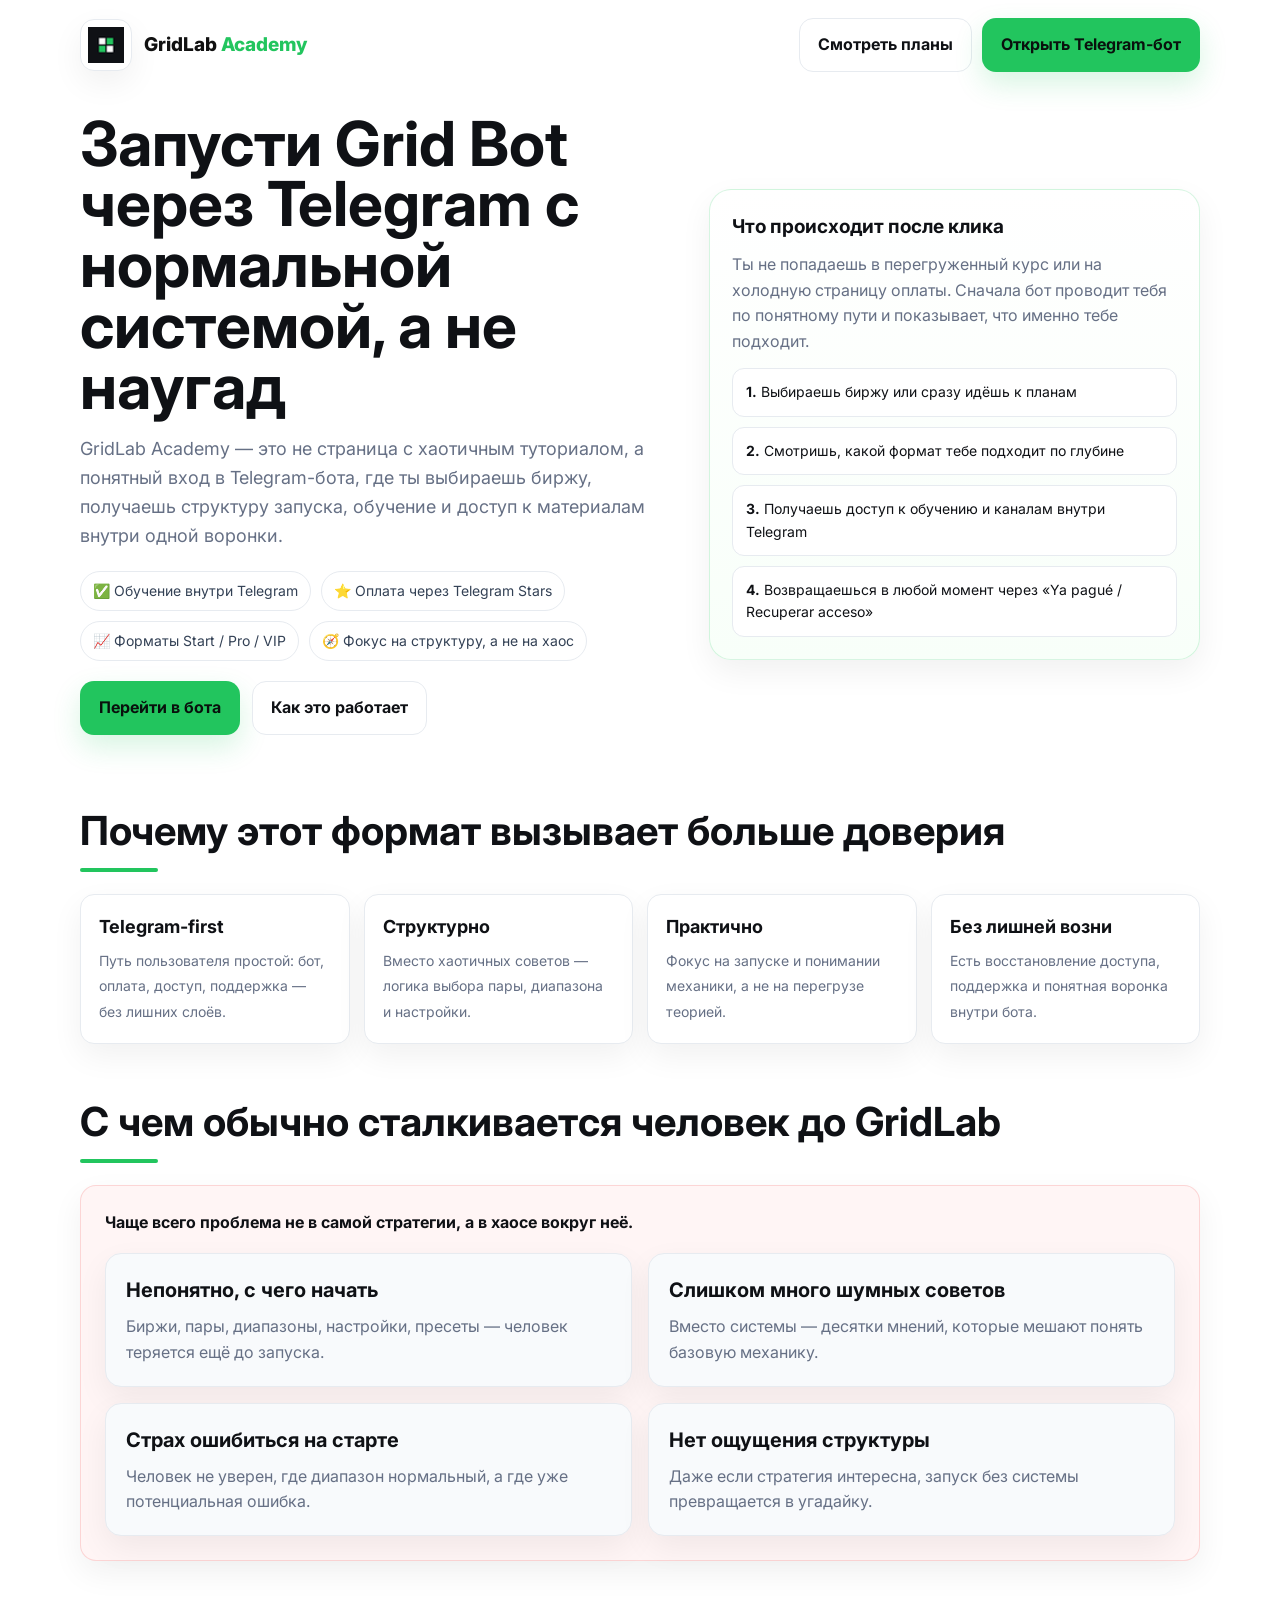
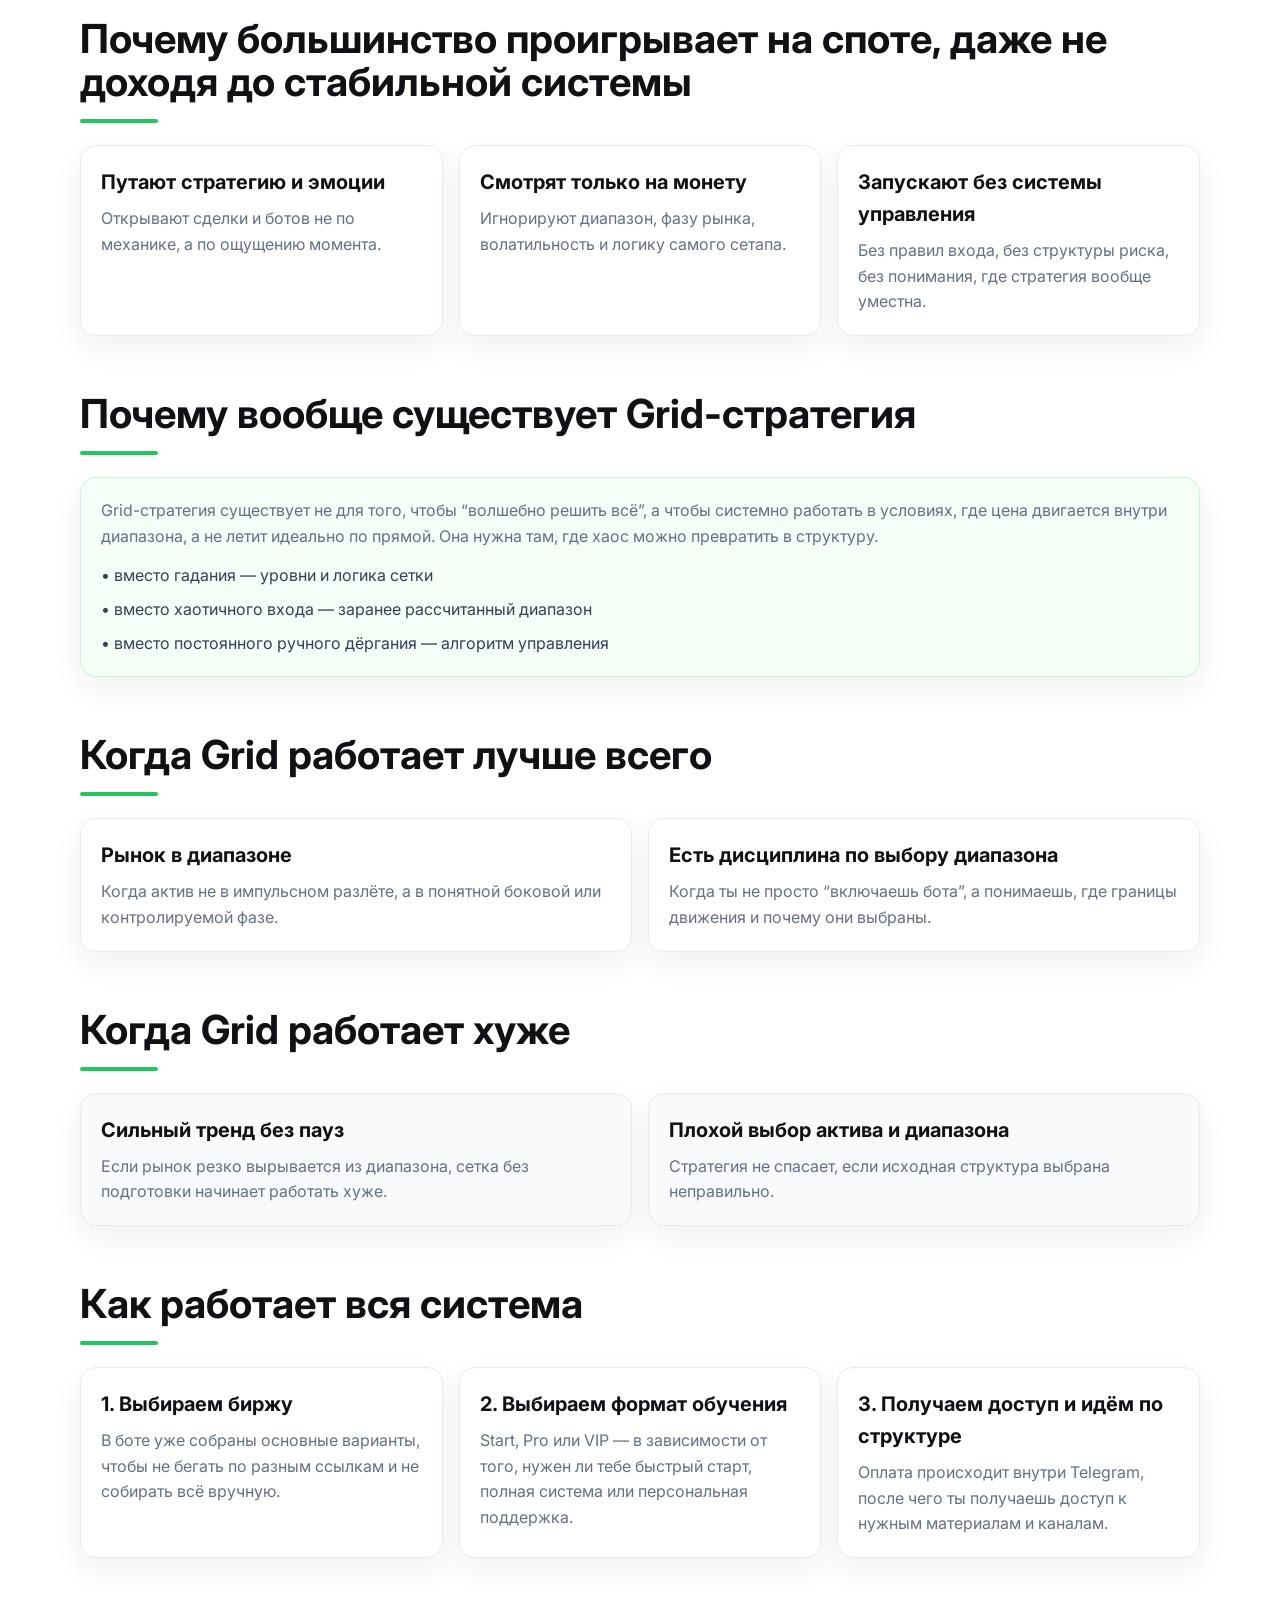
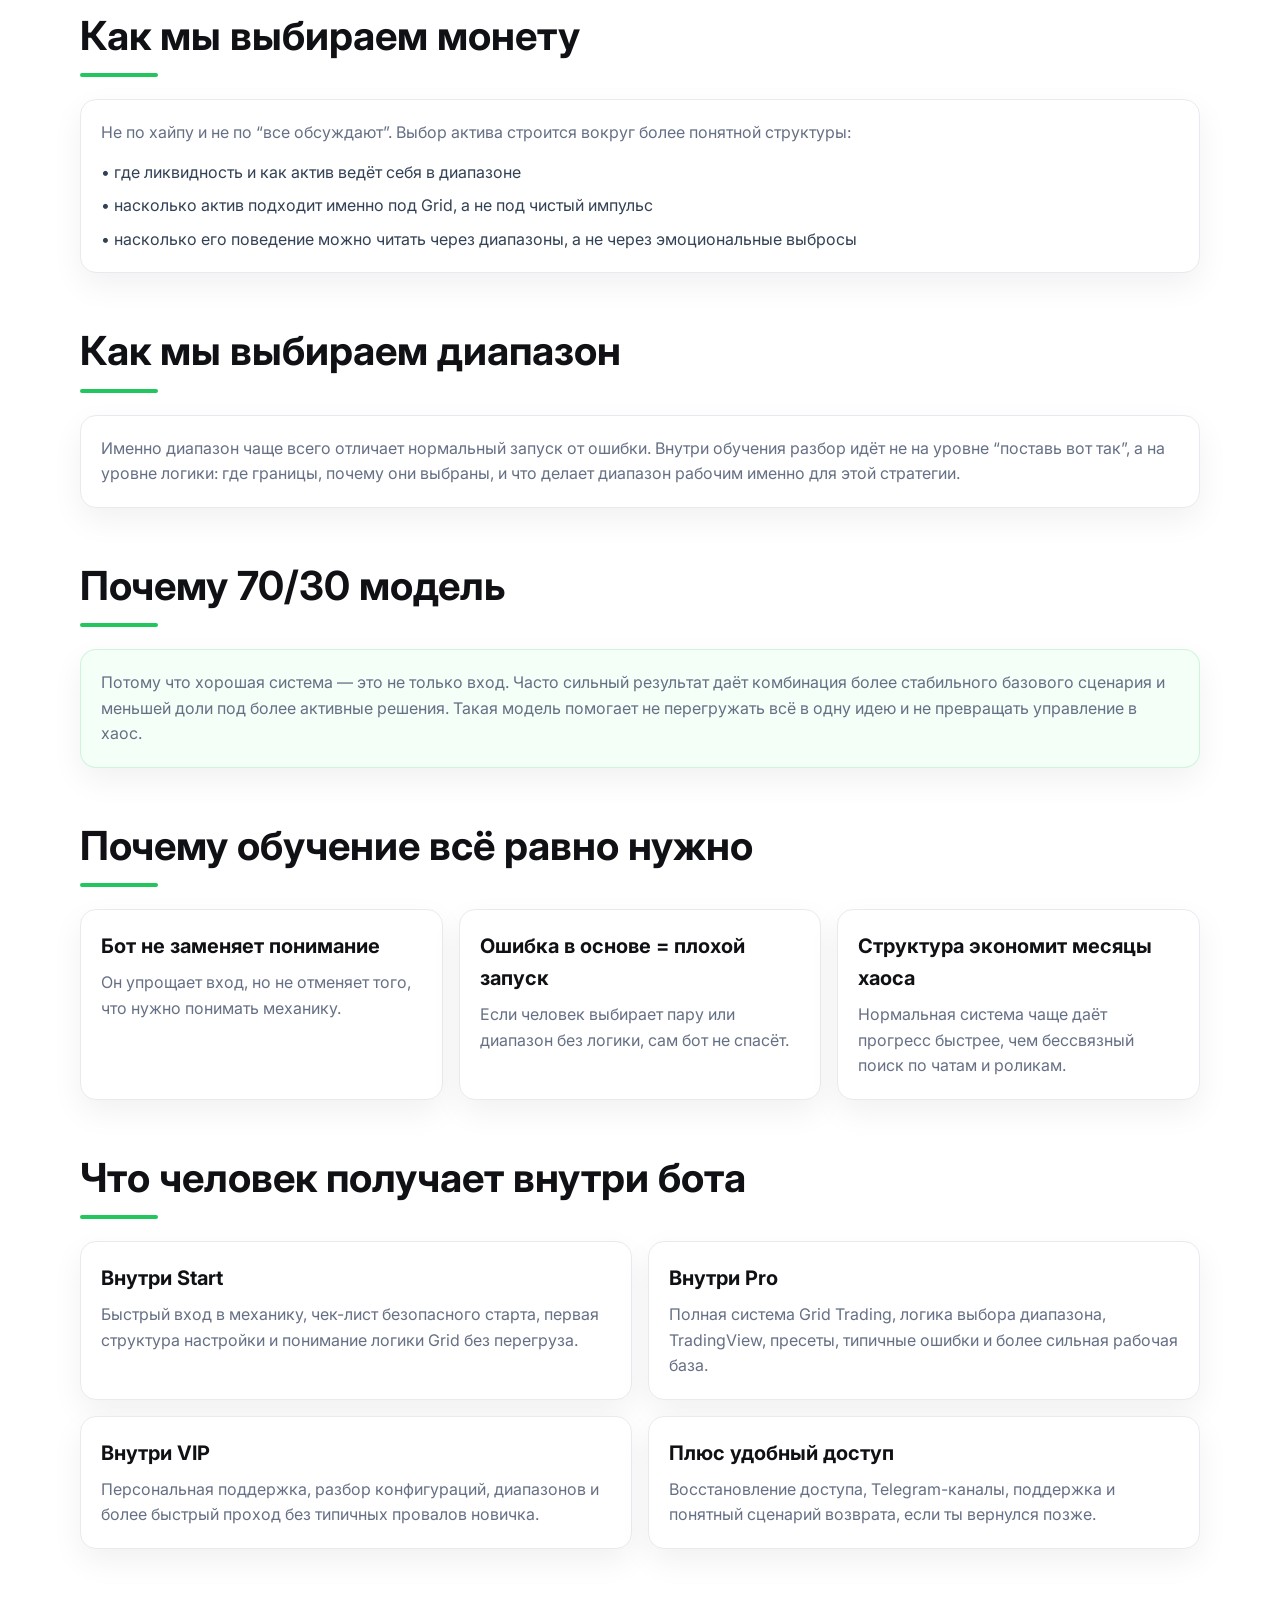
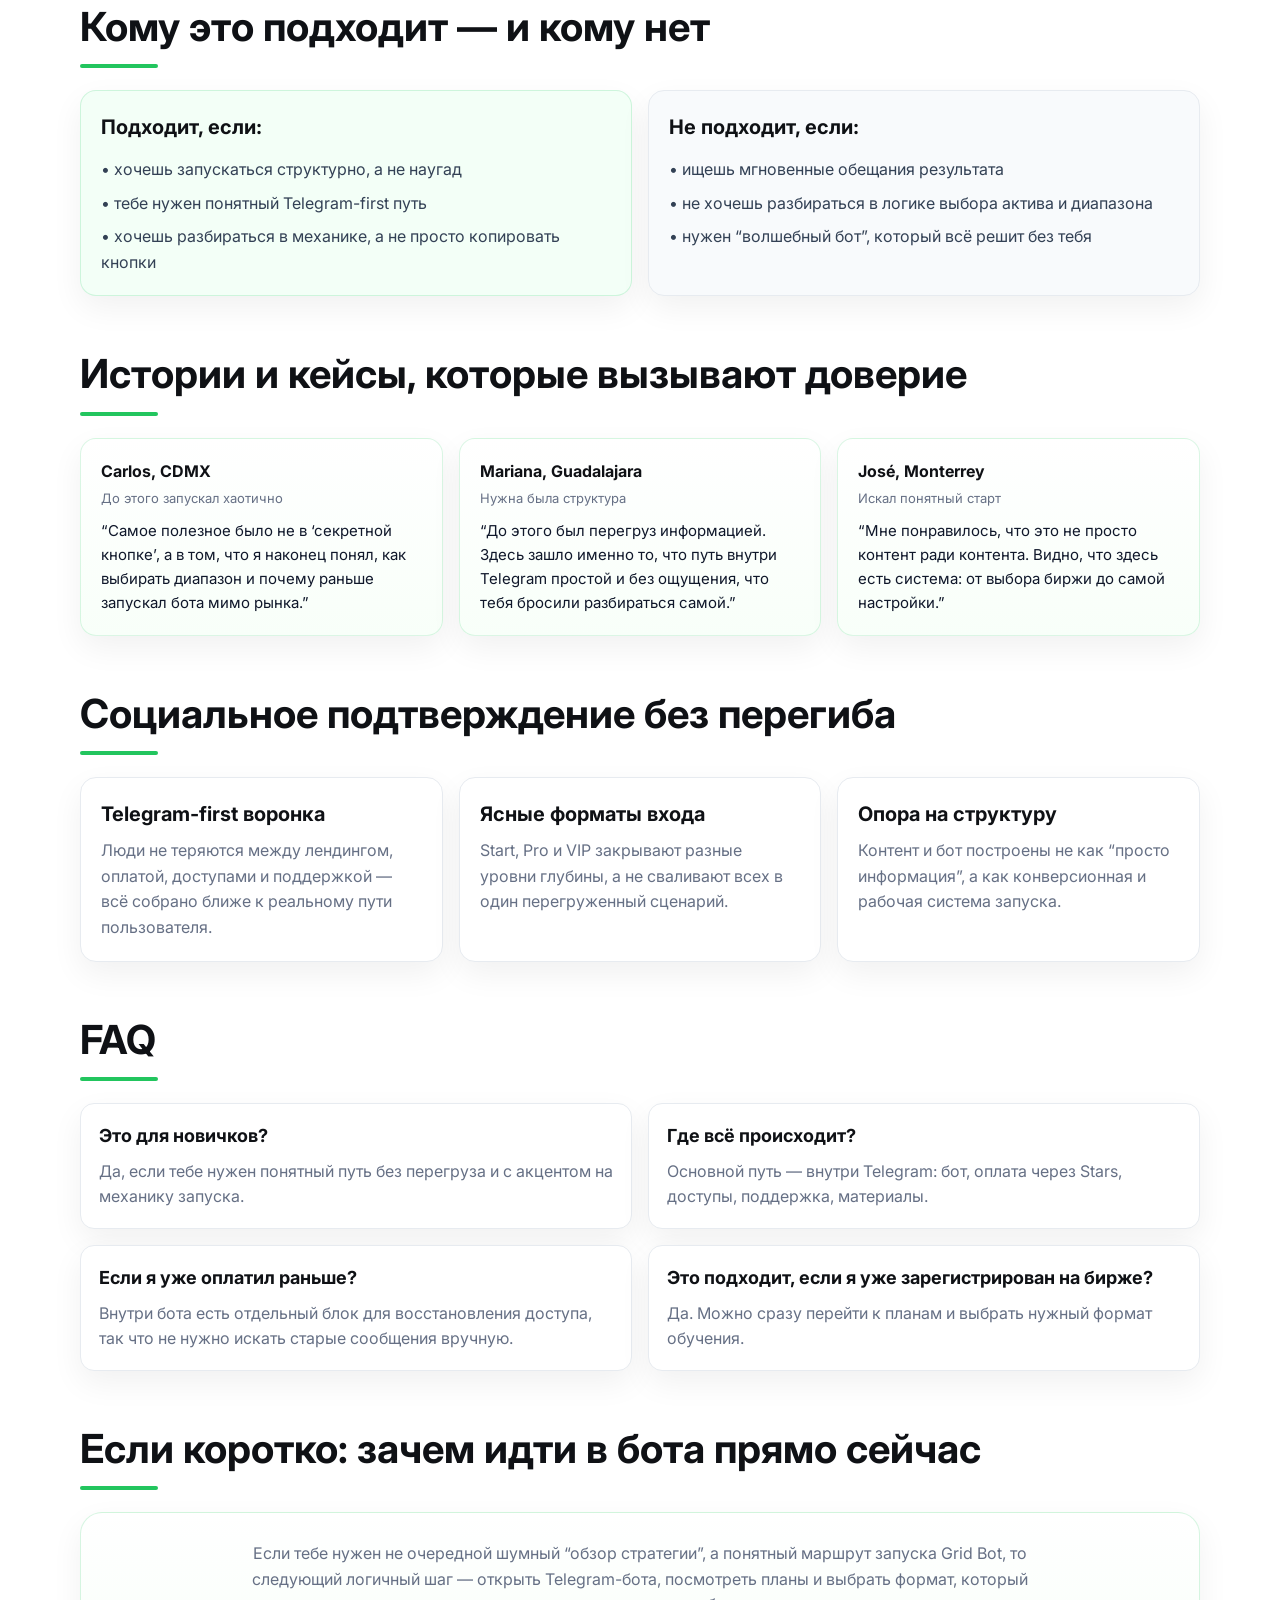
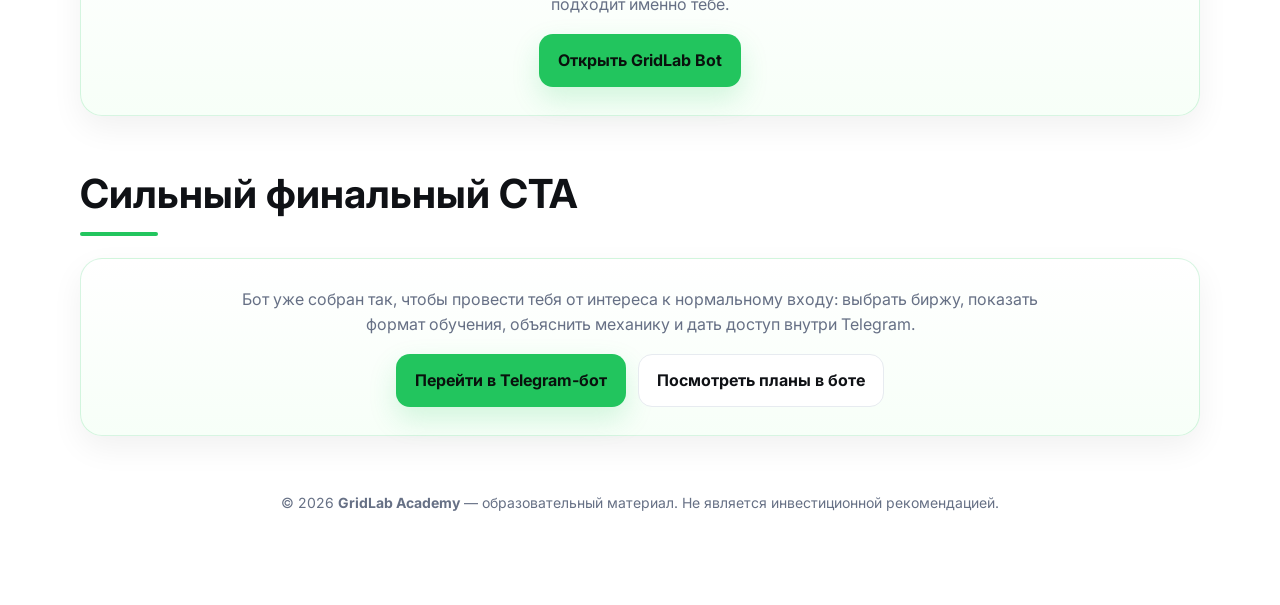
==== index.html @ ea2b2187 "Add delayed 30-second Telegram CTA popup" ====
<!DOCTYPE html>
<html lang="ru">
<head>
  <meta charset="utf-8" />
  <meta name="viewport" content="width=device-width,initial-scale=1" />
  <title>GridLab Academy — Запуск Grid Bot через Telegram</title>
  <link rel="icon" type="image/x-icon" href="gridlab_academy_favicon.ico">

  <meta name="description" content="GridLab Academy — структурный запуск Grid Bot через Telegram: выбор монеты, диапазона и системы управления без хаоса и типичных ошибок новичков.">
  <meta property="og:title" content="GridLab Academy — запуск Grid Bot через Telegram" />
  <meta property="og:description" content="Продуманный вход в Telegram-бота: разбор стратегии, структуры и доступа к обучению внутри GridLab Academy." />
  <meta property="og:type" content="website" />
  <meta property="og:url" content="https://gridlab.academy" />
  <meta property="og:image" content="screenshot1.jpg" />
  <meta name="twitter:card" content="summary_large_image" />

  <link href="https://fonts.googleapis.com/css2?family=Inter:wght@400;500;600;700;800&display=swap" rel="stylesheet">

  <style>
    :root {
      --bg: #ffffff;
      --text: #0f1115;
      --muted: #667085;
      --line: #e7ebf0;
      --soft: #f8fafc;
      --soft-green: #f3fff7;
      --accent: #22C55E;
      --accent-dark: #16a34a;
      --danger-bg: #fff5f5;
      --danger-line: rgba(239, 68, 68, 0.18);
      --shadow: 0 12px 32px rgba(15,17,21,.06);
      --radius: 16px;
      --maxw: 1120px;
    }
    * { box-sizing: border-box; margin: 0; padding: 0; }
    html, body { width: 100%; overflow-x: hidden; background: var(--bg); color: var(--text); -webkit-font-smoothing: antialiased; }
    body { font-family: 'Inter', system-ui, -apple-system, BlinkMacSystemFont, 'Segoe UI', sans-serif; line-height: 1.6; }
    a { color: inherit; }
    .container { width: min(94%, var(--maxw)); margin: 0 auto; }
    .section { padding: 56px 0 0; }
    .section h2 { font-size: clamp(26px, 4vw, 40px); line-height: 1.08; margin-bottom: 10px; }
    .section p.lead { color: var(--muted); max-width: 760px; font-size: 17px; }
    .divider { width: 78px; height: 4px; background: var(--accent); border-radius: 999px; margin: 16px 0 22px; }
    .header { padding: 18px 0 8px; }
    .header-inner { display: flex; align-items: center; justify-content: space-between; gap: 18px; }
    .brand { display: flex; align-items: center; gap: 12px; text-decoration: none; }
    .logo-box { width: 52px; height: 52px; border-radius: 14px; border: 1px solid var(--line); display: grid; place-items: center; background: #fff; box-shadow: var(--shadow); }
    .logo-box img { width: 36px; height: 36px; object-fit: contain; }
    .brand-title { font-size: 19px; font-weight: 800; }
    .brand-title .black { color: #111; }
    .brand-title .green { color: var(--accent); }
    .header-cta { display: flex; align-items: center; gap: 10px; }
    .btn { display: inline-flex; align-items: center; justify-content: center; gap: 8px; padding: 13px 18px; border-radius: 14px; text-decoration: none; font-weight: 700; border: 1px solid transparent; transition: .2s ease; }
    .btn-primary { background: var(--accent); color: #09110d; box-shadow: 0 12px 28px rgba(34,197,94,.18); }
    .btn-primary:hover { background: var(--accent-dark); color: #fff; }
    .btn-secondary { background: #fff; border-color: var(--line); color: var(--text); }
    .btn-secondary:hover { background: #f8fafc; }
    .hero { padding: 34px 0 18px; }
    .hero-grid { display: grid; grid-template-columns: 1.1fr .9fr; gap: 28px; align-items: center; }
    .hero h1 { font-size: clamp(34px, 6vw, 62px); line-height: .98; margin-bottom: 18px; max-width: 900px; }
    .hero .sub { color: var(--muted); font-size: 18px; max-width: 760px; margin-bottom: 20px; }
    .badge-row { display: flex; flex-wrap: wrap; gap: 10px; margin-bottom: 20px; }
    .badge { display: inline-flex; align-items: center; gap: 7px; border: 1px solid var(--line); border-radius: 999px; padding: 8px 12px; background: #fff; font-size: 14px; color: #334155; }
    .hero-actions { display: flex; flex-wrap: wrap; gap: 12px; }
    .hero-card { background: linear-gradient(180deg, #fff, #f8fff9); border: 1px solid rgba(34,197,94,.18); border-radius: 22px; padding: 22px; box-shadow: var(--shadow); }
    .hero-card h3 { font-size: 19px; margin-bottom: 10px; }
    .hero-card p { color: var(--muted); margin-bottom: 14px; }
    .hero-list { display: grid; gap: 10px; }
    .hero-list div { background: #fff; border: 1px solid var(--line); border-radius: 12px; padding: 12px 13px; font-size: 14px; }
    .trust-strip { display: grid; grid-template-columns: repeat(4, 1fr); gap: 14px; margin-top: 18px; }
    .trust-item { background: #fff; border: 1px solid var(--line); border-radius: 14px; padding: 18px; box-shadow: var(--shadow); }
    .trust-item strong { display: block; font-size: 18px; margin-bottom: 6px; }
    .trust-item span { color: var(--muted); font-size: 14px; }
    .pain-box { background: var(--danger-bg); border: 1px solid var(--danger-line); border-radius: var(--radius); padding: 24px; box-shadow: var(--shadow); }
    .pain-grid, .three-grid, .two-grid, .faq-grid, .proof-grid, .story-grid { display: grid; gap: 16px; }
    .pain-grid { grid-template-columns: repeat(2, 1fr); margin-top: 18px; }
    .three-grid { grid-template-columns: repeat(3, 1fr); }
    .two-grid { grid-template-columns: repeat(2, 1fr); }
    .faq-grid { grid-template-columns: repeat(2, 1fr); }
    .proof-grid, .story-grid { grid-template-columns: repeat(3, 1fr); }
    .card { background: #fff; border: 1px solid var(--line); border-radius: 16px; padding: 20px; box-shadow: var(--shadow); }
    .card h3 { margin-bottom: 8px; font-size: 20px; }
    .card p { color: var(--muted); }
    .soft-card { background: var(--soft); border-color: var(--line); }
    .green-card { background: var(--soft-green); border-color: rgba(34,197,94,.18); }
    .list { display: grid; gap: 8px; margin-top: 14px; }
    .list div { color: #334155; }
    .quote { font-size: 15px; color: #0f172a; }
    .story { background: linear-gradient(180deg, #fff, #f8fff9); border: 1px solid rgba(34,197,94,.16); border-radius: 16px; padding: 20px; box-shadow: var(--shadow); }
    .story .name { font-weight: 700; margin-bottom: 4px; }
    .story .meta { color: var(--muted); font-size: 13px; margin-bottom: 10px; }
    .pricing { display: grid; grid-template-columns: repeat(3, 1fr); gap: 16px; margin-top: 10px; }
    .price-card { position: relative; background: #fff; border: 1px solid var(--line); border-radius: 18px; padding: 22px; box-shadow: var(--shadow); }
    .price-card.recommended { border-color: rgba(34,197,94,.35); box-shadow: 0 18px 38px rgba(34,197,94,.12); }
    .ribbon { position: absolute; top: 14px; right: 14px; background: var(--accent); color: #08120c; font-weight: 800; font-size: 12px; border-radius: 999px; padding: 6px 10px; }
    .price-card .price { font-size: 34px; font-weight: 800; margin: 8px 0 12px; }
    .faq-item { background: #fff; border: 1px solid var(--line); border-radius: 14px; padding: 18px; box-shadow: var(--shadow); }
    .faq-item h3 { margin-bottom: 8px; font-size: 18px; }
    .faq-item p { color: var(--muted); }
    .final-box { background: linear-gradient(180deg, #fff, #f7fff8); border: 1px solid rgba(34,197,94,.18); border-radius: 22px; padding: 28px; text-align: center; box-shadow: var(--shadow); }
    .final-box p { color: var(--muted); max-width: 800px; margin: 0 auto 16px; }
    .footer { padding: 56px 0 90px; text-align: center; color: var(--muted); font-size: 14px; }
    .sticky-cta {
      display: none;
      position: fixed;
      left: 50%; bottom: 12px; transform: translateX(-50%);
      width: calc(100% - 28px); max-width: 760px;
      z-index: 99999;
      background: linear-gradient(90deg, var(--accent), var(--accent-dark));
      color: #08120c; border-radius: 16px; padding: 12px 14px;
      box-shadow: 0 20px 44px rgba(15,17,21,.18);
      align-items: center; justify-content: space-between; gap: 12px;
    }
    .sticky-left { display: flex; gap: 12px; align-items: center; }
    .sticky-title { font-weight: 800; }
    .sticky-sub { font-size: 12px; opacity: .75; }
    .sticky-close { background: transparent; border: none; color: rgba(0,0,0,.55); font-size: 18px; font-weight: 700; cursor: pointer; }
    .popup-overlay {
      position: fixed;
      inset: 0;
      background: rgba(15, 17, 21, 0.52);
      display: none;
      align-items: center;
      justify-content: center;
      padding: 18px;
      z-index: 100000;
    }
    .popup-overlay.show { display: flex; }
    .popup-card {
      width: min(100%, 460px);
      background: #fff;
      border: 1px solid var(--line);
      border-radius: 22px;
      padding: 24px;
      box-shadow: 0 24px 64px rgba(15,17,21,.18);
    }
    .popup-card h3 { font-size: 24px; line-height: 1.08; margin-bottom: 10px; }
    .popup-card p { color: var(--muted); margin-bottom: 16px; }
    .popup-note {
      background: var(--soft-green);
      border: 1px solid rgba(34,197,94,.18);
      border-radius: 14px;
      padding: 12px 14px;
      color: #166534;
      font-size: 14px;
      margin-bottom: 16px;
    }
    .popup-actions { display: flex; gap: 10px; flex-wrap: wrap; }
    @media (max-width: 980px) {
      .hero-grid, .trust-strip, .pain-grid, .three-grid, .two-grid, .faq-grid, .proof-grid, .story-grid, .pricing { grid-template-columns: 1fr; }
    }
    @media (max-width: 780px) {
      .header-cta { display: none; }
      .sticky-cta { display: flex; }
      .section { padding-top: 44px; }
      .hero { padding-top: 22px; }
      .hero h1 { font-size: 34px; }
      .hero .sub { font-size: 16px; }
    }
  </style>
</head>
<body>
  <div class="container">
    <header class="header">
      <div class="header-inner">
        <a class="brand" href="#top">
          <div class="logo-box">
            <img src="gridlab_academy_favicon.ico" alt="GridLab Academy" />
          </div>
          <div class="brand-title"><span class="black">GridLab</span> <span class="green">Academy</span></div>
        </a>
        <div class="header-cta">
          <a class="btn btn-secondary" href="#plans">Смотреть планы</a>
          <a class="btn btn-primary" href="https://t.me/gridlab_academy_bot?start={clickid}" target="_blank" rel="noopener">Открыть Telegram-бот</a>
        </div>
      </div>
    </header>

    <section class="hero section" id="top">
      <div class="hero-grid">
        <div>
          <h1>Запусти Grid Bot через Telegram с нормальной системой, а не наугад</h1>
          <p class="sub">GridLab Academy — это не страница с хаотичным туториалом, а понятный вход в Telegram-бота, где ты выбираешь биржу, получаешь структуру запуска, обучение и доступ к материалам внутри одной воронки.</p>
          <div class="badge-row">
            <div class="badge">✅ Обучение внутри Telegram</div>
            <div class="badge">⭐️ Оплата через Telegram Stars</div>
            <div class="badge">📈 Форматы Start / Pro / VIP</div>
            <div class="badge">🧭 Фокус на структуру, а не на хаос</div>
          </div>
          <div class="hero-actions">
            <a class="btn btn-primary" href="https://t.me/gridlab_academy_bot?start={clickid}" target="_blank" rel="noopener">Перейти в бота</a>
            <a class="btn btn-secondary" href="#how-it-works">Как это работает</a>
          </div>
        </div>
        <div class="hero-card">
          <h3>Что происходит после клика</h3>
          <p>Ты не попадаешь в перегруженный курс или на холодную страницу оплаты. Сначала бот проводит тебя по понятному пути и показывает, что именно тебе подходит.</p>
          <div class="hero-list">
            <div><strong>1.</strong> Выбираешь биржу или сразу идёшь к планам</div>
            <div><strong>2.</strong> Смотришь, какой формат тебе подходит по глубине</div>
            <div><strong>3.</strong> Получаешь доступ к обучению и каналам внутри Telegram</div>
            <div><strong>4.</strong> Возвращаешься в любой момент через «Ya pagué / Recuperar acceso»</div>
          </div>
        </div>
      </div>
    </section>

    <section class="section">
      <h2>Почему этот формат вызывает больше доверия</h2>
      <div class="divider"></div>
      <div class="trust-strip">
        <div class="trust-item"><strong>Telegram-first</strong><span>Путь пользователя простой: бот, оплата, доступ, поддержка — без лишних слоёв.</span></div>
        <div class="trust-item"><strong>Структурно</strong><span>Вместо хаотичных советов — логика выбора пары, диапазона и настройки.</span></div>
        <div class="trust-item"><strong>Практично</strong><span>Фокус на запуске и понимании механики, а не на перегрузе теорией.</span></div>
        <div class="trust-item"><strong>Без лишней возни</strong><span>Есть восстановление доступа, поддержка и понятная воронка внутри бота.</span></div>
      </div>
    </section>

    <section class="section">
      <h2>С чем обычно сталкивается человек до GridLab</h2>
      <div class="divider"></div>
      <div class="pain-box">
        <p><strong>Чаще всего проблема не в самой стратегии, а в хаосе вокруг неё.</strong></p>
        <div class="pain-grid">
          <div class="card soft-card"><h3>Непонятно, с чего начать</h3><p>Биржи, пары, диапазоны, настройки, пресеты — человек теряется ещё до запуска.</p></div>
          <div class="card soft-card"><h3>Слишком много шумных советов</h3><p>Вместо системы — десятки мнений, которые мешают понять базовую механику.</p></div>
          <div class="card soft-card"><h3>Страх ошибиться на старте</h3><p>Человек не уверен, где диапазон нормальный, а где уже потенциальная ошибка.</p></div>
          <div class="card soft-card"><h3>Нет ощущения структуры</h3><p>Даже если стратегия интересна, запуск без системы превращается в угадайку.</p></div>
        </div>
      </div>
    </section>

    <section class="section">
      <h2>Почему большинство проигрывает на споте, даже не доходя до стабильной системы</h2>
      <div class="divider"></div>
      <div class="three-grid">
        <div class="card"><h3>Путают стратегию и эмоции</h3><p>Открывают сделки и ботов не по механике, а по ощущению момента.</p></div>
        <div class="card"><h3>Смотрят только на монету</h3><p>Игнорируют диапазон, фазу рынка, волатильность и логику самого сетапа.</p></div>
        <div class="card"><h3>Запускают без системы управления</h3><p>Без правил входа, без структуры риска, без понимания, где стратегия вообще уместна.</p></div>
      </div>
    </section>

    <section class="section">
      <h2>Почему вообще существует Grid-стратегия</h2>
      <div class="divider"></div>
      <div class="card green-card">
        <p>Grid-стратегия существует не для того, чтобы “волшебно решить всё”, а чтобы системно работать в условиях, где цена двигается внутри диапазона, а не летит идеально по прямой. Она нужна там, где хаос можно превратить в структуру.</p>
        <div class="list">
          <div>• вместо гадания — уровни и логика сетки</div>
          <div>• вместо хаотичного входа — заранее рассчитанный диапазон</div>
          <div>• вместо постоянного ручного дёргания — алгоритм управления</div>
        </div>
      </div>
    </section>

    <section class="section">
      <h2>Когда Grid работает лучше всего</h2>
      <div class="divider"></div>
      <div class="two-grid">
        <div class="card"><h3>Рынок в диапазоне</h3><p>Когда актив не в импульсном разлёте, а в понятной боковой или контролируемой фазе.</p></div>
        <div class="card"><h3>Есть дисциплина по выбору диапазона</h3><p>Когда ты не просто “включаешь бота”, а понимаешь, где границы движения и почему они выбраны.</p></div>
      </div>
    </section>

    <section class="section">
      <h2>Когда Grid работает хуже</h2>
      <div class="divider"></div>
      <div class="two-grid">
        <div class="card soft-card"><h3>Сильный тренд без пауз</h3><p>Если рынок резко вырывается из диапазона, сетка без подготовки начинает работать хуже.</p></div>
        <div class="card soft-card"><h3>Плохой выбор актива и диапазона</h3><p>Стратегия не спасает, если исходная структура выбрана неправильно.</p></div>
      </div>
    </section>

    <section class="section" id="how-it-works">
      <h2>Как работает вся система</h2>
      <div class="divider"></div>
      <div class="three-grid">
        <div class="card"><h3>1. Выбираем биржу</h3><p>В боте уже собраны основные варианты, чтобы не бегать по разным ссылкам и не собирать всё вручную.</p></div>
        <div class="card"><h3>2. Выбираем формат обучения</h3><p>Start, Pro или VIP — в зависимости от того, нужен ли тебе быстрый старт, полная система или персональная поддержка.</p></div>
        <div class="card"><h3>3. Получаем доступ и идём по структуре</h3><p>Оплата происходит внутри Telegram, после чего ты получаешь доступ к нужным материалам и каналам.</p></div>
      </div>
    </section>

    <section class="section">
      <h2>Как мы выбираем монету</h2>
      <div class="divider"></div>
      <div class="card">
        <p>Не по хайпу и не по “все обсуждают”. Выбор актива строится вокруг более понятной структуры:</p>
        <div class="list">
          <div>• где ликвидность и как актив ведёт себя в диапазоне</div>
          <div>• насколько актив подходит именно под Grid, а не под чистый импульс</div>
          <div>• насколько его поведение можно читать через диапазоны, а не через эмоциональные выбросы</div>
        </div>
      </div>
    </section>

    <section class="section">
      <h2>Как мы выбираем диапазон</h2>
      <div class="divider"></div>
      <div class="card">
        <p>Именно диапазон чаще всего отличает нормальный запуск от ошибки. Внутри обучения разбор идёт не на уровне “поставь вот так”, а на уровне логики: где границы, почему они выбраны, и что делает диапазон рабочим именно для этой стратегии.</p>
      </div>
    </section>

    <section class="section">
      <h2>Почему 70/30 модель</h2>
      <div class="divider"></div>
      <div class="card green-card">
        <p>Потому что хорошая система — это не только вход. Часто сильный результат даёт комбинация более стабильного базового сценария и меньшей доли под более активные решения. Такая модель помогает не перегружать всё в одну идею и не превращать управление в хаос.</p>
      </div>
    </section>

    <section class="section">
      <h2>Почему обучение всё равно нужно</h2>
      <div class="divider"></div>
      <div class="three-grid">
        <div class="card"><h3>Бот не заменяет понимание</h3><p>Он упрощает вход, но не отменяет того, что нужно понимать механику.</p></div>
        <div class="card"><h3>Ошибка в основе = плохой запуск</h3><p>Если человек выбирает пару или диапазон без логики, сам бот не спасёт.</p></div>
        <div class="card"><h3>Структура экономит месяцы хаоса</h3><p>Нормальная система чаще даёт прогресс быстрее, чем бессвязный поиск по чатам и роликам.</p></div>
      </div>
    </section>

    <section class="section">
      <h2>Что человек получает внутри бота</h2>
      <div class="divider"></div>
      <div class="two-grid">
        <div class="card"><h3>Внутри Start</h3><p>Быстрый вход в механику, чек-лист безопасного старта, первая структура настройки и понимание логики Grid без перегруза.</p></div>
        <div class="card"><h3>Внутри Pro</h3><p>Полная система Grid Trading, логика выбора диапазона, TradingView, пресеты, типичные ошибки и более сильная рабочая база.</p></div>
        <div class="card"><h3>Внутри VIP</h3><p>Персональная поддержка, разбор конфигураций, диапазонов и более быстрый проход без типичных провалов новичка.</p></div>
        <div class="card"><h3>Плюс удобный доступ</h3><p>Восстановление доступа, Telegram-каналы, поддержка и понятный сценарий возврата, если ты вернулся позже.</p></div>
      </div>
    </section>

    <section class="section">
      <h2>Кому это подходит — и кому нет</h2>
      <div class="divider"></div>
      <div class="two-grid">
        <div class="card green-card"><h3>Подходит, если:</h3><div class="list"><div>• хочешь запускаться структурно, а не наугад</div><div>• тебе нужен понятный Telegram-first путь</div><div>• хочешь разбираться в механике, а не просто копировать кнопки</div></div></div>
        <div class="card soft-card"><h3>Не подходит, если:</h3><div class="list"><div>• ищешь мгновенные обещания результата</div><div>• не хочешь разбираться в логике выбора актива и диапазона</div><div>• нужен “волшебный бот”, который всё решит без тебя</div></div></div>
      </div>
    </section>

    <section class="section">
      <h2>Истории и кейсы, которые вызывают доверие</h2>
      <div class="divider"></div>
      <div class="story-grid">
        <div class="story"><div class="name">Carlos, CDMX</div><div class="meta">До этого запускал хаотично</div><div class="quote">“Самое полезное было не в ‘секретной кнопке’, а в том, что я наконец понял, как выбирать диапазон и почему раньше запускал бота мимо рынка.”</div></div>
        <div class="story"><div class="name">Mariana, Guadalajara</div><div class="meta">Нужна была структура</div><div class="quote">“До этого был перегруз информацией. Здесь зашло именно то, что путь внутри Telegram простой и без ощущения, что тебя бросили разбираться самой.”</div></div>
        <div class="story"><div class="name">José, Monterrey</div><div class="meta">Искал понятный старт</div><div class="quote">“Мне понравилось, что это не просто контент ради контента. Видно, что здесь есть система: от выбора биржи до самой настройки.”</div></div>
      </div>
    </section>

    <section class="section">
      <h2>Социальное подтверждение без перегиба</h2>
      <div class="divider"></div>
      <div class="proof-grid">
        <div class="card"><h3>Telegram-first воронка</h3><p>Люди не теряются между лендингом, оплатой, доступами и поддержкой — всё собрано ближе к реальному пути пользователя.</p></div>
        <div class="card"><h3>Ясные форматы входа</h3><p>Start, Pro и VIP закрывают разные уровни глубины, а не сваливают всех в один перегруженный сценарий.</p></div>
        <div class="card"><h3>Опора на структуру</h3><p>Контент и бот построены не как “просто информация”, а как конверсионная и рабочая система запуска.</p></div>
      </div>
    </section>

    <section class="section">
      <h2>FAQ</h2>
      <div class="divider"></div>
      <div class="faq-grid">
        <div class="faq-item"><h3>Это для новичков?</h3><p>Да, если тебе нужен понятный путь без перегруза и с акцентом на механику запуска.</p></div>
        <div class="faq-item"><h3>Где всё происходит?</h3><p>Основной путь — внутри Telegram: бот, оплата через Stars, доступы, поддержка, материалы.</p></div>
        <div class="faq-item"><h3>Если я уже оплатил раньше?</h3><p>Внутри бота есть отдельный блок для восстановления доступа, так что не нужно искать старые сообщения вручную.</p></div>
        <div class="faq-item"><h3>Это подходит, если я уже зарегистрирован на бирже?</h3><p>Да. Можно сразу перейти к планам и выбрать нужный формат обучения.</p></div>
      </div>
    </section>

    <section class="section">
      <h2>Если коротко: зачем идти в бота прямо сейчас</h2>
      <div class="divider"></div>
      <div class="final-box">
        <p>Если тебе нужен не очередной шумный “обзор стратегии”, а понятный маршрут запуска Grid Bot, то следующий логичный шаг — открыть Telegram-бота, посмотреть планы и выбрать формат, который подходит именно тебе.</p>
        <a class="btn btn-primary" href="https://t.me/gridlab_academy_bot?start={clickid}" target="_blank" rel="noopener">Открыть GridLab Bot</a>
      </div>
    </section>

    <section class="section">
      <h2>Сильный финальный CTA</h2>
      <div class="divider"></div>
      <div class="final-box">
        <p>Бот уже собран так, чтобы провести тебя от интереса к нормальному входу: выбрать биржу, показать формат обучения, объяснить механику и дать доступ внутри Telegram.</p>
        <div style="display:flex;gap:12px;flex-wrap:wrap;justify-content:center;">
          <a class="btn btn-primary" href="https://t.me/gridlab_academy_bot?start={clickid}" target="_blank" rel="noopener">Перейти в Telegram-бот</a>
          <a class="btn btn-secondary" href="https://t.me/gridlab_academy_bot?start={clickid}" target="_blank" rel="noopener">Посмотреть планы в боте</a>
        </div>
      </div>
    </section>

    <footer class="footer">© 2026 <strong>GridLab Academy</strong> — образовательный материал. Не является инвестиционной рекомендацией.</footer>
  </div>

  <div class="sticky-cta" id="stickyCta">
    <div class="sticky-left">
      <div>🚀</div>
      <div>
        <div class="sticky-title">Открыть Telegram-бот</div>
        <div class="sticky-sub">Выбор биржи, планы и доступы внутри Telegram</div>
      </div>
    </div>
    <div style="display:flex;gap:8px;align-items:center;">
      <a class="btn btn-primary" style="padding:10px 12px;box-shadow:none;" href="https://t.me/gridlab_academy_bot?start={clickid}" target="_blank" rel="noopener">Открыть</a>
      <button class="sticky-close" id="stickyClose">✕</button>
    </div>
  </div>

  <div class="popup-overlay" id="delayedPopup" aria-hidden="true">
    <div class="popup-card" role="dialog" aria-modal="true" aria-labelledby="popupTitle">
      <h3 id="popupTitle">Хочешь пройти путь через бота без лишней возни?</h3>
      <p>Если тема тебе откликается, не обязательно дочитывать всё до конца. В Telegram-боте уже есть планы, логика входа и следующий шаг без хаоса.</p>
      <div class="popup-note">Откроется бот GridLab Academy с планами и доступом внутри Telegram.</div>
      <div class="popup-actions">
        <a class="btn btn-primary" href="https://t.me/gridlab_academy_bot?start={clickid}" target="_blank" rel="noopener">Перейти в Telegram-бот</a>
        <button class="btn btn-secondary" id="popupClose" type="button">Пока посмотрю сайт</button>
      </div>
    </div>
  </div>

  <script>
    (function(){
      const sticky = document.getElementById('stickyCta');
      const closeBtn = document.getElementById('stickyClose');
      const popup = document.getElementById('delayedPopup');
      const popupClose = document.getElementById('popupClose');
      const mobileMax = 780;
      const hiddenKey = 'gridlab_sticky_closed_v3';
      const popupSeenKey = 'gridlab_popup_seen_v1';
      const popupDelayMs = 30000;
      function isMobile(){ return window.innerWidth <= mobileMax; }
      function showSticky(){
        if(!isMobile()) return;
        if(sessionStorage.getItem(hiddenKey)) return;
        sticky.style.display = 'flex';
      }
      function showPopup(){
        if (sessionStorage.getItem(popupSeenKey)) return;
        popup.classList.add('show');
        popup.setAttribute('aria-hidden', 'false');
      }
      function hidePopup(){
        popup.classList.remove('show');
        popup.setAttribute('aria-hidden', 'true');
        sessionStorage.setItem(popupSeenKey, '1');
      }
      closeBtn.addEventListener('click', () => {
        sticky.style.display = 'none';
        sessionStorage.setItem(hiddenKey, '1');
      });
      popupClose.addEventListener('click', hidePopup);
      popup.addEventListener('click', (e) => {
        if (e.target === popup) hidePopup();
      });
      window.addEventListener('keydown', (e) => {
        if (e.key === 'Escape' && popup.classList.contains('show')) hidePopup();
      });
      window.addEventListener('load', () => {
        if (isMobile() && !sessionStorage.getItem(hiddenKey)) {
          setTimeout(showSticky, 2200);
        }
        setTimeout(showPopup, popupDelayMs);
      });
    })();
  </script>
</body>
</html>
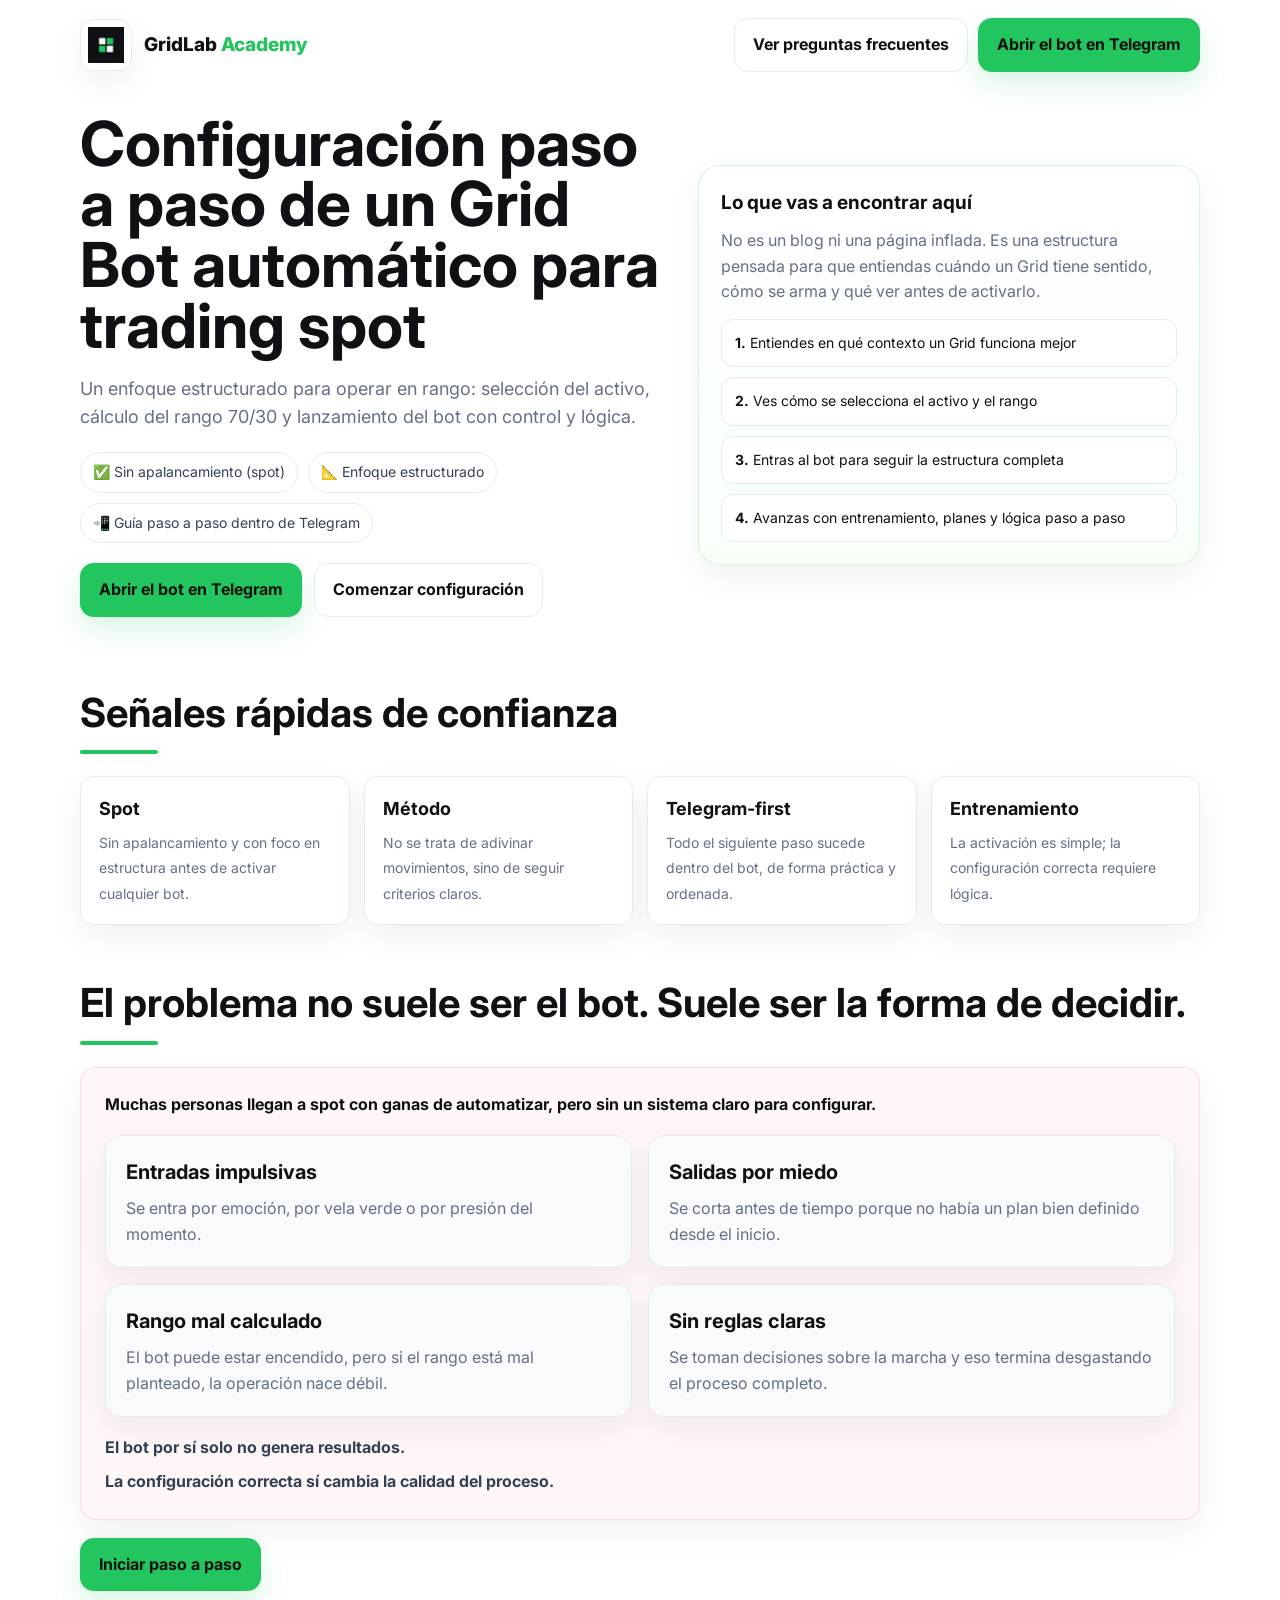
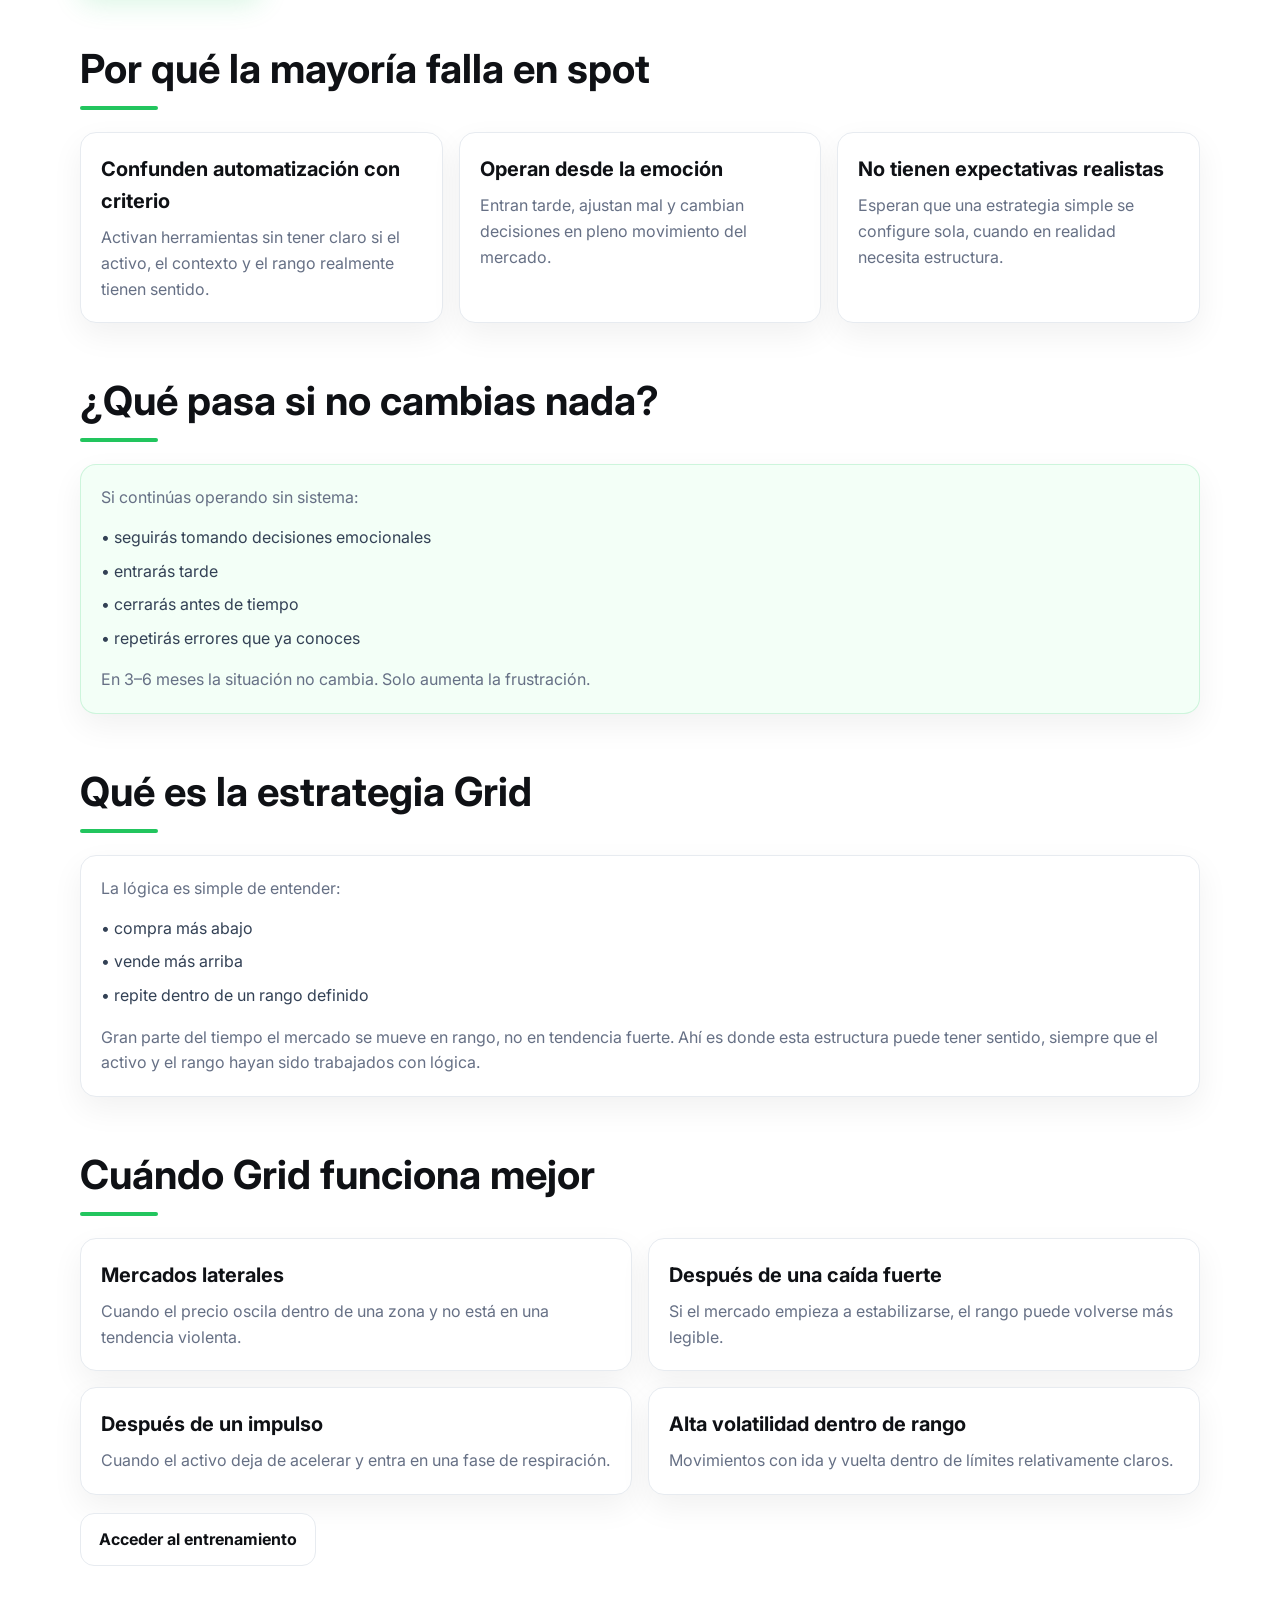
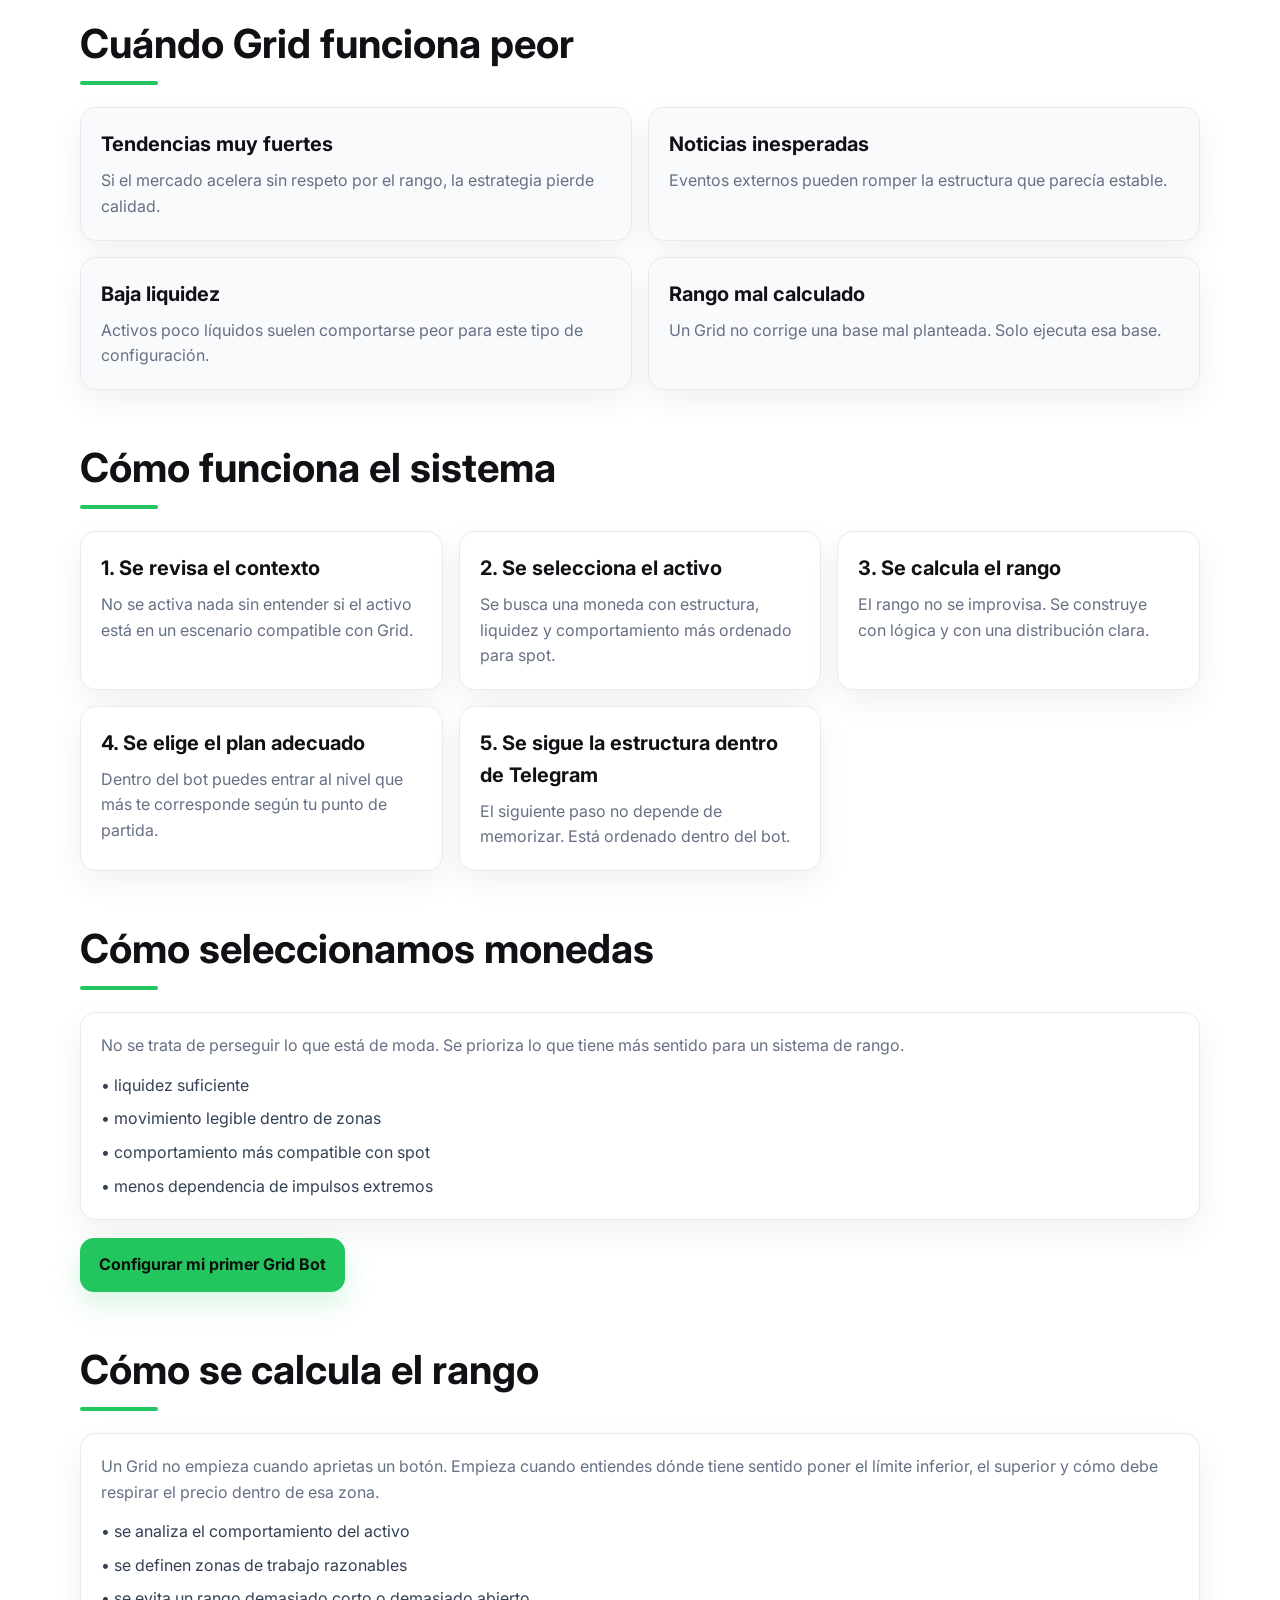
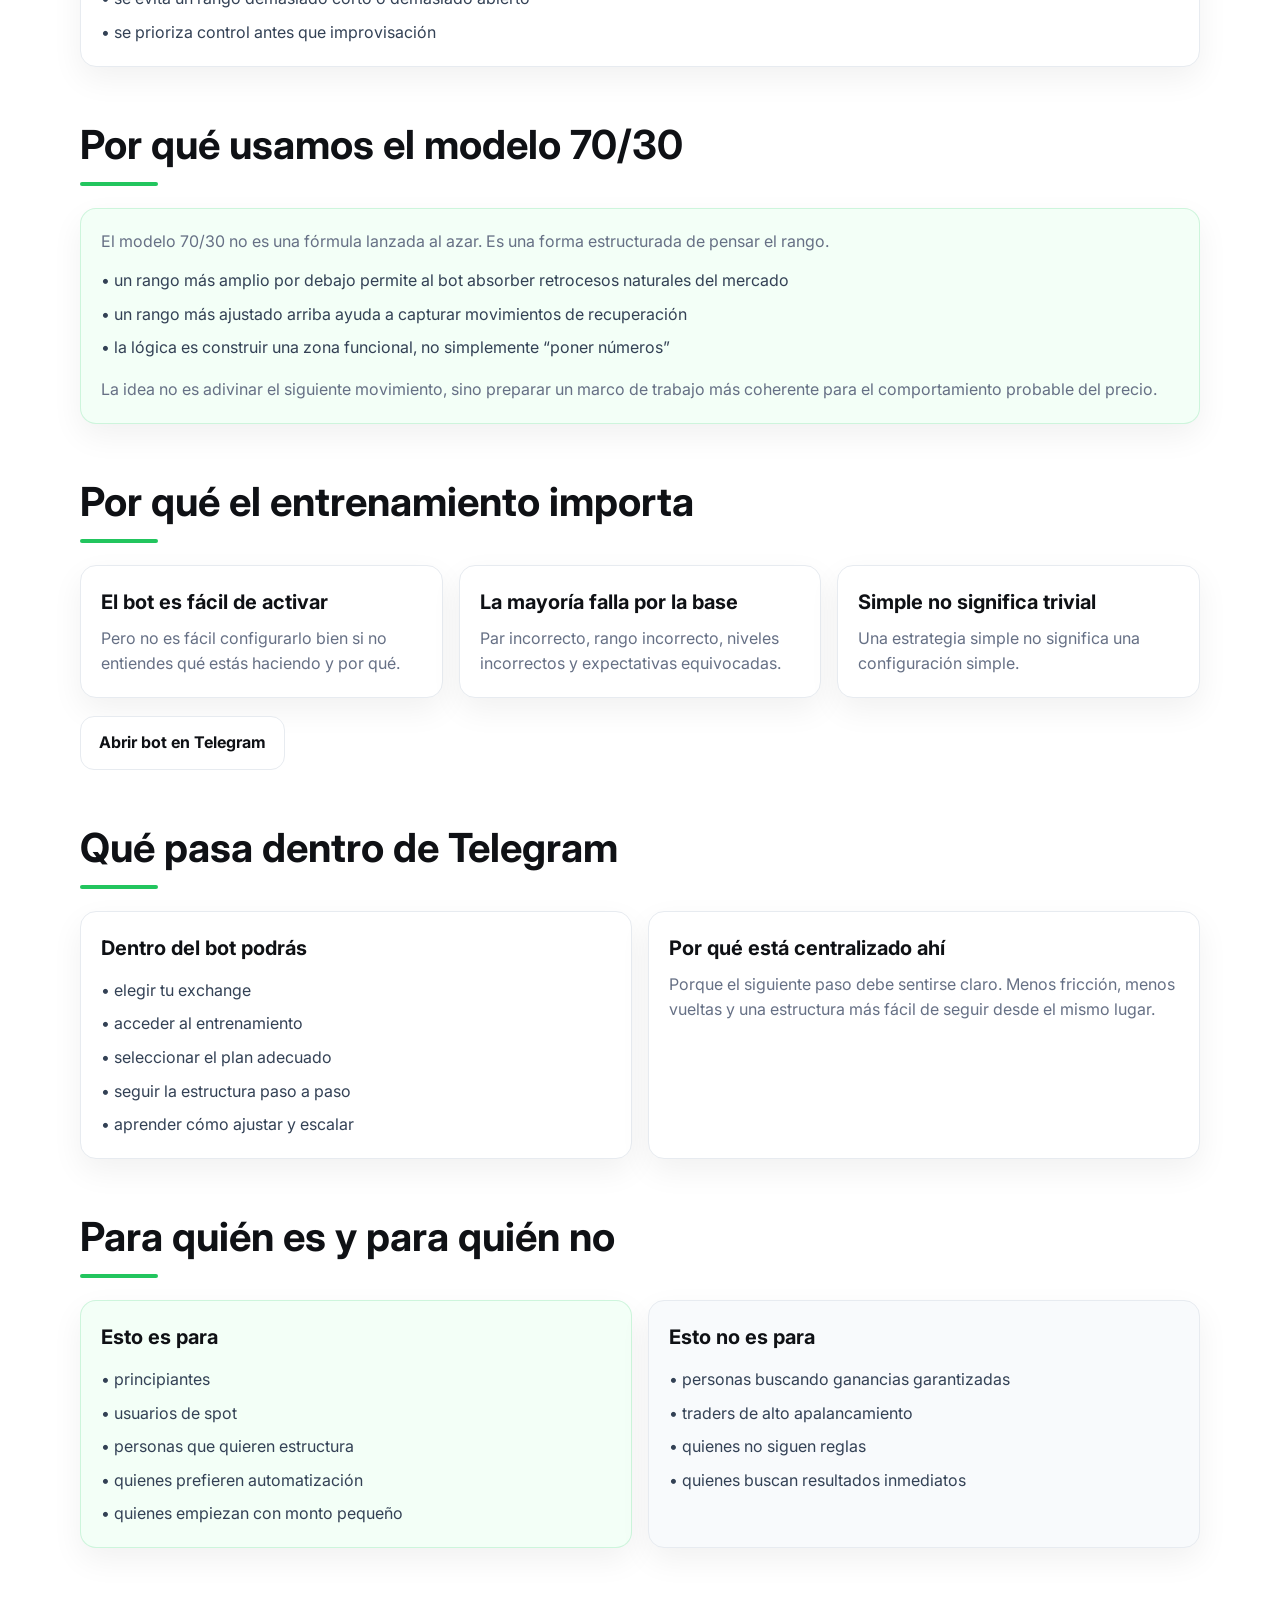
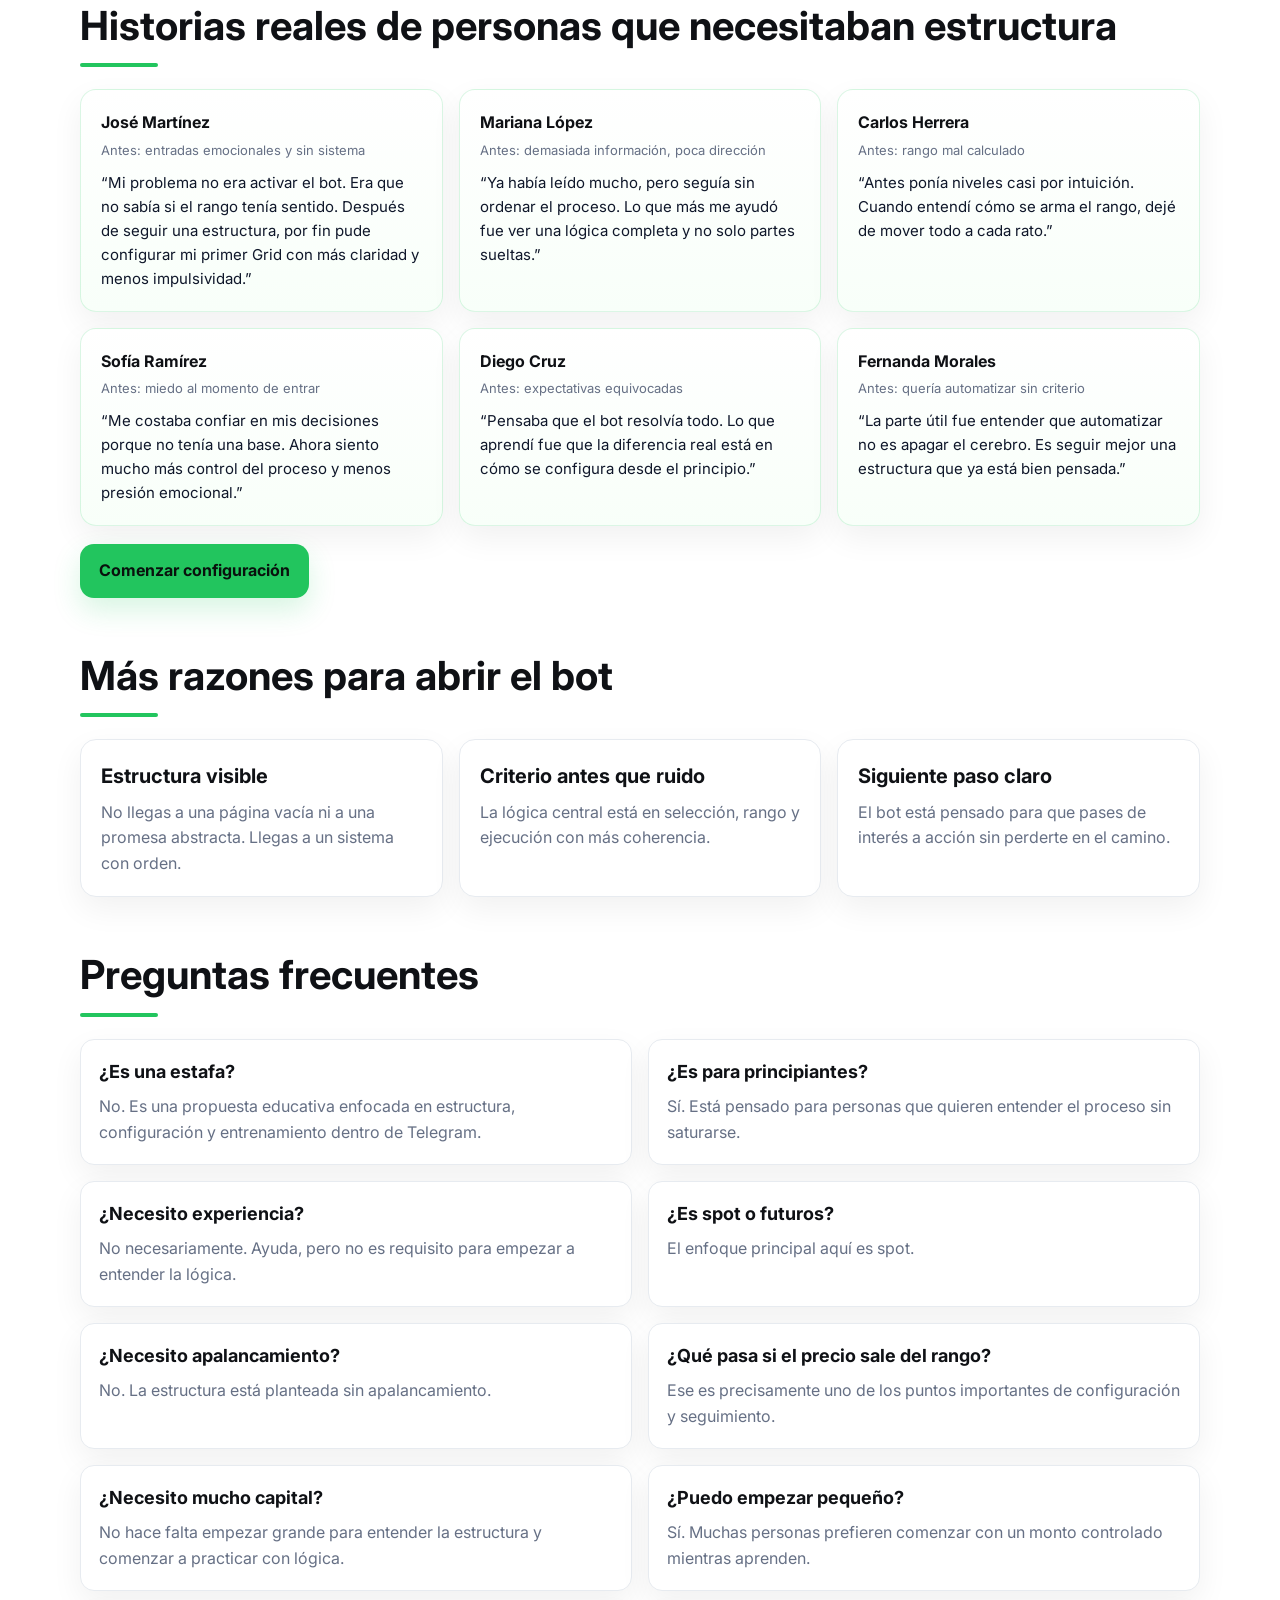
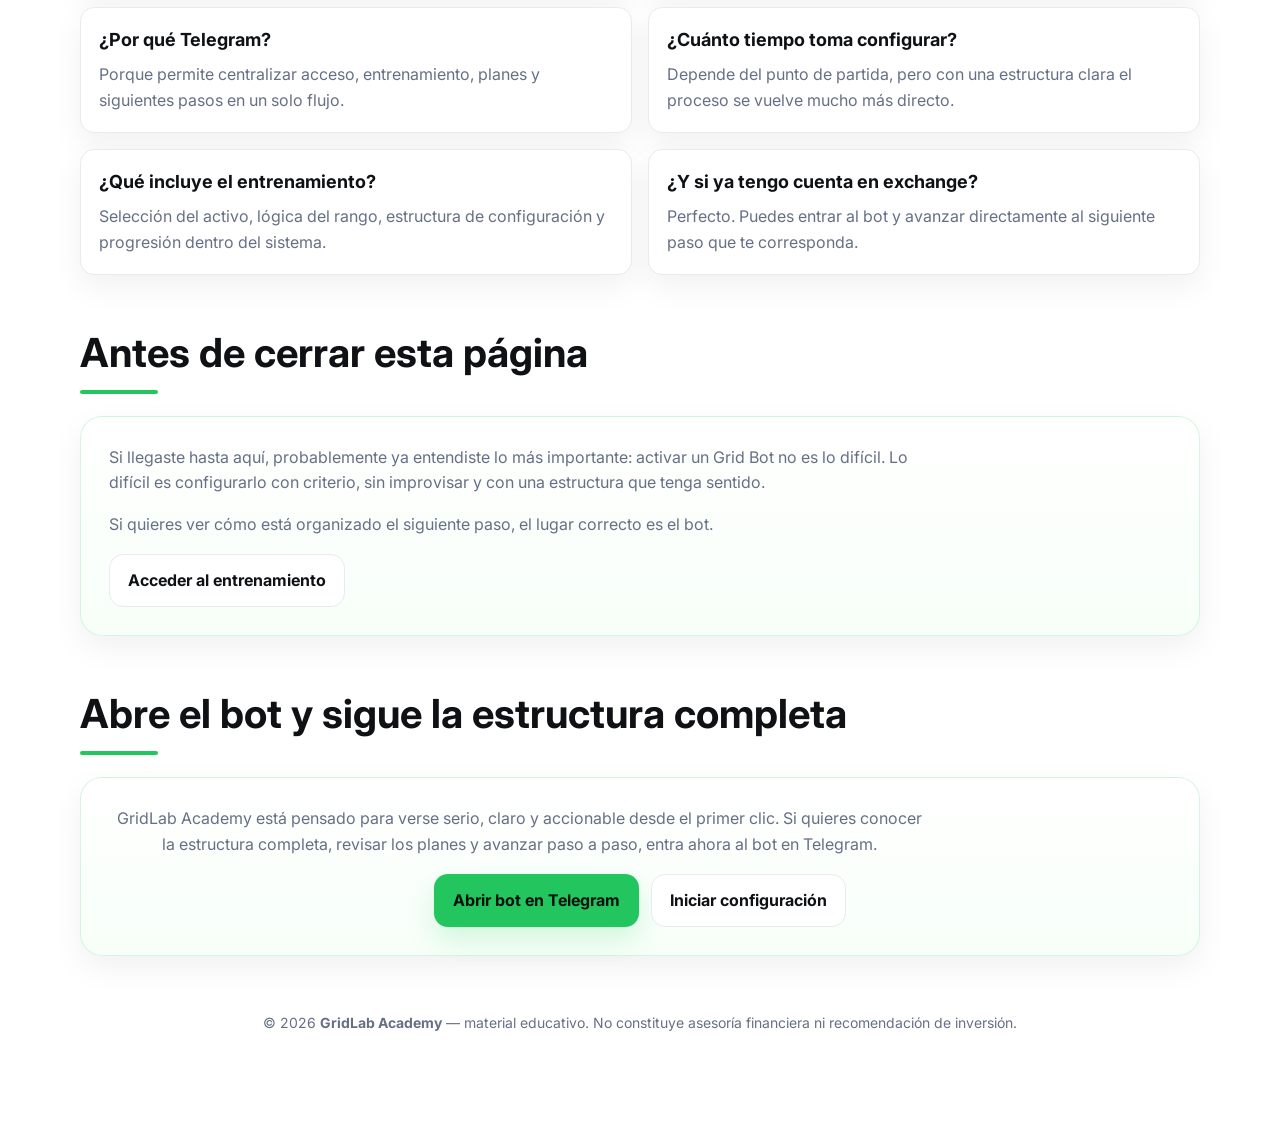
==== commit 96a6d4f7: "Translate landing to es-MX and optimize conversion flow" ====
--- a/index.html
+++ b/index.html
@@ -1,14 +1,14 @@
 <!DOCTYPE html>
-<html lang="ru">
+<html lang="es-MX">
 <head>
   <meta charset="utf-8" />
   <meta name="viewport" content="width=device-width,initial-scale=1" />
-  <title>GridLab Academy — Запуск Grid Bot через Telegram</title>
+  <title>GridLab Academy — Configuración estructurada de Grid Bot en spot</title>
   <link rel="icon" type="image/x-icon" href="gridlab_academy_favicon.ico">
 
-  <meta name="description" content="GridLab Academy — структурный запуск Grid Bot через Telegram: выбор монеты, диапазона и системы управления без хаоса и типичных ошибок новичков.">
-  <meta property="og:title" content="GridLab Academy — запуск Grid Bot через Telegram" />
-  <meta property="og:description" content="Продуманный вход в Telegram-бота: разбор стратегии, структуры и доступа к обучению внутри GridLab Academy." />
+  <meta name="description" content="GridLab Academy: configuración paso a paso de un Grid Bot automático para trading spot. Selección del activo, cálculo del rango 70/30 y estructura dentro de Telegram.">
+  <meta property="og:title" content="GridLab Academy — Configuración estructurada de Grid Bot en spot" />
+  <meta property="og:description" content="Un enfoque serio y estructurado para configurar un Grid Bot en spot: selección del activo, cálculo del rango y acceso al entrenamiento dentro de Telegram." />
   <meta property="og:type" content="website" />
   <meta property="og:url" content="https://gridlab.academy" />
   <meta property="og:image" content="screenshot1.jpg" />
@@ -26,8 +26,8 @@
       --soft-green: #f3fff7;
       --accent: #22C55E;
       --accent-dark: #16a34a;
-      --danger-bg: #fff5f5;
-      --danger-line: rgba(239, 68, 68, 0.18);
+      --danger-bg: #fff7f7;
+      --danger-line: rgba(239, 68, 68, 0.14);
       --shadow: 0 12px 32px rgba(15,17,21,.06);
       --radius: 16px;
       --maxw: 1120px;
@@ -38,7 +38,7 @@
     a { color: inherit; }
     .container { width: min(94%, var(--maxw)); margin: 0 auto; }
     .section { padding: 56px 0 0; }
-    .section h2 { font-size: clamp(26px, 4vw, 40px); line-height: 1.08; margin-bottom: 10px; }
+    .section h2 { font-size: clamp(28px, 4vw, 40px); line-height: 1.08; margin-bottom: 10px; }
     .section p.lead { color: var(--muted); max-width: 760px; font-size: 17px; }
     .divider { width: 78px; height: 4px; background: var(--accent); border-radius: 999px; margin: 16px 0 22px; }
     .header { padding: 18px 0 8px; }
@@ -50,18 +50,18 @@
     .brand-title .black { color: #111; }
     .brand-title .green { color: var(--accent); }
     .header-cta { display: flex; align-items: center; gap: 10px; }
-    .btn { display: inline-flex; align-items: center; justify-content: center; gap: 8px; padding: 13px 18px; border-radius: 14px; text-decoration: none; font-weight: 700; border: 1px solid transparent; transition: .2s ease; }
+    .btn { display: inline-flex; align-items: center; justify-content: center; gap: 8px; padding: 13px 18px; border-radius: 14px; text-decoration: none; font-weight: 700; border: 1px solid transparent; transition: .2s ease; cursor: pointer; }
     .btn-primary { background: var(--accent); color: #09110d; box-shadow: 0 12px 28px rgba(34,197,94,.18); }
     .btn-primary:hover { background: var(--accent-dark); color: #fff; }
     .btn-secondary { background: #fff; border-color: var(--line); color: var(--text); }
     .btn-secondary:hover { background: #f8fafc; }
     .hero { padding: 34px 0 18px; }
-    .hero-grid { display: grid; grid-template-columns: 1.1fr .9fr; gap: 28px; align-items: center; }
-    .hero h1 { font-size: clamp(34px, 6vw, 62px); line-height: .98; margin-bottom: 18px; max-width: 900px; }
+    .hero-grid { display: grid; grid-template-columns: 1.08fr .92fr; gap: 28px; align-items: center; }
+    .hero h1 { font-size: clamp(34px, 6vw, 62px); line-height: .98; margin-bottom: 18px; max-width: 920px; }
     .hero .sub { color: var(--muted); font-size: 18px; max-width: 760px; margin-bottom: 20px; }
     .badge-row { display: flex; flex-wrap: wrap; gap: 10px; margin-bottom: 20px; }
     .badge { display: inline-flex; align-items: center; gap: 7px; border: 1px solid var(--line); border-radius: 999px; padding: 8px 12px; background: #fff; font-size: 14px; color: #334155; }
-    .hero-actions { display: flex; flex-wrap: wrap; gap: 12px; }
+    .hero-actions, .cta-row { display: flex; flex-wrap: wrap; gap: 12px; }
     .hero-card { background: linear-gradient(180deg, #fff, #f8fff9); border: 1px solid rgba(34,197,94,.18); border-radius: 22px; padding: 22px; box-shadow: var(--shadow); }
     .hero-card h3 { font-size: 19px; margin-bottom: 10px; }
     .hero-card p { color: var(--muted); margin-bottom: 14px; }
@@ -77,7 +77,8 @@
     .three-grid { grid-template-columns: repeat(3, 1fr); }
     .two-grid { grid-template-columns: repeat(2, 1fr); }
     .faq-grid { grid-template-columns: repeat(2, 1fr); }
-    .proof-grid, .story-grid { grid-template-columns: repeat(3, 1fr); }
+    .proof-grid { grid-template-columns: repeat(3, 1fr); }
+    .story-grid { grid-template-columns: repeat(3, 1fr); }
     .card { background: #fff; border: 1px solid var(--line); border-radius: 16px; padding: 20px; box-shadow: var(--shadow); }
     .card h3 { margin-bottom: 8px; font-size: 20px; }
     .card p { color: var(--muted); }
@@ -85,20 +86,16 @@
     .green-card { background: var(--soft-green); border-color: rgba(34,197,94,.18); }
     .list { display: grid; gap: 8px; margin-top: 14px; }
     .list div { color: #334155; }
-    .quote { font-size: 15px; color: #0f172a; }
     .story { background: linear-gradient(180deg, #fff, #f8fff9); border: 1px solid rgba(34,197,94,.16); border-radius: 16px; padding: 20px; box-shadow: var(--shadow); }
     .story .name { font-weight: 700; margin-bottom: 4px; }
     .story .meta { color: var(--muted); font-size: 13px; margin-bottom: 10px; }
-    .pricing { display: grid; grid-template-columns: repeat(3, 1fr); gap: 16px; margin-top: 10px; }
-    .price-card { position: relative; background: #fff; border: 1px solid var(--line); border-radius: 18px; padding: 22px; box-shadow: var(--shadow); }
-    .price-card.recommended { border-color: rgba(34,197,94,.35); box-shadow: 0 18px 38px rgba(34,197,94,.12); }
-    .ribbon { position: absolute; top: 14px; right: 14px; background: var(--accent); color: #08120c; font-weight: 800; font-size: 12px; border-radius: 999px; padding: 6px 10px; }
-    .price-card .price { font-size: 34px; font-weight: 800; margin: 8px 0 12px; }
+    .quote { font-size: 15px; color: #0f172a; }
     .faq-item { background: #fff; border: 1px solid var(--line); border-radius: 14px; padding: 18px; box-shadow: var(--shadow); }
     .faq-item h3 { margin-bottom: 8px; font-size: 18px; }
     .faq-item p { color: var(--muted); }
-    .final-box { background: linear-gradient(180deg, #fff, #f7fff8); border: 1px solid rgba(34,197,94,.18); border-radius: 22px; padding: 28px; text-align: center; box-shadow: var(--shadow); }
-    .final-box p { color: var(--muted); max-width: 800px; margin: 0 auto 16px; }
+    .final-box { background: linear-gradient(180deg, #fff, #f7fff8); border: 1px solid rgba(34,197,94,.18); border-radius: 22px; padding: 28px; box-shadow: var(--shadow); }
+    .final-box.center { text-align: center; }
+    .final-box p { color: var(--muted); max-width: 820px; margin-bottom: 16px; }
     .footer { padding: 56px 0 90px; text-align: center; color: var(--muted); font-size: 14px; }
     .sticky-cta {
       display: none;
@@ -147,7 +144,7 @@
     }
     .popup-actions { display: flex; gap: 10px; flex-wrap: wrap; }
     @media (max-width: 980px) {
-      .hero-grid, .trust-strip, .pain-grid, .three-grid, .two-grid, .faq-grid, .proof-grid, .story-grid, .pricing { grid-template-columns: 1fr; }
+      .hero-grid, .trust-strip, .pain-grid, .three-grid, .two-grid, .faq-grid, .proof-grid, .story-grid { grid-template-columns: 1fr; }
     }
     @media (max-width: 780px) {
       .header-cta { display: none; }
@@ -156,6 +153,7 @@
       .hero { padding-top: 22px; }
       .hero h1 { font-size: 34px; }
       .hero .sub { font-size: 16px; }
+      .popup-card h3 { font-size: 21px; }
     }
   </style>
 </head>
@@ -170,8 +168,8 @@
           <div class="brand-title"><span class="black">GridLab</span> <span class="green">Academy</span></div>
         </a>
         <div class="header-cta">
-          <a class="btn btn-secondary" href="#plans">Смотреть планы</a>
-          <a class="btn btn-primary" href="https://t.me/gridlab_academy_bot?start={clickid}" target="_blank" rel="noopener">Открыть Telegram-бот</a>
+          <a class="btn btn-secondary" href="#faq">Ver preguntas frecuentes</a>
+          <a class="btn btn-primary" href="https://t.me/gridlab_academy_bot?start={clickid}" target="_blank" rel="noopener">Abrir el bot en Telegram</a>
         </div>
       </div>
     </header>
@@ -179,244 +177,309 @@
     <section class="hero section" id="top">
       <div class="hero-grid">
         <div>
-          <h1>Запусти Grid Bot через Telegram с нормальной системой, а не наугад</h1>
-          <p class="sub">GridLab Academy — это не страница с хаотичным туториалом, а понятный вход в Telegram-бота, где ты выбираешь биржу, получаешь структуру запуска, обучение и доступ к материалам внутри одной воронки.</p>
+          <h1>Configuración paso a paso de un Grid Bot automático para trading spot</h1>
+          <p class="sub">Un enfoque estructurado para operar en rango: selección del activo, cálculo del rango 70/30 y lanzamiento del bot con control y lógica.</p>
           <div class="badge-row">
-            <div class="badge">✅ Обучение внутри Telegram</div>
-            <div class="badge">⭐️ Оплата через Telegram Stars</div>
-            <div class="badge">📈 Форматы Start / Pro / VIP</div>
-            <div class="badge">🧭 Фокус на структуру, а не на хаос</div>
+            <div class="badge">✅ Sin apalancamiento (spot)</div>
+            <div class="badge">📐 Enfoque estructurado</div>
+            <div class="badge">📲 Guía paso a paso dentro de Telegram</div>
           </div>
           <div class="hero-actions">
-            <a class="btn btn-primary" href="https://t.me/gridlab_academy_bot?start={clickid}" target="_blank" rel="noopener">Перейти в бота</a>
-            <a class="btn btn-secondary" href="#how-it-works">Как это работает</a>
+            <a class="btn btn-primary" href="https://t.me/gridlab_academy_bot?start={clickid}" target="_blank" rel="noopener">Abrir el bot en Telegram</a>
+            <a class="btn btn-secondary" href="#system">Comenzar configuración</a>
           </div>
         </div>
         <div class="hero-card">
-          <h3>Что происходит после клика</h3>
-          <p>Ты не попадаешь в перегруженный курс или на холодную страницу оплаты. Сначала бот проводит тебя по понятному пути и показывает, что именно тебе подходит.</p>
+          <h3>Lo que vas a encontrar aquí</h3>
+          <p>No es un blog ni una página inflada. Es una estructura pensada para que entiendas cuándo un Grid tiene sentido, cómo se arma y qué ver antes de activarlo.</p>
           <div class="hero-list">
-            <div><strong>1.</strong> Выбираешь биржу или сразу идёшь к планам</div>
-            <div><strong>2.</strong> Смотришь, какой формат тебе подходит по глубине</div>
-            <div><strong>3.</strong> Получаешь доступ к обучению и каналам внутри Telegram</div>
-            <div><strong>4.</strong> Возвращаешься в любой момент через «Ya pagué / Recuperar acceso»</div>
+            <div><strong>1.</strong> Entiendes en qué contexto un Grid funciona mejor</div>
+            <div><strong>2.</strong> Ves cómo se selecciona el activo y el rango</div>
+            <div><strong>3.</strong> Entras al bot para seguir la estructura completa</div>
+            <div><strong>4.</strong> Avanzas con entrenamiento, planes y lógica paso a paso</div>
           </div>
         </div>
       </div>
     </section>
 
     <section class="section">
-      <h2>Почему этот формат вызывает больше доверия</h2>
+      <h2>Señales rápidas de confianza</h2>
       <div class="divider"></div>
       <div class="trust-strip">
-        <div class="trust-item"><strong>Telegram-first</strong><span>Путь пользователя простой: бот, оплата, доступ, поддержка — без лишних слоёв.</span></div>
-        <div class="trust-item"><strong>Структурно</strong><span>Вместо хаотичных советов — логика выбора пары, диапазона и настройки.</span></div>
-        <div class="trust-item"><strong>Практично</strong><span>Фокус на запуске и понимании механики, а не на перегрузе теорией.</span></div>
-        <div class="trust-item"><strong>Без лишней возни</strong><span>Есть восстановление доступа, поддержка и понятная воронка внутри бота.</span></div>
-      </div>
-    </section>
-
-    <section class="section">
-      <h2>С чем обычно сталкивается человек до GridLab</h2>
+        <div class="trust-item"><strong>Spot</strong><span>Sin apalancamiento y con foco en estructura antes de activar cualquier bot.</span></div>
+        <div class="trust-item"><strong>Método</strong><span>No se trata de adivinar movimientos, sino de seguir criterios claros.</span></div>
+        <div class="trust-item"><strong>Telegram-first</strong><span>Todo el siguiente paso sucede dentro del bot, de forma práctica y ordenada.</span></div>
+        <div class="trust-item"><strong>Entrenamiento</strong><span>La activación es simple; la configuración correcta requiere lógica.</span></div>
+      </div>
+    </section>
+
+    <section class="section">
+      <h2>El problema no suele ser el bot. Suele ser la forma de decidir.</h2>
       <div class="divider"></div>
       <div class="pain-box">
-        <p><strong>Чаще всего проблема не в самой стратегии, а в хаосе вокруг неё.</strong></p>
+        <p><strong>Muchas personas llegan a spot con ganas de automatizar, pero sin un sistema claro para configurar.</strong></p>
         <div class="pain-grid">
-          <div class="card soft-card"><h3>Непонятно, с чего начать</h3><p>Биржи, пары, диапазоны, настройки, пресеты — человек теряется ещё до запуска.</p></div>
-          <div class="card soft-card"><h3>Слишком много шумных советов</h3><p>Вместо системы — десятки мнений, которые мешают понять базовую механику.</p></div>
-          <div class="card soft-card"><h3>Страх ошибиться на старте</h3><p>Человек не уверен, где диапазон нормальный, а где уже потенциальная ошибка.</p></div>
-          <div class="card soft-card"><h3>Нет ощущения структуры</h3><p>Даже если стратегия интересна, запуск без системы превращается в угадайку.</p></div>
-        </div>
-      </div>
-    </section>
-
-    <section class="section">
-      <h2>Почему большинство проигрывает на споте, даже не доходя до стабильной системы</h2>
+          <div class="card soft-card"><h3>Entradas impulsivas</h3><p>Se entra por emoción, por vela verde o por presión del momento.</p></div>
+          <div class="card soft-card"><h3>Salidas por miedo</h3><p>Se corta antes de tiempo porque no había un plan bien definido desde el inicio.</p></div>
+          <div class="card soft-card"><h3>Rango mal calculado</h3><p>El bot puede estar encendido, pero si el rango está mal planteado, la operación nace débil.</p></div>
+          <div class="card soft-card"><h3>Sin reglas claras</h3><p>Se toman decisiones sobre la marcha y eso termina desgastando el proceso completo.</p></div>
+        </div>
+        <div class="list" style="margin-top:18px;">
+          <div><strong>El bot por sí solo no genera resultados.</strong></div>
+          <div><strong>La configuración correcta sí cambia la calidad del proceso.</strong></div>
+        </div>
+      </div>
+      <div class="cta-row" style="margin-top:18px;">
+        <a class="btn btn-primary" href="https://t.me/gridlab_academy_bot?start={clickid}" target="_blank" rel="noopener">Iniciar paso a paso</a>
+      </div>
+    </section>
+
+    <section class="section">
+      <h2>Por qué la mayoría falla en spot</h2>
       <div class="divider"></div>
       <div class="three-grid">
-        <div class="card"><h3>Путают стратегию и эмоции</h3><p>Открывают сделки и ботов не по механике, а по ощущению момента.</p></div>
-        <div class="card"><h3>Смотрят только на монету</h3><p>Игнорируют диапазон, фазу рынка, волатильность и логику самого сетапа.</p></div>
-        <div class="card"><h3>Запускают без системы управления</h3><p>Без правил входа, без структуры риска, без понимания, где стратегия вообще уместна.</p></div>
-      </div>
-    </section>
-
-    <section class="section">
-      <h2>Почему вообще существует Grid-стратегия</h2>
+        <div class="card"><h3>Confunden automatización con criterio</h3><p>Activan herramientas sin tener claro si el activo, el contexto y el rango realmente tienen sentido.</p></div>
+        <div class="card"><h3>Operan desde la emoción</h3><p>Entran tarde, ajustan mal y cambian decisiones en pleno movimiento del mercado.</p></div>
+        <div class="card"><h3>No tienen expectativas realistas</h3><p>Esperan que una estrategia simple se configure sola, cuando en realidad necesita estructura.</p></div>
+      </div>
+    </section>
+
+    <section class="section">
+      <h2>¿Qué pasa si no cambias nada?</h2>
       <div class="divider"></div>
       <div class="card green-card">
-        <p>Grid-стратегия существует не для того, чтобы “волшебно решить всё”, а чтобы системно работать в условиях, где цена двигается внутри диапазона, а не летит идеально по прямой. Она нужна там, где хаос можно превратить в структуру.</p>
+        <p>Si continúas operando sin sistema:</p>
         <div class="list">
-          <div>• вместо гадания — уровни и логика сетки</div>
-          <div>• вместо хаотичного входа — заранее рассчитанный диапазон</div>
-          <div>• вместо постоянного ручного дёргания — алгоритм управления</div>
-        </div>
-      </div>
-    </section>
-
-    <section class="section">
-      <h2>Когда Grid работает лучше всего</h2>
+          <div>• seguirás tomando decisiones emocionales</div>
+          <div>• entrarás tarde</div>
+          <div>• cerrarás antes de tiempo</div>
+          <div>• repetirás errores que ya conoces</div>
+        </div>
+        <p style="margin-top:16px;">En 3–6 meses la situación no cambia. Solo aumenta la frustración.</p>
+      </div>
+    </section>
+
+    <section class="section">
+      <h2>Qué es la estrategia Grid</h2>
+      <div class="divider"></div>
+      <div class="card">
+        <p>La lógica es simple de entender:</p>
+        <div class="list">
+          <div>• compra más abajo</div>
+          <div>• vende más arriba</div>
+          <div>• repite dentro de un rango definido</div>
+        </div>
+        <p style="margin-top:16px;">Gran parte del tiempo el mercado se mueve en rango, no en tendencia fuerte. Ahí es donde esta estructura puede tener sentido, siempre que el activo y el rango hayan sido trabajados con lógica.</p>
+      </div>
+    </section>
+
+    <section class="section">
+      <h2>Cuándo Grid funciona mejor</h2>
       <div class="divider"></div>
       <div class="two-grid">
-        <div class="card"><h3>Рынок в диапазоне</h3><p>Когда актив не в импульсном разлёте, а в понятной боковой или контролируемой фазе.</p></div>
-        <div class="card"><h3>Есть дисциплина по выбору диапазона</h3><p>Когда ты не просто “включаешь бота”, а понимаешь, где границы движения и почему они выбраны.</p></div>
-      </div>
-    </section>
-
-    <section class="section">
-      <h2>Когда Grid работает хуже</h2>
+        <div class="card"><h3>Mercados laterales</h3><p>Cuando el precio oscila dentro de una zona y no está en una tendencia violenta.</p></div>
+        <div class="card"><h3>Después de una caída fuerte</h3><p>Si el mercado empieza a estabilizarse, el rango puede volverse más legible.</p></div>
+        <div class="card"><h3>Después de un impulso</h3><p>Cuando el activo deja de acelerar y entra en una fase de respiración.</p></div>
+        <div class="card"><h3>Alta volatilidad dentro de rango</h3><p>Movimientos con ida y vuelta dentro de límites relativamente claros.</p></div>
+      </div>
+      <div class="cta-row" style="margin-top:18px;">
+        <a class="btn btn-secondary" href="https://t.me/gridlab_academy_bot?start={clickid}" target="_blank" rel="noopener">Acceder al entrenamiento</a>
+      </div>
+    </section>
+
+    <section class="section">
+      <h2>Cuándo Grid funciona peor</h2>
       <div class="divider"></div>
       <div class="two-grid">
-        <div class="card soft-card"><h3>Сильный тренд без пауз</h3><p>Если рынок резко вырывается из диапазона, сетка без подготовки начинает работать хуже.</p></div>
-        <div class="card soft-card"><h3>Плохой выбор актива и диапазона</h3><p>Стратегия не спасает, если исходная структура выбрана неправильно.</p></div>
-      </div>
-    </section>
-
-    <section class="section" id="how-it-works">
-      <h2>Как работает вся система</h2>
+        <div class="card soft-card"><h3>Tendencias muy fuertes</h3><p>Si el mercado acelera sin respeto por el rango, la estrategia pierde calidad.</p></div>
+        <div class="card soft-card"><h3>Noticias inesperadas</h3><p>Eventos externos pueden romper la estructura que parecía estable.</p></div>
+        <div class="card soft-card"><h3>Baja liquidez</h3><p>Activos poco líquidos suelen comportarse peor para este tipo de configuración.</p></div>
+        <div class="card soft-card"><h3>Rango mal calculado</h3><p>Un Grid no corrige una base mal planteada. Solo ejecuta esa base.</p></div>
+      </div>
+    </section>
+
+    <section class="section" id="system">
+      <h2>Cómo funciona el sistema</h2>
       <div class="divider"></div>
       <div class="three-grid">
-        <div class="card"><h3>1. Выбираем биржу</h3><p>В боте уже собраны основные варианты, чтобы не бегать по разным ссылкам и не собирать всё вручную.</p></div>
-        <div class="card"><h3>2. Выбираем формат обучения</h3><p>Start, Pro или VIP — в зависимости от того, нужен ли тебе быстрый старт, полная система или персональная поддержка.</p></div>
-        <div class="card"><h3>3. Получаем доступ и идём по структуре</h3><p>Оплата происходит внутри Telegram, после чего ты получаешь доступ к нужным материалам и каналам.</p></div>
-      </div>
-    </section>
-
-    <section class="section">
-      <h2>Как мы выбираем монету</h2>
+        <div class="card"><h3>1. Se revisa el contexto</h3><p>No se activa nada sin entender si el activo está en un escenario compatible con Grid.</p></div>
+        <div class="card"><h3>2. Se selecciona el activo</h3><p>Se busca una moneda con estructura, liquidez y comportamiento más ordenado para spot.</p></div>
+        <div class="card"><h3>3. Se calcula el rango</h3><p>El rango no se improvisa. Se construye con lógica y con una distribución clara.</p></div>
+        <div class="card"><h3>4. Se elige el plan adecuado</h3><p>Dentro del bot puedes entrar al nivel que más te corresponde según tu punto de partida.</p></div>
+        <div class="card"><h3>5. Se sigue la estructura dentro de Telegram</h3><p>El siguiente paso no depende de memorizar. Está ordenado dentro del bot.</p></div>
+      </div>
+    </section>
+
+    <section class="section">
+      <h2>Cómo seleccionamos monedas</h2>
       <div class="divider"></div>
       <div class="card">
-        <p>Не по хайпу и не по “все обсуждают”. Выбор актива строится вокруг более понятной структуры:</p>
+        <p>No se trata de perseguir lo que está de moda. Se prioriza lo que tiene más sentido para un sistema de rango.</p>
         <div class="list">
-          <div>• где ликвидность и как актив ведёт себя в диапазоне</div>
-          <div>• насколько актив подходит именно под Grid, а не под чистый импульс</div>
-          <div>• насколько его поведение можно читать через диапазоны, а не через эмоциональные выбросы</div>
-        </div>
-      </div>
-    </section>
-
-    <section class="section">
-      <h2>Как мы выбираем диапазон</h2>
+          <div>• liquidez suficiente</div>
+          <div>• movimiento legible dentro de zonas</div>
+          <div>• comportamiento más compatible con spot</div>
+          <div>• menos dependencia de impulsos extremos</div>
+        </div>
+      </div>
+      <div class="cta-row" style="margin-top:18px;">
+        <a class="btn btn-primary" href="https://t.me/gridlab_academy_bot?start={clickid}" target="_blank" rel="noopener">Configurar mi primer Grid Bot</a>
+      </div>
+    </section>
+
+    <section class="section">
+      <h2>Cómo se calcula el rango</h2>
       <div class="divider"></div>
       <div class="card">
-        <p>Именно диапазон чаще всего отличает нормальный запуск от ошибки. Внутри обучения разбор идёт не на уровне “поставь вот так”, а на уровне логики: где границы, почему они выбраны, и что делает диапазон рабочим именно для этой стратегии.</p>
-      </div>
-    </section>
-
-    <section class="section">
-      <h2>Почему 70/30 модель</h2>
+        <p>Un Grid no empieza cuando aprietas un botón. Empieza cuando entiendes dónde tiene sentido poner el límite inferior, el superior y cómo debe respirar el precio dentro de esa zona.</p>
+        <div class="list">
+          <div>• se analiza el comportamiento del activo</div>
+          <div>• se definen zonas de trabajo razonables</div>
+          <div>• se evita un rango demasiado corto o demasiado abierto</div>
+          <div>• se prioriza control antes que improvisación</div>
+        </div>
+      </div>
+    </section>
+
+    <section class="section">
+      <h2>Por qué usamos el modelo 70/30</h2>
       <div class="divider"></div>
       <div class="card green-card">
-        <p>Потому что хорошая система — это не только вход. Часто сильный результат даёт комбинация более стабильного базового сценария и меньшей доли под более активные решения. Такая модель помогает не перегружать всё в одну идею и не превращать управление в хаос.</p>
-      </div>
-    </section>
-
-    <section class="section">
-      <h2>Почему обучение всё равно нужно</h2>
+        <p>El modelo 70/30 no es una fórmula lanzada al azar. Es una forma estructurada de pensar el rango.</p>
+        <div class="list">
+          <div>• un rango más amplio por debajo permite al bot absorber retrocesos naturales del mercado</div>
+          <div>• un rango más ajustado arriba ayuda a capturar movimientos de recuperación</div>
+          <div>• la lógica es construir una zona funcional, no simplemente “poner números”</div>
+        </div>
+        <p style="margin-top:16px;">La idea no es adivinar el siguiente movimiento, sino preparar un marco de trabajo más coherente para el comportamiento probable del precio.</p>
+      </div>
+    </section>
+
+    <section class="section">
+      <h2>Por qué el entrenamiento importa</h2>
       <div class="divider"></div>
       <div class="three-grid">
-        <div class="card"><h3>Бот не заменяет понимание</h3><p>Он упрощает вход, но не отменяет того, что нужно понимать механику.</p></div>
-        <div class="card"><h3>Ошибка в основе = плохой запуск</h3><p>Если человек выбирает пару или диапазон без логики, сам бот не спасёт.</p></div>
-        <div class="card"><h3>Структура экономит месяцы хаоса</h3><p>Нормальная система чаще даёт прогресс быстрее, чем бессвязный поиск по чатам и роликам.</p></div>
-      </div>
-    </section>
-
-    <section class="section">
-      <h2>Что человек получает внутри бота</h2>
+        <div class="card"><h3>El bot es fácil de activar</h3><p>Pero no es fácil configurarlo bien si no entiendes qué estás haciendo y por qué.</p></div>
+        <div class="card"><h3>La mayoría falla por la base</h3><p>Par incorrecto, rango incorrecto, niveles incorrectos y expectativas equivocadas.</p></div>
+        <div class="card"><h3>Simple no significa trivial</h3><p>Una estrategia simple no significa una configuración simple.</p></div>
+      </div>
+      <div class="cta-row" style="margin-top:18px;">
+        <a class="btn btn-secondary" href="https://t.me/gridlab_academy_bot?start={clickid}" target="_blank" rel="noopener">Abrir bot en Telegram</a>
+      </div>
+    </section>
+
+    <section class="section">
+      <h2>Qué pasa dentro de Telegram</h2>
       <div class="divider"></div>
       <div class="two-grid">
-        <div class="card"><h3>Внутри Start</h3><p>Быстрый вход в механику, чек-лист безопасного старта, первая структура настройки и понимание логики Grid без перегруза.</p></div>
-        <div class="card"><h3>Внутри Pro</h3><p>Полная система Grid Trading, логика выбора диапазона, TradingView, пресеты, типичные ошибки и более сильная рабочая база.</p></div>
-        <div class="card"><h3>Внутри VIP</h3><p>Персональная поддержка, разбор конфигураций, диапазонов и более быстрый проход без типичных провалов новичка.</p></div>
-        <div class="card"><h3>Плюс удобный доступ</h3><p>Восстановление доступа, Telegram-каналы, поддержка и понятный сценарий возврата, если ты вернулся позже.</p></div>
-      </div>
-    </section>
-
-    <section class="section">
-      <h2>Кому это подходит — и кому нет</h2>
+        <div class="card"><h3>Dentro del bot podrás</h3><div class="list"><div>• elegir tu exchange</div><div>• acceder al entrenamiento</div><div>• seleccionar el plan adecuado</div><div>• seguir la estructura paso a paso</div><div>• aprender cómo ajustar y escalar</div></div></div>
+        <div class="card"><h3>Por qué está centralizado ahí</h3><p>Porque el siguiente paso debe sentirse claro. Menos fricción, menos vueltas y una estructura más fácil de seguir desde el mismo lugar.</p></div>
+      </div>
+    </section>
+
+    <section class="section">
+      <h2>Para quién es y para quién no</h2>
       <div class="divider"></div>
       <div class="two-grid">
-        <div class="card green-card"><h3>Подходит, если:</h3><div class="list"><div>• хочешь запускаться структурно, а не наугад</div><div>• тебе нужен понятный Telegram-first путь</div><div>• хочешь разбираться в механике, а не просто копировать кнопки</div></div></div>
-        <div class="card soft-card"><h3>Не подходит, если:</h3><div class="list"><div>• ищешь мгновенные обещания результата</div><div>• не хочешь разбираться в логике выбора актива и диапазона</div><div>• нужен “волшебный бот”, который всё решит без тебя</div></div></div>
-      </div>
-    </section>
-
-    <section class="section">
-      <h2>Истории и кейсы, которые вызывают доверие</h2>
+        <div class="card green-card"><h3>Esto es para</h3><div class="list"><div>• principiantes</div><div>• usuarios de spot</div><div>• personas que quieren estructura</div><div>• quienes prefieren automatización</div><div>• quienes empiezan con monto pequeño</div></div></div>
+        <div class="card soft-card"><h3>Esto no es para</h3><div class="list"><div>• personas buscando ganancias garantizadas</div><div>• traders de alto apalancamiento</div><div>• quienes no siguen reglas</div><div>• quienes buscan resultados inmediatos</div></div></div>
+      </div>
+    </section>
+
+    <section class="section">
+      <h2>Historias reales de personas que necesitaban estructura</h2>
       <div class="divider"></div>
       <div class="story-grid">
-        <div class="story"><div class="name">Carlos, CDMX</div><div class="meta">До этого запускал хаотично</div><div class="quote">“Самое полезное было не в ‘секретной кнопке’, а в том, что я наконец понял, как выбирать диапазон и почему раньше запускал бота мимо рынка.”</div></div>
-        <div class="story"><div class="name">Mariana, Guadalajara</div><div class="meta">Нужна была структура</div><div class="quote">“До этого был перегруз информацией. Здесь зашло именно то, что путь внутри Telegram простой и без ощущения, что тебя бросили разбираться самой.”</div></div>
-        <div class="story"><div class="name">José, Monterrey</div><div class="meta">Искал понятный старт</div><div class="quote">“Мне понравилось, что это не просто контент ради контента. Видно, что здесь есть система: от выбора биржи до самой настройки.”</div></div>
-      </div>
-    </section>
-
-    <section class="section">
-      <h2>Социальное подтверждение без перегиба</h2>
+        <div class="story"><div class="name">José Martínez</div><div class="meta">Antes: entradas emocionales y sin sistema</div><div class="quote">“Mi problema no era activar el bot. Era que no sabía si el rango tenía sentido. Después de seguir una estructura, por fin pude configurar mi primer Grid con más claridad y menos impulsividad.”</div></div>
+        <div class="story"><div class="name">Mariana López</div><div class="meta">Antes: demasiada información, poca dirección</div><div class="quote">“Ya había leído mucho, pero seguía sin ordenar el proceso. Lo que más me ayudó fue ver una lógica completa y no solo partes sueltas.”</div></div>
+        <div class="story"><div class="name">Carlos Herrera</div><div class="meta">Antes: rango mal calculado</div><div class="quote">“Antes ponía niveles casi por intuición. Cuando entendí cómo se arma el rango, dejé de mover todo a cada rato.”</div></div>
+        <div class="story"><div class="name">Sofía Ramírez</div><div class="meta">Antes: miedo al momento de entrar</div><div class="quote">“Me costaba confiar en mis decisiones porque no tenía una base. Ahora siento mucho más control del proceso y menos presión emocional.”</div></div>
+        <div class="story"><div class="name">Diego Cruz</div><div class="meta">Antes: expectativas equivocadas</div><div class="quote">“Pensaba que el bot resolvía todo. Lo que aprendí fue que la diferencia real está en cómo se configura desde el principio.”</div></div>
+        <div class="story"><div class="name">Fernanda Morales</div><div class="meta">Antes: quería automatizar sin criterio</div><div class="quote">“La parte útil fue entender que automatizar no es apagar el cerebro. Es seguir mejor una estructura que ya está bien pensada.”</div></div>
+      </div>
+      <div class="cta-row" style="margin-top:18px;">
+        <a class="btn btn-primary" href="https://t.me/gridlab_academy_bot?start={clickid}" target="_blank" rel="noopener">Comenzar configuración</a>
+      </div>
+    </section>
+
+    <section class="section">
+      <h2>Más razones para abrir el bot</h2>
       <div class="divider"></div>
       <div class="proof-grid">
-        <div class="card"><h3>Telegram-first воронка</h3><p>Люди не теряются между лендингом, оплатой, доступами и поддержкой — всё собрано ближе к реальному пути пользователя.</p></div>
-        <div class="card"><h3>Ясные форматы входа</h3><p>Start, Pro и VIP закрывают разные уровни глубины, а не сваливают всех в один перегруженный сценарий.</p></div>
-        <div class="card"><h3>Опора на структуру</h3><p>Контент и бот построены не как “просто информация”, а как конверсионная и рабочая система запуска.</p></div>
-      </div>
-    </section>
-
-    <section class="section">
-      <h2>FAQ</h2>
+        <div class="card"><h3>Estructura visible</h3><p>No llegas a una página vacía ni a una promesa abstracta. Llegas a un sistema con orden.</p></div>
+        <div class="card"><h3>Criterio antes que ruido</h3><p>La lógica central está en selección, rango y ejecución con más coherencia.</p></div>
+        <div class="card"><h3>Siguiente paso claro</h3><p>El bot está pensado para que pases de interés a acción sin perderte en el camino.</p></div>
+      </div>
+    </section>
+
+    <section class="section" id="faq">
+      <h2>Preguntas frecuentes</h2>
       <div class="divider"></div>
       <div class="faq-grid">
-        <div class="faq-item"><h3>Это для новичков?</h3><p>Да, если тебе нужен понятный путь без перегруза и с акцентом на механику запуска.</p></div>
-        <div class="faq-item"><h3>Где всё происходит?</h3><p>Основной путь — внутри Telegram: бот, оплата через Stars, доступы, поддержка, материалы.</p></div>
-        <div class="faq-item"><h3>Если я уже оплатил раньше?</h3><p>Внутри бота есть отдельный блок для восстановления доступа, так что не нужно искать старые сообщения вручную.</p></div>
-        <div class="faq-item"><h3>Это подходит, если я уже зарегистрирован на бирже?</h3><p>Да. Можно сразу перейти к планам и выбрать нужный формат обучения.</p></div>
-      </div>
-    </section>
-
-    <section class="section">
-      <h2>Если коротко: зачем идти в бота прямо сейчас</h2>
+        <div class="faq-item"><h3>¿Es una estafa?</h3><p>No. Es una propuesta educativa enfocada en estructura, configuración y entrenamiento dentro de Telegram.</p></div>
+        <div class="faq-item"><h3>¿Es para principiantes?</h3><p>Sí. Está pensado para personas que quieren entender el proceso sin saturarse.</p></div>
+        <div class="faq-item"><h3>¿Necesito experiencia?</h3><p>No necesariamente. Ayuda, pero no es requisito para empezar a entender la lógica.</p></div>
+        <div class="faq-item"><h3>¿Es spot o futuros?</h3><p>El enfoque principal aquí es spot.</p></div>
+        <div class="faq-item"><h3>¿Necesito apalancamiento?</h3><p>No. La estructura está planteada sin apalancamiento.</p></div>
+        <div class="faq-item"><h3>¿Qué pasa si el precio sale del rango?</h3><p>Ese es precisamente uno de los puntos importantes de configuración y seguimiento.</p></div>
+        <div class="faq-item"><h3>¿Necesito mucho capital?</h3><p>No hace falta empezar grande para entender la estructura y comenzar a practicar con lógica.</p></div>
+        <div class="faq-item"><h3>¿Puedo empezar pequeño?</h3><p>Sí. Muchas personas prefieren comenzar con un monto controlado mientras aprenden.</p></div>
+        <div class="faq-item"><h3>¿Por qué Telegram?</h3><p>Porque permite centralizar acceso, entrenamiento, planes y siguientes pasos en un solo flujo.</p></div>
+        <div class="faq-item"><h3>¿Cuánto tiempo toma configurar?</h3><p>Depende del punto de partida, pero con una estructura clara el proceso se vuelve mucho más directo.</p></div>
+        <div class="faq-item"><h3>¿Qué incluye el entrenamiento?</h3><p>Selección del activo, lógica del rango, estructura de configuración y progresión dentro del sistema.</p></div>
+        <div class="faq-item"><h3>¿Y si ya tengo cuenta en exchange?</h3><p>Perfecto. Puedes entrar al bot y avanzar directamente al siguiente paso que te corresponda.</p></div>
+      </div>
+    </section>
+
+    <section class="section">
+      <h2>Antes de cerrar esta página</h2>
       <div class="divider"></div>
       <div class="final-box">
-        <p>Если тебе нужен не очередной шумный “обзор стратегии”, а понятный маршрут запуска Grid Bot, то следующий логичный шаг — открыть Telegram-бота, посмотреть планы и выбрать формат, который подходит именно тебе.</p>
-        <a class="btn btn-primary" href="https://t.me/gridlab_academy_bot?start={clickid}" target="_blank" rel="noopener">Открыть GridLab Bot</a>
-      </div>
-    </section>
-
-    <section class="section">
-      <h2>Сильный финальный CTA</h2>
-      <div class="divider"></div>
-      <div class="final-box">
-        <p>Бот уже собран так, чтобы провести тебя от интереса к нормальному входу: выбрать биржу, показать формат обучения, объяснить механику и дать доступ внутри Telegram.</p>
-        <div style="display:flex;gap:12px;flex-wrap:wrap;justify-content:center;">
-          <a class="btn btn-primary" href="https://t.me/gridlab_academy_bot?start={clickid}" target="_blank" rel="noopener">Перейти в Telegram-бот</a>
-          <a class="btn btn-secondary" href="https://t.me/gridlab_academy_bot?start={clickid}" target="_blank" rel="noopener">Посмотреть планы в боте</a>
-        </div>
-      </div>
-    </section>
-
-    <footer class="footer">© 2026 <strong>GridLab Academy</strong> — образовательный материал. Не является инвестиционной рекомендацией.</footer>
+        <p>Si llegaste hasta aquí, probablemente ya entendiste lo más importante: activar un Grid Bot no es lo difícil. Lo difícil es configurarlo con criterio, sin improvisar y con una estructura que tenga sentido.</p>
+        <p>Si quieres ver cómo está organizado el siguiente paso, el lugar correcto es el bot.</p>
+        <div class="cta-row">
+          <a class="btn btn-secondary" href="https://t.me/gridlab_academy_bot?start={clickid}" target="_blank" rel="noopener">Acceder al entrenamiento</a>
+        </div>
+      </div>
+    </section>
+
+    <section class="section">
+      <h2>Abre el bot y sigue la estructura completa</h2>
+      <div class="divider"></div>
+      <div class="final-box center">
+        <p>GridLab Academy está pensado para verse serio, claro y accionable desde el primer clic. Si quieres conocer la estructura completa, revisar los planes y avanzar paso a paso, entra ahora al bot en Telegram.</p>
+        <div class="cta-row" style="justify-content:center;">
+          <a class="btn btn-primary" href="https://t.me/gridlab_academy_bot?start={clickid}" target="_blank" rel="noopener">Abrir bot en Telegram</a>
+          <a class="btn btn-secondary" href="https://t.me/gridlab_academy_bot?start={clickid}" target="_blank" rel="noopener">Iniciar configuración</a>
+        </div>
+      </div>
+    </section>
+
+    <footer class="footer">© 2026 <strong>GridLab Academy</strong> — material educativo. No constituye asesoría financiera ni recomendación de inversión.</footer>
   </div>
 
   <div class="sticky-cta" id="stickyCta">
     <div class="sticky-left">
       <div>🚀</div>
       <div>
-        <div class="sticky-title">Открыть Telegram-бот</div>
-        <div class="sticky-sub">Выбор биржи, планы и доступы внутри Telegram</div>
+        <div class="sticky-title">Abrir Telegram</div>
+        <div class="sticky-sub">Comenzar ahora · Iniciar configuración</div>
       </div>
     </div>
     <div style="display:flex;gap:8px;align-items:center;">
-      <a class="btn btn-primary" style="padding:10px 12px;box-shadow:none;" href="https://t.me/gridlab_academy_bot?start={clickid}" target="_blank" rel="noopener">Открыть</a>
+      <a class="btn btn-primary" style="padding:10px 12px;box-shadow:none;" href="https://t.me/gridlab_academy_bot?start={clickid}" target="_blank" rel="noopener">Abrir</a>
       <button class="sticky-close" id="stickyClose">✕</button>
     </div>
   </div>
 
   <div class="popup-overlay" id="delayedPopup" aria-hidden="true">
     <div class="popup-card" role="dialog" aria-modal="true" aria-labelledby="popupTitle">
-      <h3 id="popupTitle">Хочешь пройти путь через бота без лишней возни?</h3>
-      <p>Если тема тебе откликается, не обязательно дочитывать всё до конца. В Telegram-боте уже есть планы, логика входа и следующий шаг без хаоса.</p>
-      <div class="popup-note">Откроется бот GridLab Academy с планами и доступом внутри Telegram.</div>
+      <h3 id="popupTitle">¿Quieres ver la estructura completa dentro del bot?</h3>
+      <p>Si esta página te hizo sentido, el siguiente paso natural es entrar a Telegram y revisar cómo está organizado el proceso completo.</p>
+      <div class="popup-note">Dentro del bot podrás elegir exchange, revisar el entrenamiento y seguir el paso a paso con más claridad.</div>
       <div class="popup-actions">
-        <a class="btn btn-primary" href="https://t.me/gridlab_academy_bot?start={clickid}" target="_blank" rel="noopener">Перейти в Telegram-бот</a>
-        <button class="btn btn-secondary" id="popupClose" type="button">Пока посмотрю сайт</button>
+        <a class="btn btn-primary" href="https://t.me/gridlab_academy_bot?start={clickid}" target="_blank" rel="noopener">Abrir bot en Telegram</a>
+        <button class="btn btn-secondary" id="popupClose" type="button">Seguir viendo</button>
       </div>
     </div>
   </div>
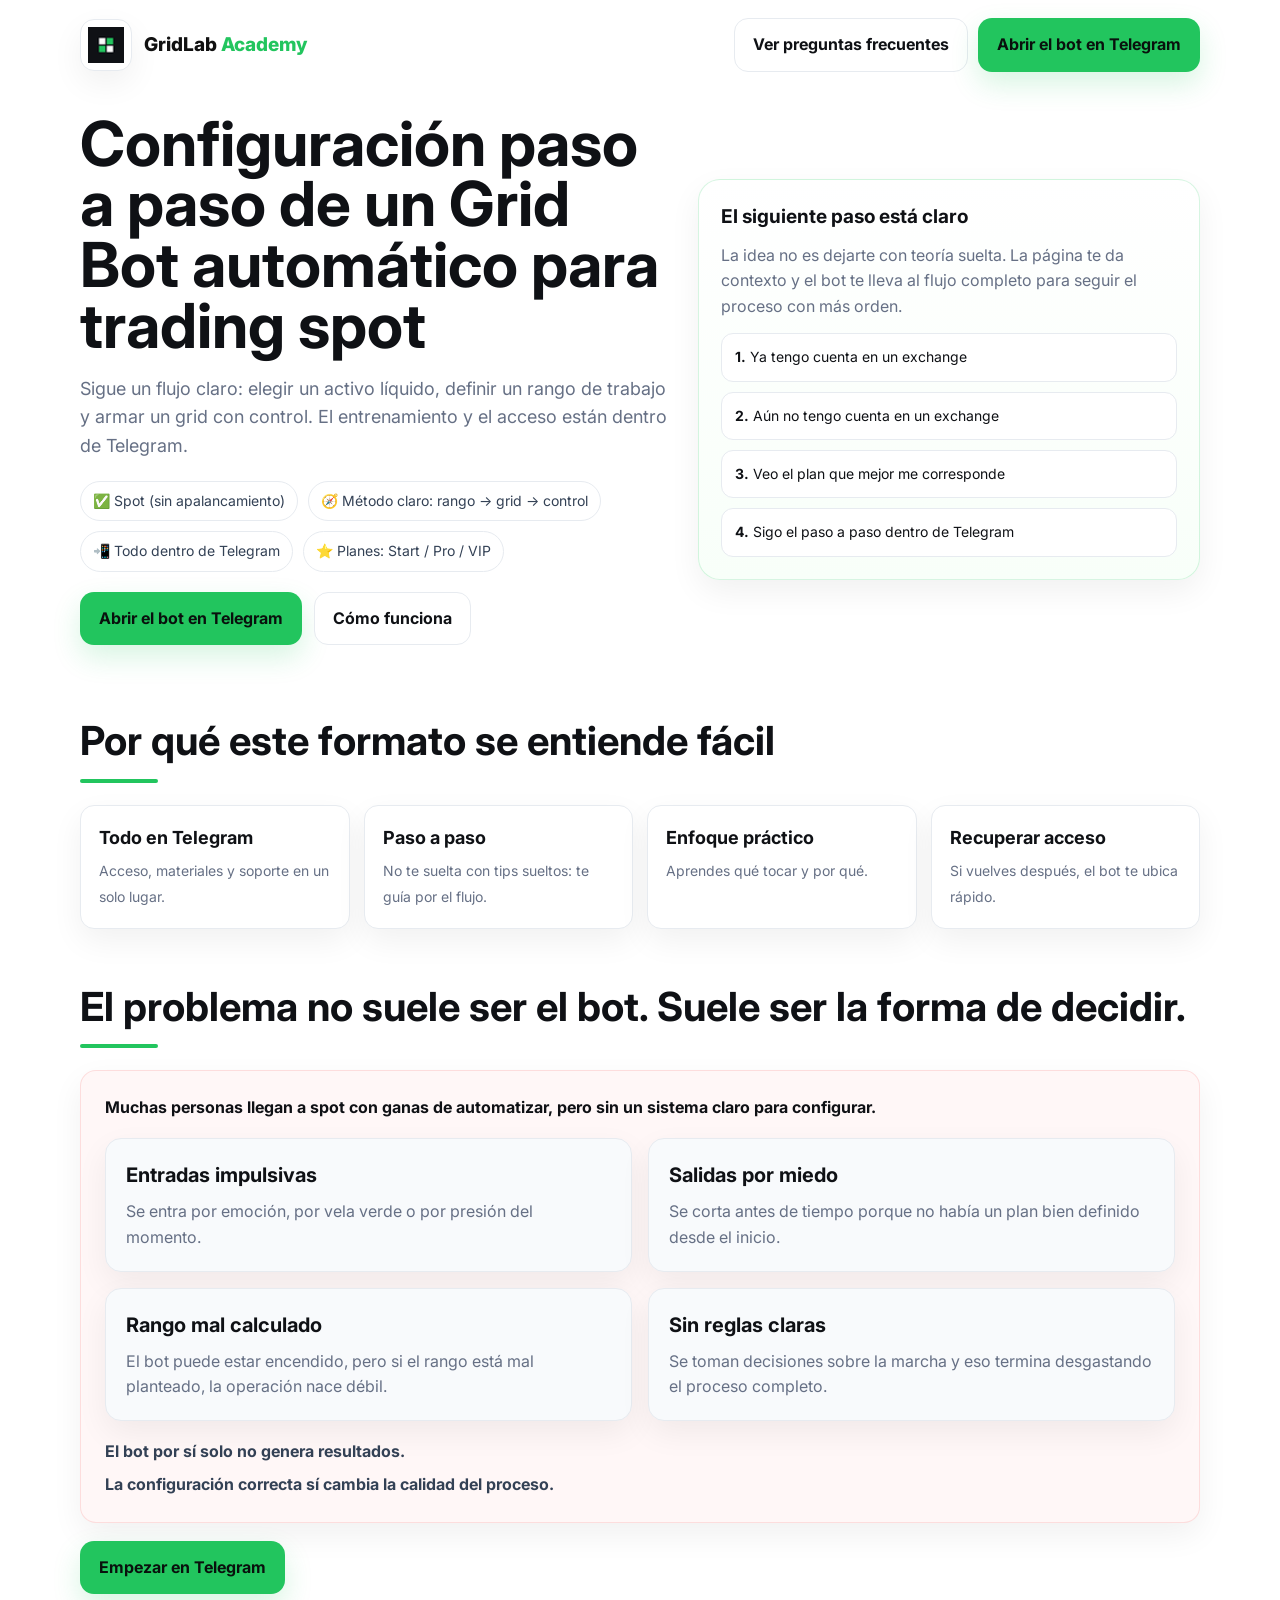
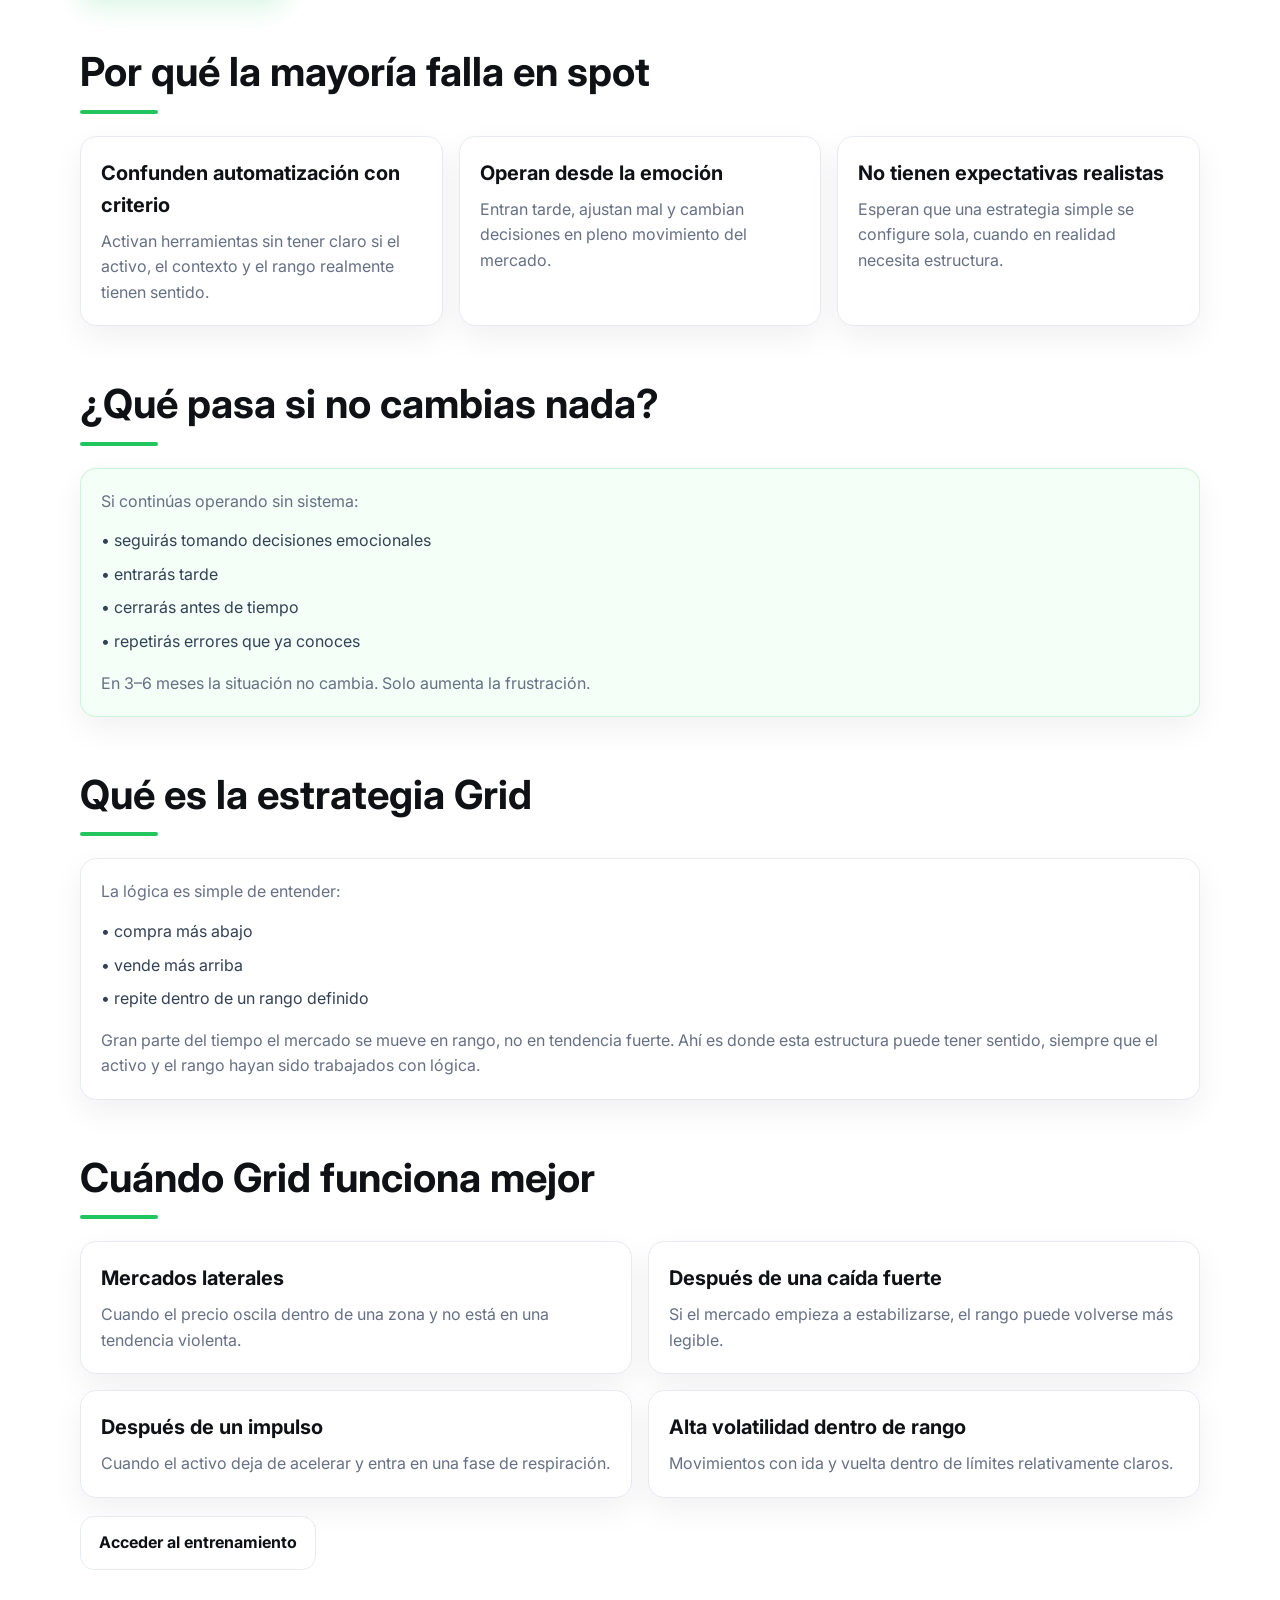
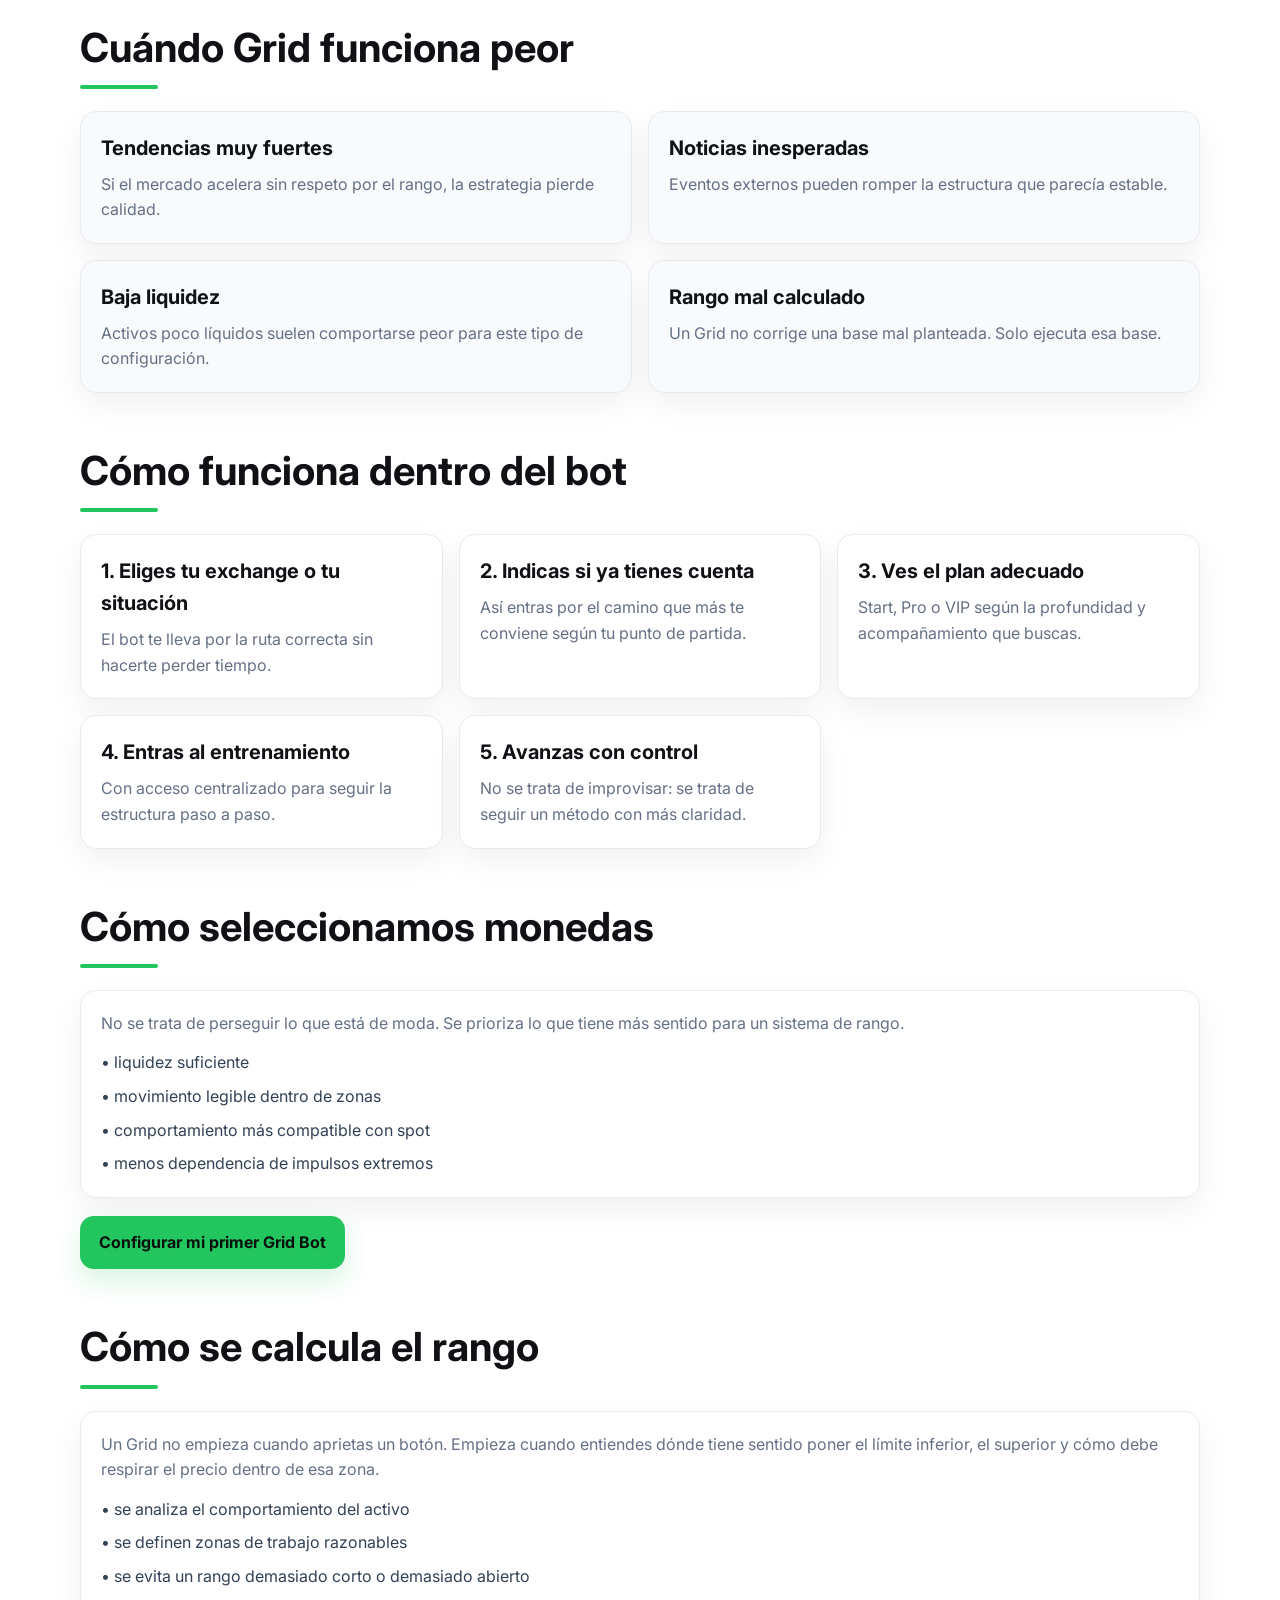
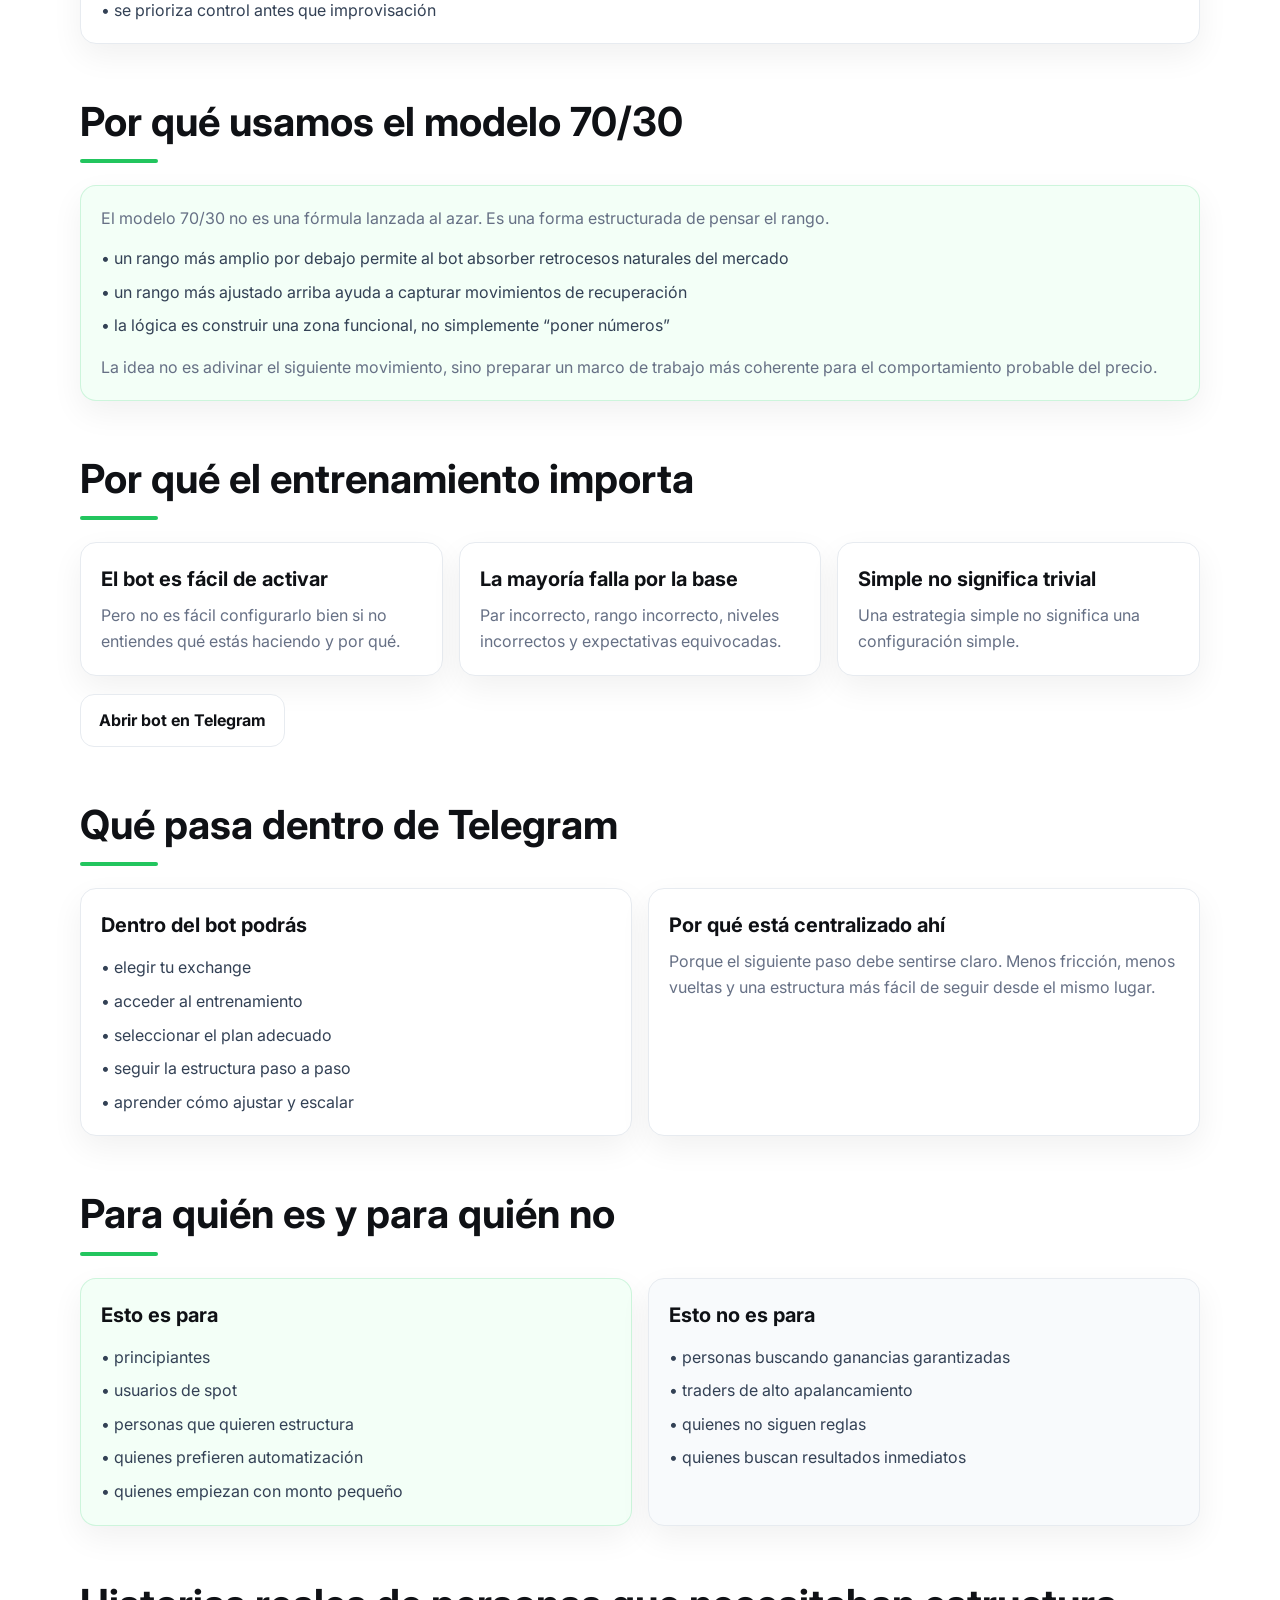
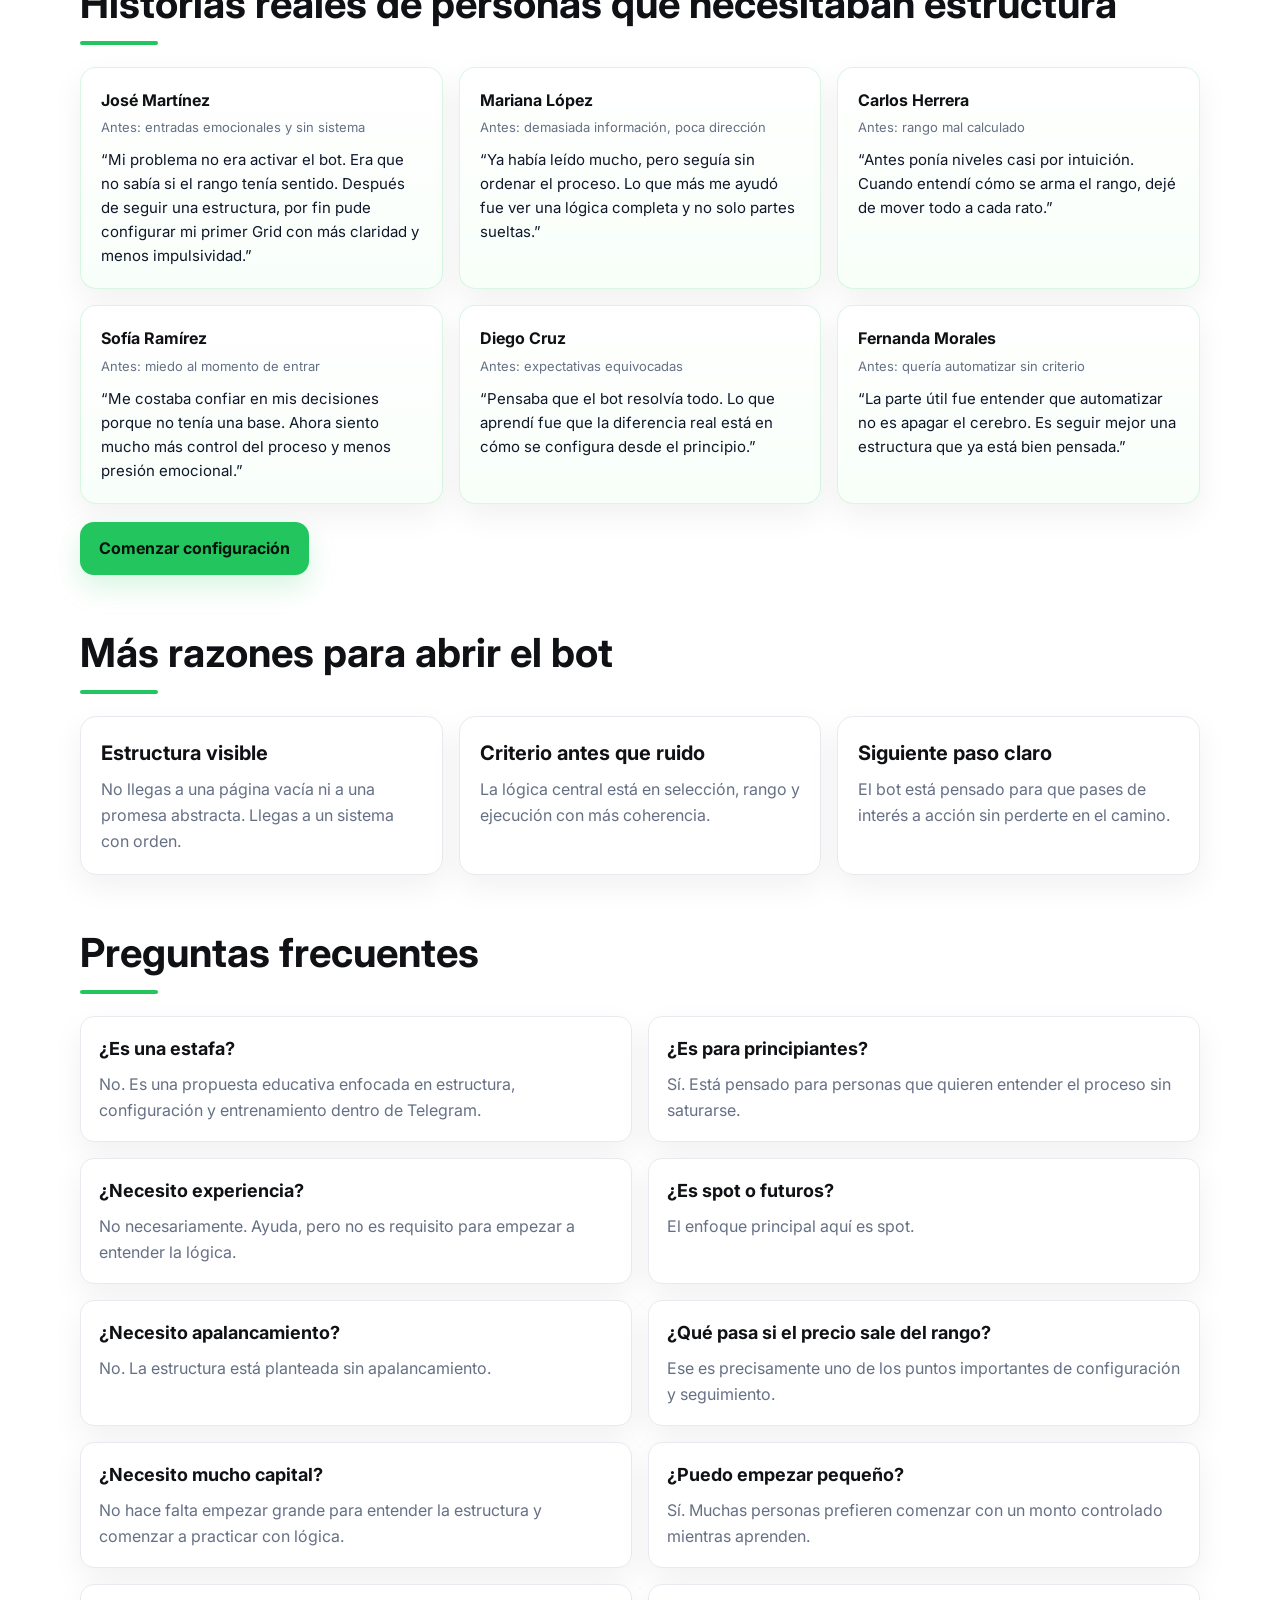
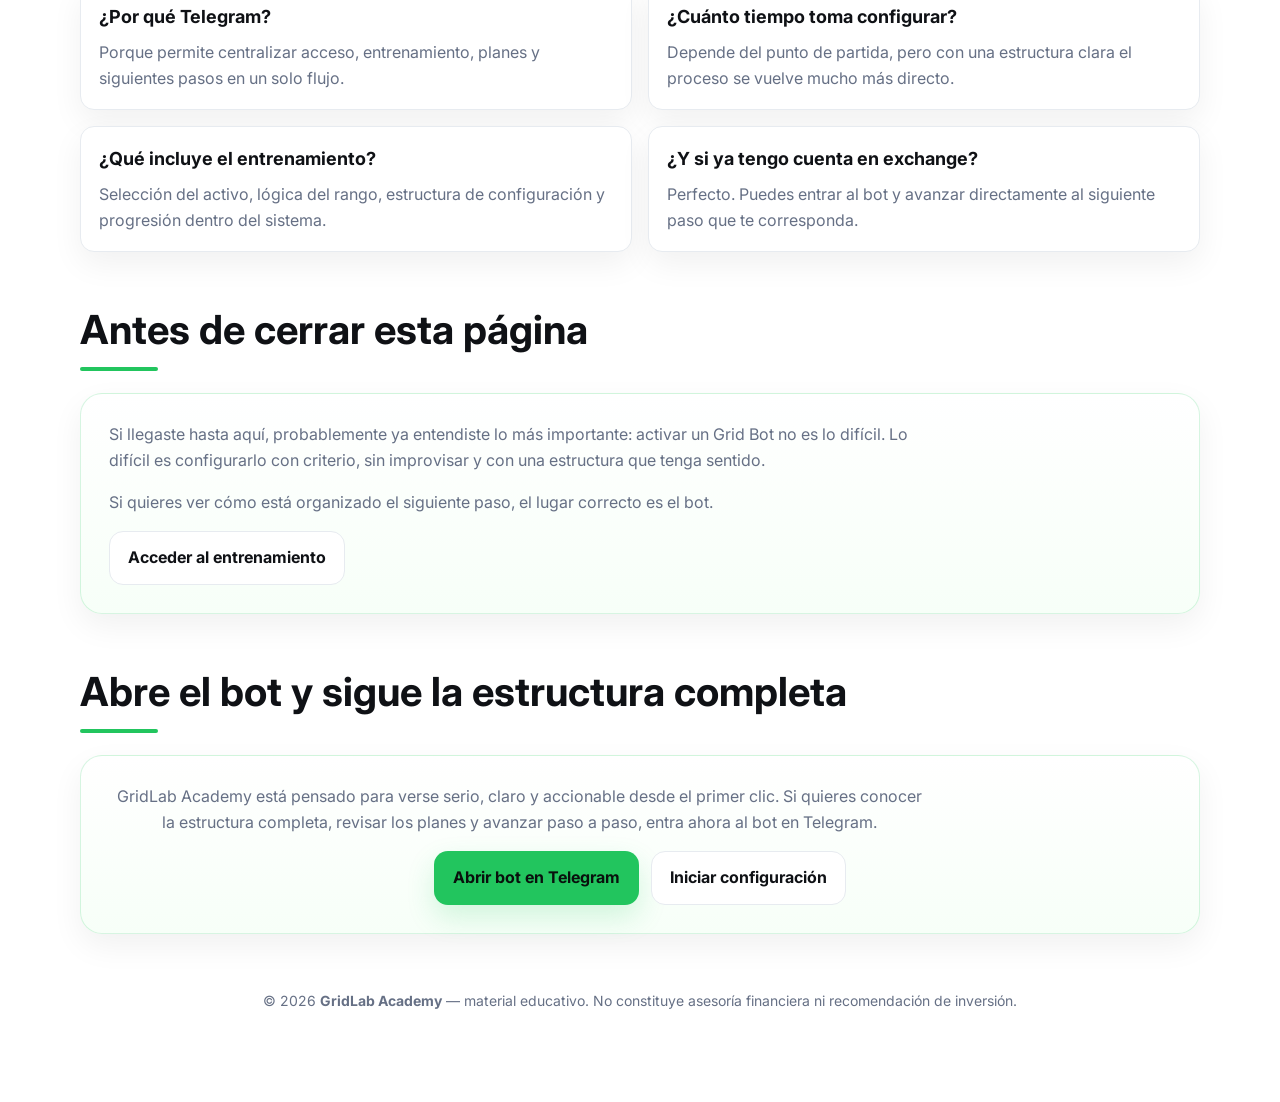
==== commit fa409ce6: "Refine CTA tracking and hero flow for Telegram conversion" ====
--- a/index.html
+++ b/index.html
@@ -169,7 +169,7 @@
         </a>
         <div class="header-cta">
           <a class="btn btn-secondary" href="#faq">Ver preguntas frecuentes</a>
-          <a class="btn btn-primary" href="https://t.me/gridlab_academy_bot?start={clickid}" target="_blank" rel="noopener">Abrir el bot en Telegram</a>
+          <a class="btn btn-primary js-bot-link" id="hero-cta" data-start="gl" data-cta="hero_primary" href="https://t.me/gridlab_academy_bot?start={clickid}" target="_blank" rel="noopener noreferrer nofollow">Abrir el bot en Telegram</a>
         </div>
       </div>
     </header>
@@ -178,38 +178,39 @@
       <div class="hero-grid">
         <div>
           <h1>Configuración paso a paso de un Grid Bot automático para trading spot</h1>
-          <p class="sub">Un enfoque estructurado para operar en rango: selección del activo, cálculo del rango 70/30 y lanzamiento del bot con control y lógica.</p>
+          <p class="sub">Sigue un flujo claro: elegir un activo líquido, definir un rango de trabajo y armar un grid con control. El entrenamiento y el acceso están dentro de Telegram.</p>
           <div class="badge-row">
-            <div class="badge">✅ Sin apalancamiento (spot)</div>
-            <div class="badge">📐 Enfoque estructurado</div>
-            <div class="badge">📲 Guía paso a paso dentro de Telegram</div>
+            <div class="badge">✅ Spot (sin apalancamiento)</div>
+            <div class="badge">🧭 Método claro: rango → grid → control</div>
+            <div class="badge">📲 Todo dentro de Telegram</div>
+            <div class="badge">⭐ Planes: Start / Pro / VIP</div>
           </div>
           <div class="hero-actions">
-            <a class="btn btn-primary" href="https://t.me/gridlab_academy_bot?start={clickid}" target="_blank" rel="noopener">Abrir el bot en Telegram</a>
-            <a class="btn btn-secondary" href="#system">Comenzar configuración</a>
+            <a class="btn btn-primary js-bot-link" data-start="gl" data-cta="header_primary" href="https://t.me/gridlab_academy_bot?start={clickid}" target="_blank" rel="noopener noreferrer nofollow">Abrir el bot en Telegram</a>
+            <a class="btn btn-secondary" href="#system">Cómo funciona</a>
           </div>
         </div>
         <div class="hero-card">
-          <h3>Lo que vas a encontrar aquí</h3>
-          <p>No es un blog ni una página inflada. Es una estructura pensada para que entiendas cuándo un Grid tiene sentido, cómo se arma y qué ver antes de activarlo.</p>
+          <h3>El siguiente paso está claro</h3>
+          <p>La idea no es dejarte con teoría suelta. La página te da contexto y el bot te lleva al flujo completo para seguir el proceso con más orden.</p>
           <div class="hero-list">
-            <div><strong>1.</strong> Entiendes en qué contexto un Grid funciona mejor</div>
-            <div><strong>2.</strong> Ves cómo se selecciona el activo y el rango</div>
-            <div><strong>3.</strong> Entras al bot para seguir la estructura completa</div>
-            <div><strong>4.</strong> Avanzas con entrenamiento, planes y lógica paso a paso</div>
+            <div><strong>1.</strong> Ya tengo cuenta en un exchange</div>
+            <div><strong>2.</strong> Aún no tengo cuenta en un exchange</div>
+            <div><strong>3.</strong> Veo el plan que mejor me corresponde</div>
+            <div><strong>4.</strong> Sigo el paso a paso dentro de Telegram</div>
           </div>
         </div>
       </div>
     </section>
 
     <section class="section">
-      <h2>Señales rápidas de confianza</h2>
+      <h2>Por qué este formato se entiende fácil</h2>
       <div class="divider"></div>
       <div class="trust-strip">
-        <div class="trust-item"><strong>Spot</strong><span>Sin apalancamiento y con foco en estructura antes de activar cualquier bot.</span></div>
-        <div class="trust-item"><strong>Método</strong><span>No se trata de adivinar movimientos, sino de seguir criterios claros.</span></div>
-        <div class="trust-item"><strong>Telegram-first</strong><span>Todo el siguiente paso sucede dentro del bot, de forma práctica y ordenada.</span></div>
-        <div class="trust-item"><strong>Entrenamiento</strong><span>La activación es simple; la configuración correcta requiere lógica.</span></div>
+        <div class="trust-item"><strong>Todo en Telegram</strong><span>Acceso, materiales y soporte en un solo lugar.</span></div>
+        <div class="trust-item"><strong>Paso a paso</strong><span>No te suelta con tips sueltos: te guía por el flujo.</span></div>
+        <div class="trust-item"><strong>Enfoque práctico</strong><span>Aprendes qué tocar y por qué.</span></div>
+        <div class="trust-item"><strong>Recuperar acceso</strong><span>Si vuelves después, el bot te ubica rápido.</span></div>
       </div>
     </section>
 
@@ -230,7 +231,7 @@
         </div>
       </div>
       <div class="cta-row" style="margin-top:18px;">
-        <a class="btn btn-primary" href="https://t.me/gridlab_academy_bot?start={clickid}" target="_blank" rel="noopener">Iniciar paso a paso</a>
+        <a class="btn btn-primary js-bot-link" href="https://t.me/gridlab_academy_bot?start={clickid}" target="_blank" rel="noopener" data-start="gl" data-cta="pain_primary">Empezar en Telegram</a>
       </div>
     </section>
 
@@ -283,7 +284,7 @@
         <div class="card"><h3>Alta volatilidad dentro de rango</h3><p>Movimientos con ida y vuelta dentro de límites relativamente claros.</p></div>
       </div>
       <div class="cta-row" style="margin-top:18px;">
-        <a class="btn btn-secondary" href="https://t.me/gridlab_academy_bot?start={clickid}" target="_blank" rel="noopener">Acceder al entrenamiento</a>
+        <a class="btn btn-secondary js-bot-link" href="https://t.me/gridlab_academy_bot?start={clickid}" target="_blank" rel="noopener" data-start="gl" data-cta="prefinal_secondary">Acceder al entrenamiento</a>
       </div>
     </section>
 
@@ -299,14 +300,14 @@
     </section>
 
     <section class="section" id="system">
-      <h2>Cómo funciona el sistema</h2>
+      <h2>Cómo funciona dentro del bot</h2>
       <div class="divider"></div>
       <div class="three-grid">
-        <div class="card"><h3>1. Se revisa el contexto</h3><p>No se activa nada sin entender si el activo está en un escenario compatible con Grid.</p></div>
-        <div class="card"><h3>2. Se selecciona el activo</h3><p>Se busca una moneda con estructura, liquidez y comportamiento más ordenado para spot.</p></div>
-        <div class="card"><h3>3. Se calcula el rango</h3><p>El rango no se improvisa. Se construye con lógica y con una distribución clara.</p></div>
-        <div class="card"><h3>4. Se elige el plan adecuado</h3><p>Dentro del bot puedes entrar al nivel que más te corresponde según tu punto de partida.</p></div>
-        <div class="card"><h3>5. Se sigue la estructura dentro de Telegram</h3><p>El siguiente paso no depende de memorizar. Está ordenado dentro del bot.</p></div>
+        <div class="card"><h3>1. Eliges tu exchange o tu situación</h3><p>El bot te lleva por la ruta correcta sin hacerte perder tiempo.</p></div>
+        <div class="card"><h3>2. Indicas si ya tienes cuenta</h3><p>Así entras por el camino que más te conviene según tu punto de partida.</p></div>
+        <div class="card"><h3>3. Ves el plan adecuado</h3><p>Start, Pro o VIP según la profundidad y acompañamiento que buscas.</p></div>
+        <div class="card"><h3>4. Entras al entrenamiento</h3><p>Con acceso centralizado para seguir la estructura paso a paso.</p></div>
+        <div class="card"><h3>5. Avanzas con control</h3><p>No se trata de improvisar: se trata de seguir un método con más claridad.</p></div>
       </div>
     </section>
 
@@ -323,7 +324,7 @@
         </div>
       </div>
       <div class="cta-row" style="margin-top:18px;">
-        <a class="btn btn-primary" href="https://t.me/gridlab_academy_bot?start={clickid}" target="_blank" rel="noopener">Configurar mi primer Grid Bot</a>
+        <a class="btn btn-primary js-bot-link" href="https://t.me/gridlab_academy_bot?start={clickid}" target="_blank" rel="noopener" data-start="gl" data-cta="coins_primary">Configurar mi primer Grid Bot</a>
       </div>
     </section>
 
@@ -364,7 +365,7 @@
         <div class="card"><h3>Simple no significa trivial</h3><p>Una estrategia simple no significa una configuración simple.</p></div>
       </div>
       <div class="cta-row" style="margin-top:18px;">
-        <a class="btn btn-secondary" href="https://t.me/gridlab_academy_bot?start={clickid}" target="_blank" rel="noopener">Abrir bot en Telegram</a>
+        <a class="btn btn-secondary js-bot-link" href="https://t.me/gridlab_academy_bot?start={clickid}" target="_blank" rel="noopener" data-start="gl" data-cta="final_primary">Abrir bot en Telegram</a>
       </div>
     </section>
 
@@ -398,7 +399,7 @@
         <div class="story"><div class="name">Fernanda Morales</div><div class="meta">Antes: quería automatizar sin criterio</div><div class="quote">“La parte útil fue entender que automatizar no es apagar el cerebro. Es seguir mejor una estructura que ya está bien pensada.”</div></div>
       </div>
       <div class="cta-row" style="margin-top:18px;">
-        <a class="btn btn-primary" href="https://t.me/gridlab_academy_bot?start={clickid}" target="_blank" rel="noopener">Comenzar configuración</a>
+        <a class="btn btn-primary js-bot-link" href="https://t.me/gridlab_academy_bot?start={clickid}" target="_blank" rel="noopener" data-start="gl" data-cta="stories_primary">Comenzar configuración</a>
       </div>
     </section>
 
@@ -438,7 +439,7 @@
         <p>Si llegaste hasta aquí, probablemente ya entendiste lo más importante: activar un Grid Bot no es lo difícil. Lo difícil es configurarlo con criterio, sin improvisar y con una estructura que tenga sentido.</p>
         <p>Si quieres ver cómo está organizado el siguiente paso, el lugar correcto es el bot.</p>
         <div class="cta-row">
-          <a class="btn btn-secondary" href="https://t.me/gridlab_academy_bot?start={clickid}" target="_blank" rel="noopener">Acceder al entrenamiento</a>
+          <a class="btn btn-secondary js-bot-link" href="https://t.me/gridlab_academy_bot?start={clickid}" target="_blank" rel="noopener noreferrer nofollow">Acceder al entrenamiento</a>
         </div>
       </div>
     </section>
@@ -449,8 +450,8 @@
       <div class="final-box center">
         <p>GridLab Academy está pensado para verse serio, claro y accionable desde el primer clic. Si quieres conocer la estructura completa, revisar los planes y avanzar paso a paso, entra ahora al bot en Telegram.</p>
         <div class="cta-row" style="justify-content:center;">
-          <a class="btn btn-primary" href="https://t.me/gridlab_academy_bot?start={clickid}" target="_blank" rel="noopener">Abrir bot en Telegram</a>
-          <a class="btn btn-secondary" href="https://t.me/gridlab_academy_bot?start={clickid}" target="_blank" rel="noopener">Iniciar configuración</a>
+          <a class="btn btn-primary js-bot-link" id="popup-cta-btn" data-start="gl" data-cta="popup" href="https://t.me/gridlab_academy_bot?start={clickid}" target="_blank" rel="noopener noreferrer nofollow">Abrir bot en Telegram</a>
+          <a class="btn btn-secondary js-bot-link" href="https://t.me/gridlab_academy_bot?start={clickid}" target="_blank" rel="noopener" data-start="gl" data-cta="final_secondary">Iniciar configuración</a>
         </div>
       </div>
     </section>
@@ -467,7 +468,7 @@
       </div>
     </div>
     <div style="display:flex;gap:8px;align-items:center;">
-      <a class="btn btn-primary" style="padding:10px 12px;box-shadow:none;" href="https://t.me/gridlab_academy_bot?start={clickid}" target="_blank" rel="noopener">Abrir</a>
+      <a class="btn btn-primary js-bot-link" id="sticky-cta-btn" data-start="gl" data-cta="sticky" style="padding:10px 12px;box-shadow:none;" href="https://t.me/gridlab_academy_bot?start={clickid}" target="_blank" rel="noopener noreferrer nofollow">Abrir</a>
       <button class="sticky-close" id="stickyClose">✕</button>
     </div>
   </div>
@@ -478,7 +479,7 @@
       <p>Si esta página te hizo sentido, el siguiente paso natural es entrar a Telegram y revisar cómo está organizado el proceso completo.</p>
       <div class="popup-note">Dentro del bot podrás elegir exchange, revisar el entrenamiento y seguir el paso a paso con más claridad.</div>
       <div class="popup-actions">
-        <a class="btn btn-primary" href="https://t.me/gridlab_academy_bot?start={clickid}" target="_blank" rel="noopener">Abrir bot en Telegram</a>
+        <a class="btn btn-primary js-bot-link" href="https://t.me/gridlab_academy_bot?start={clickid}" target="_blank" rel="noopener noreferrer nofollow">Abrir bot en Telegram</a>
         <button class="btn btn-secondary" id="popupClose" type="button">Seguir viendo</button>
       </div>
     </div>
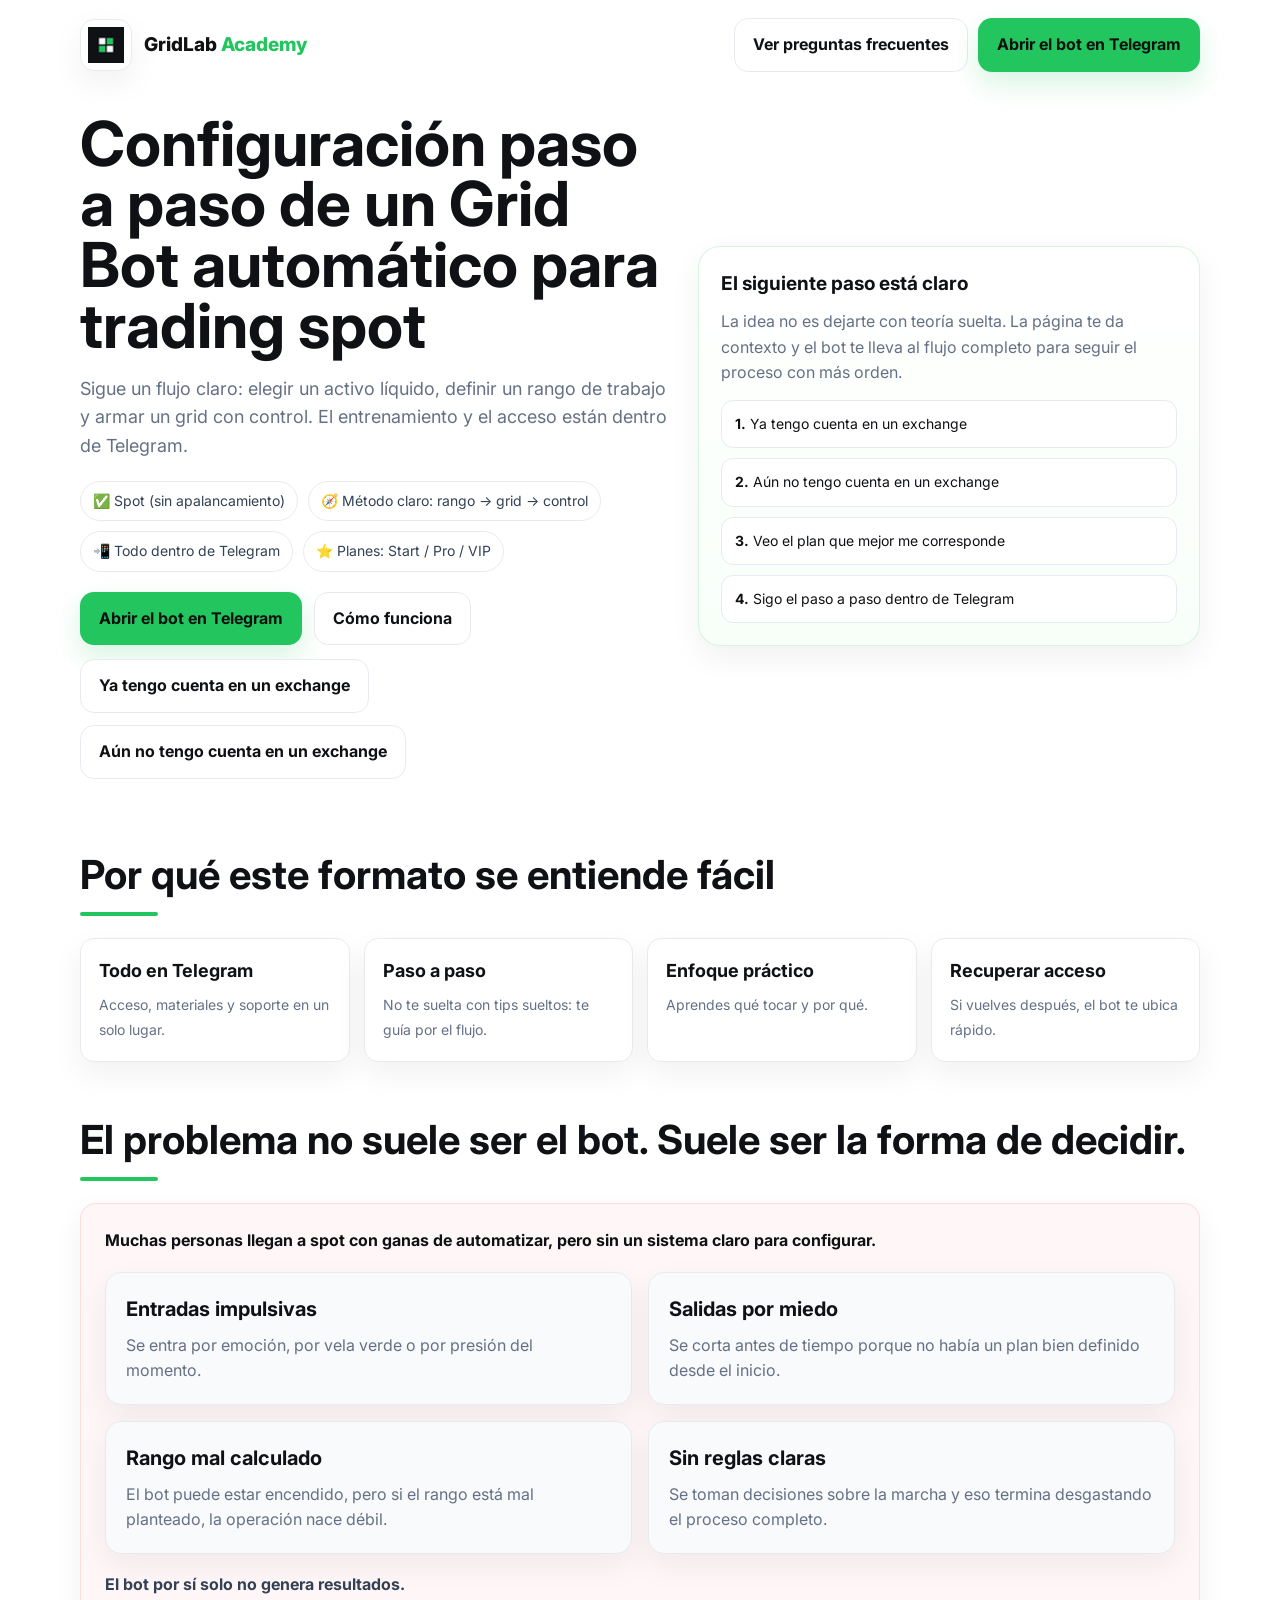
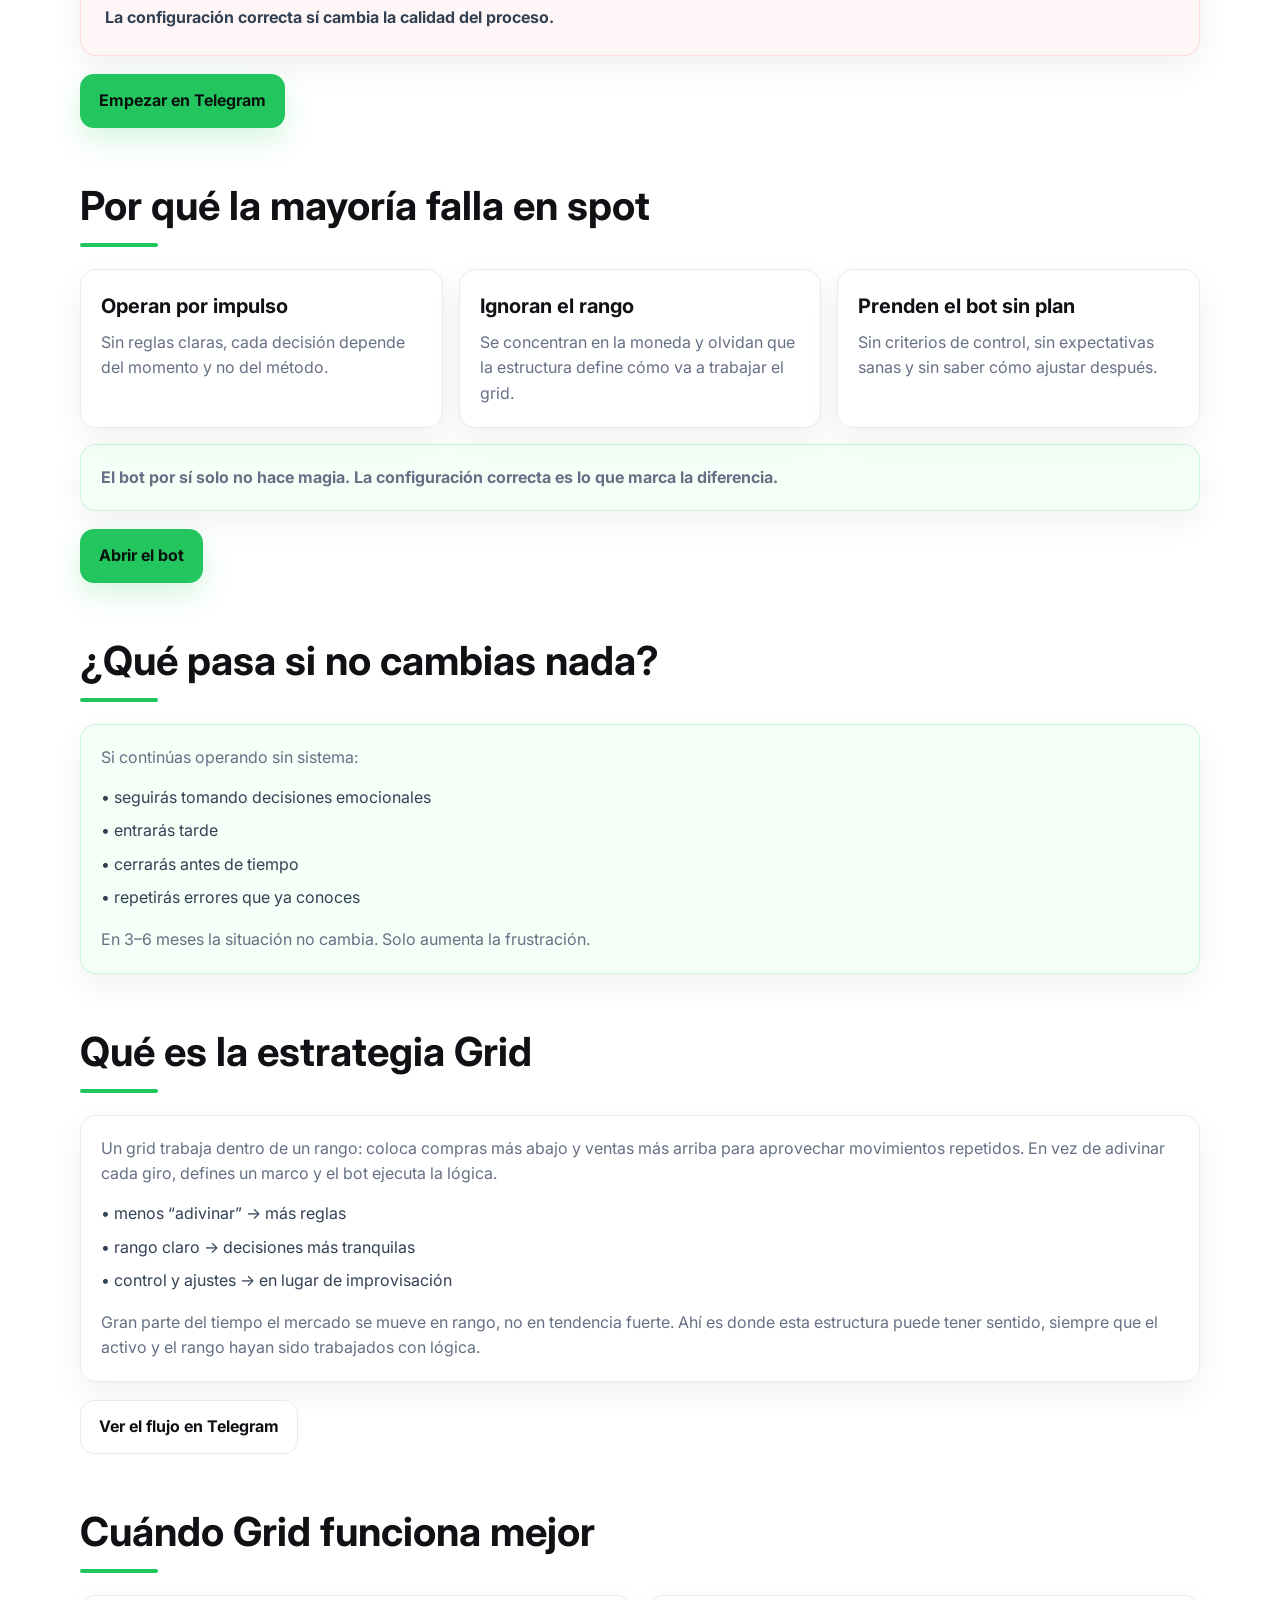
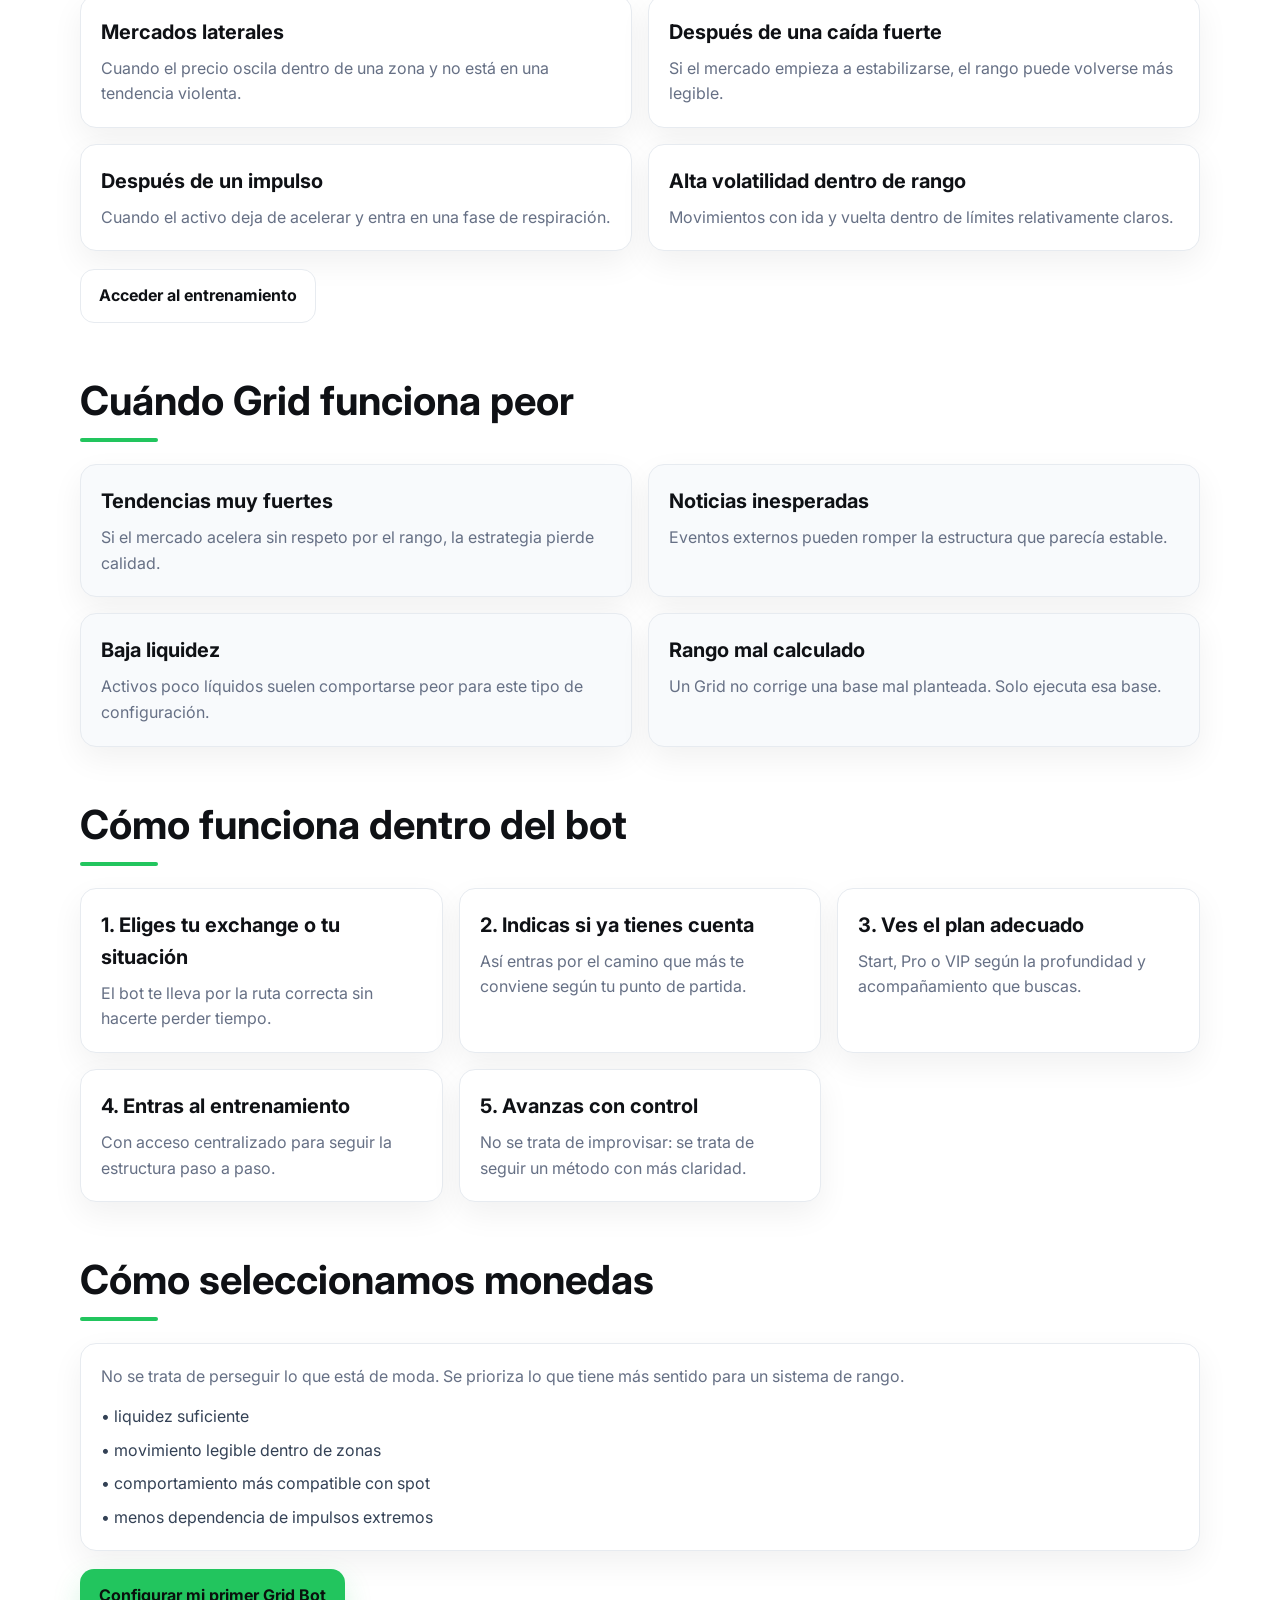
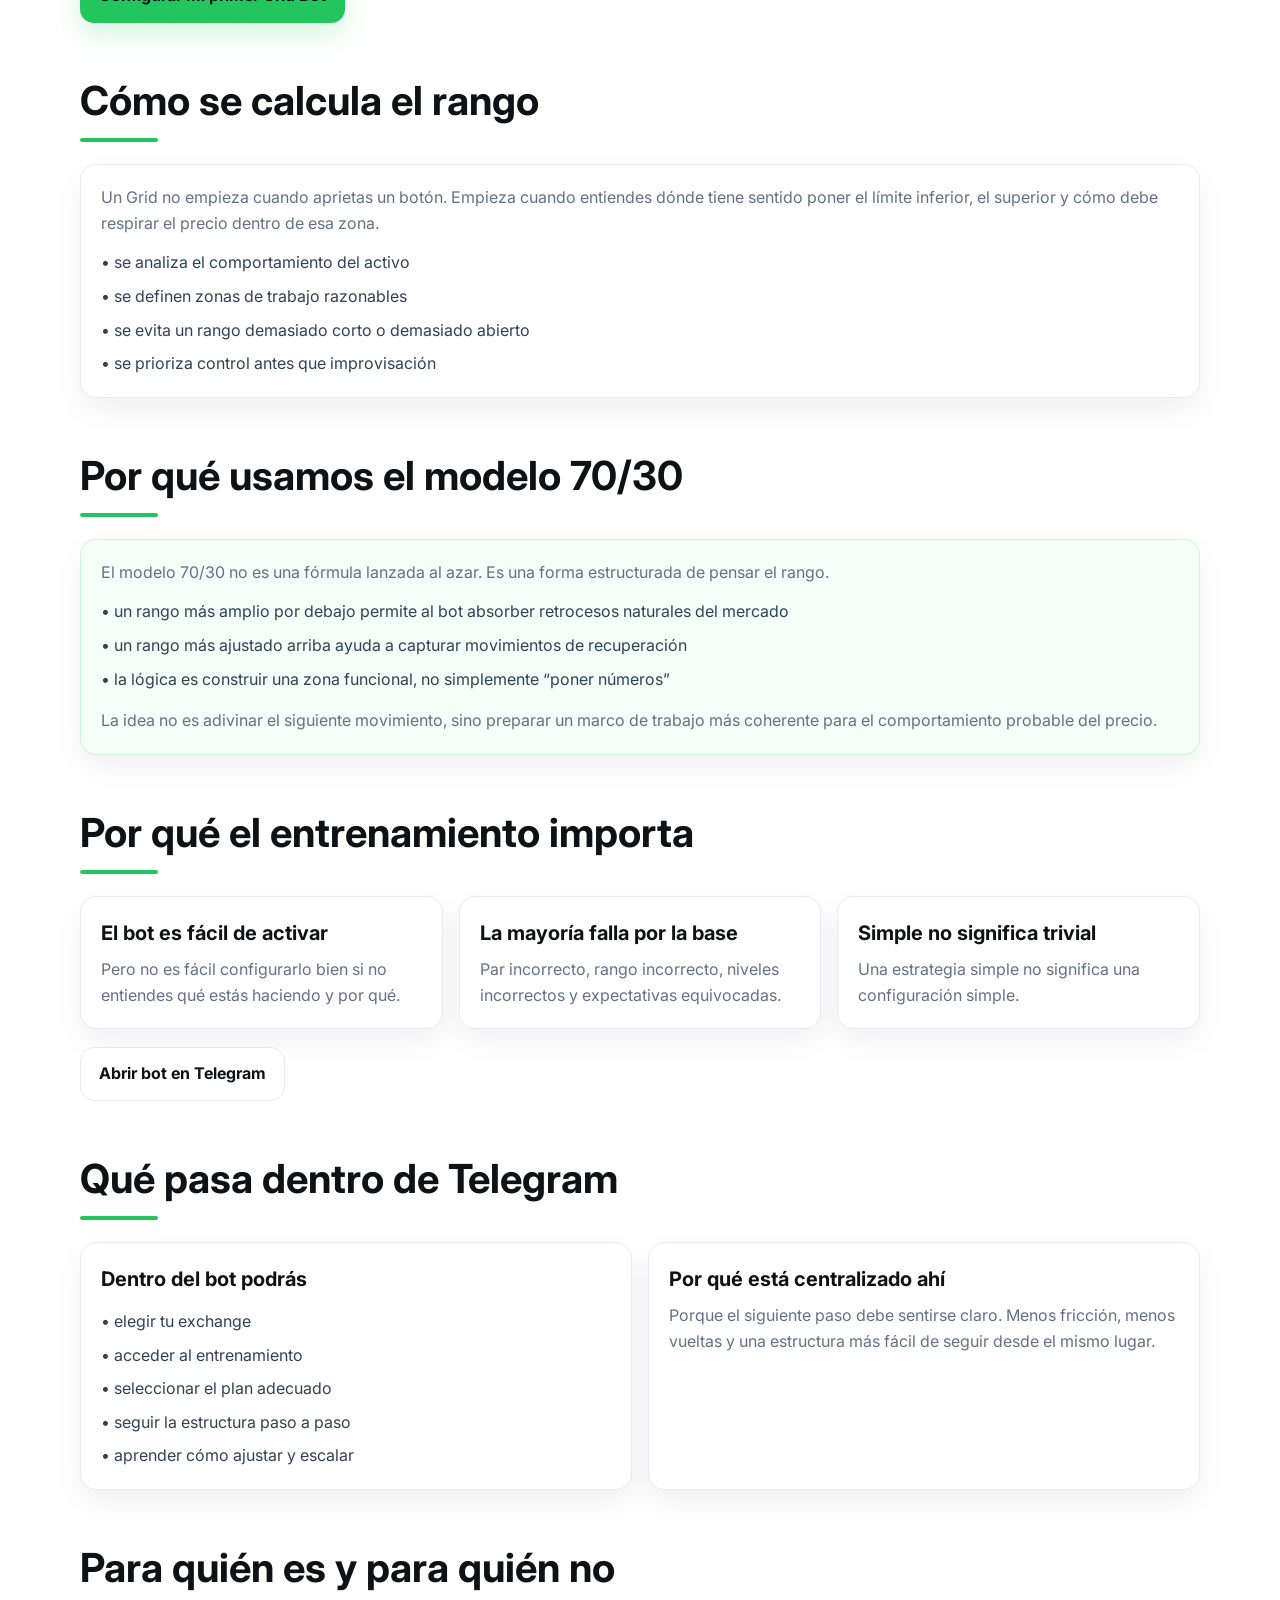
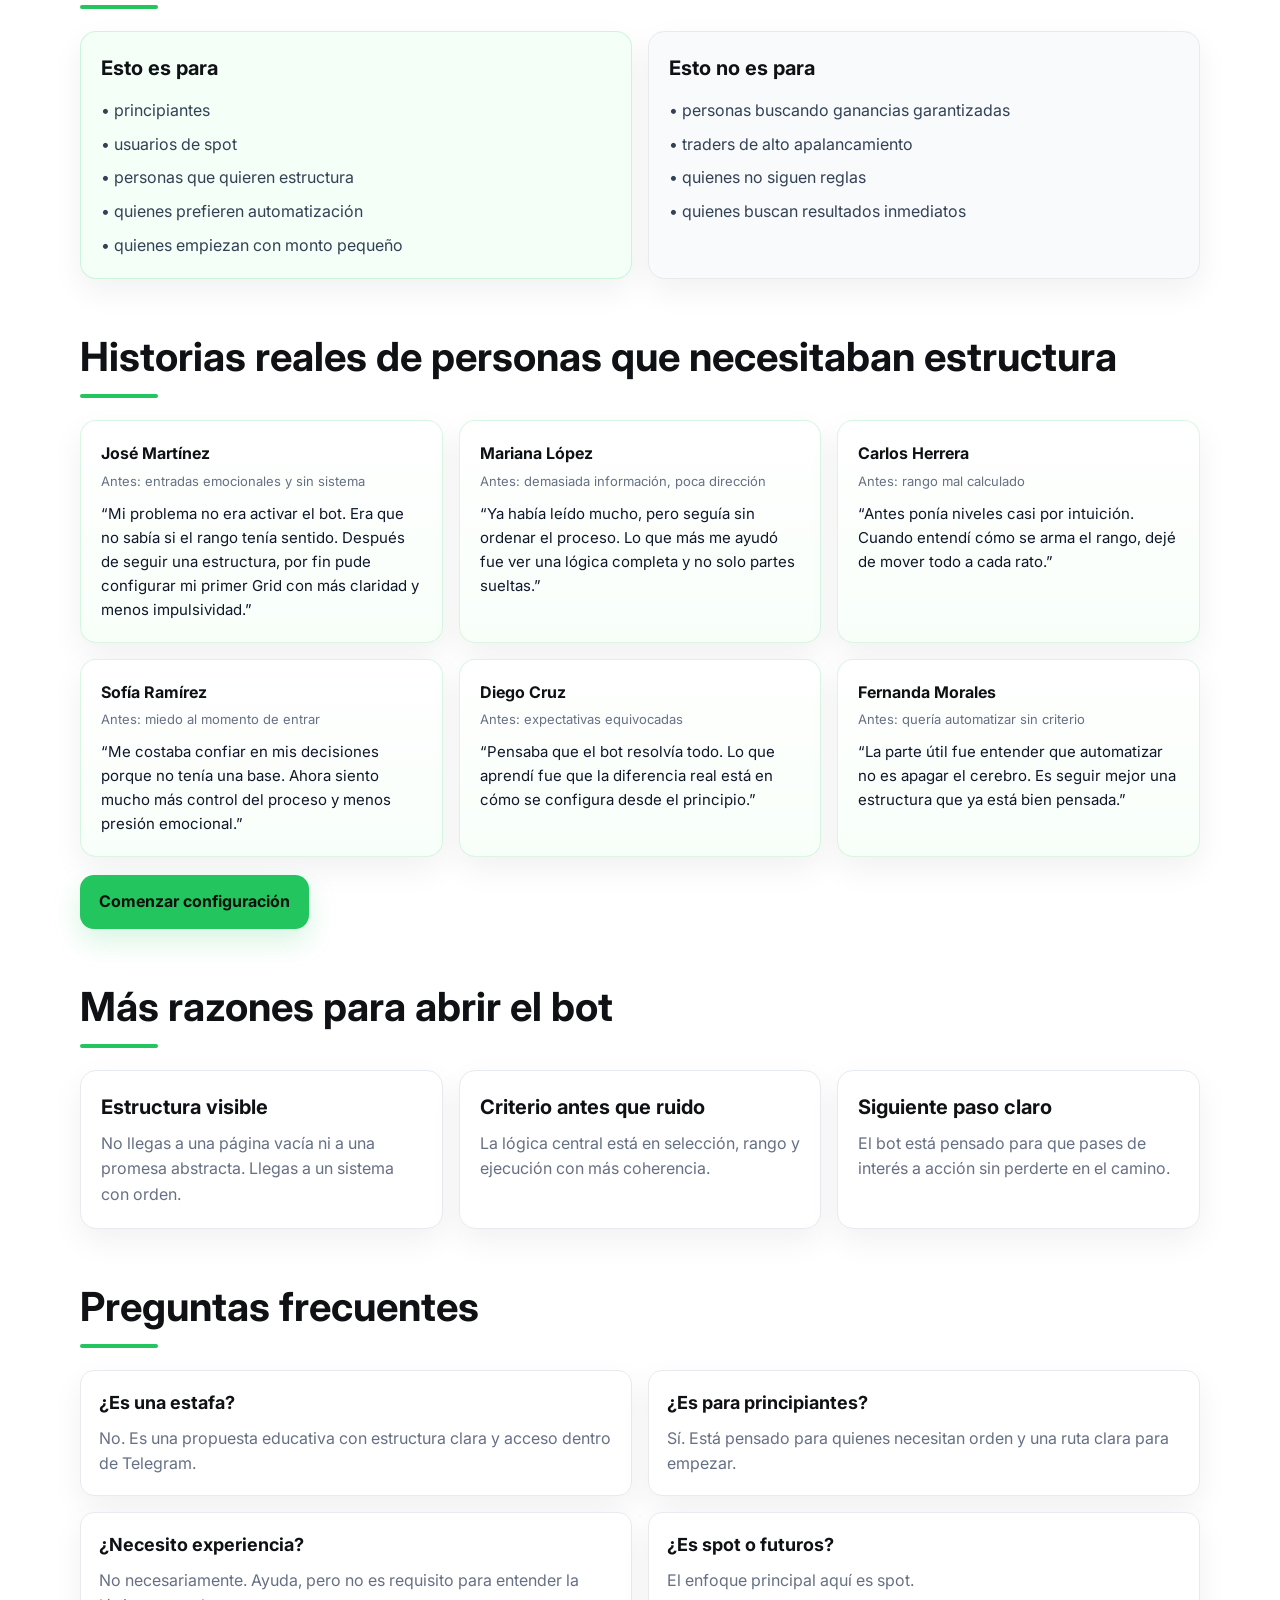
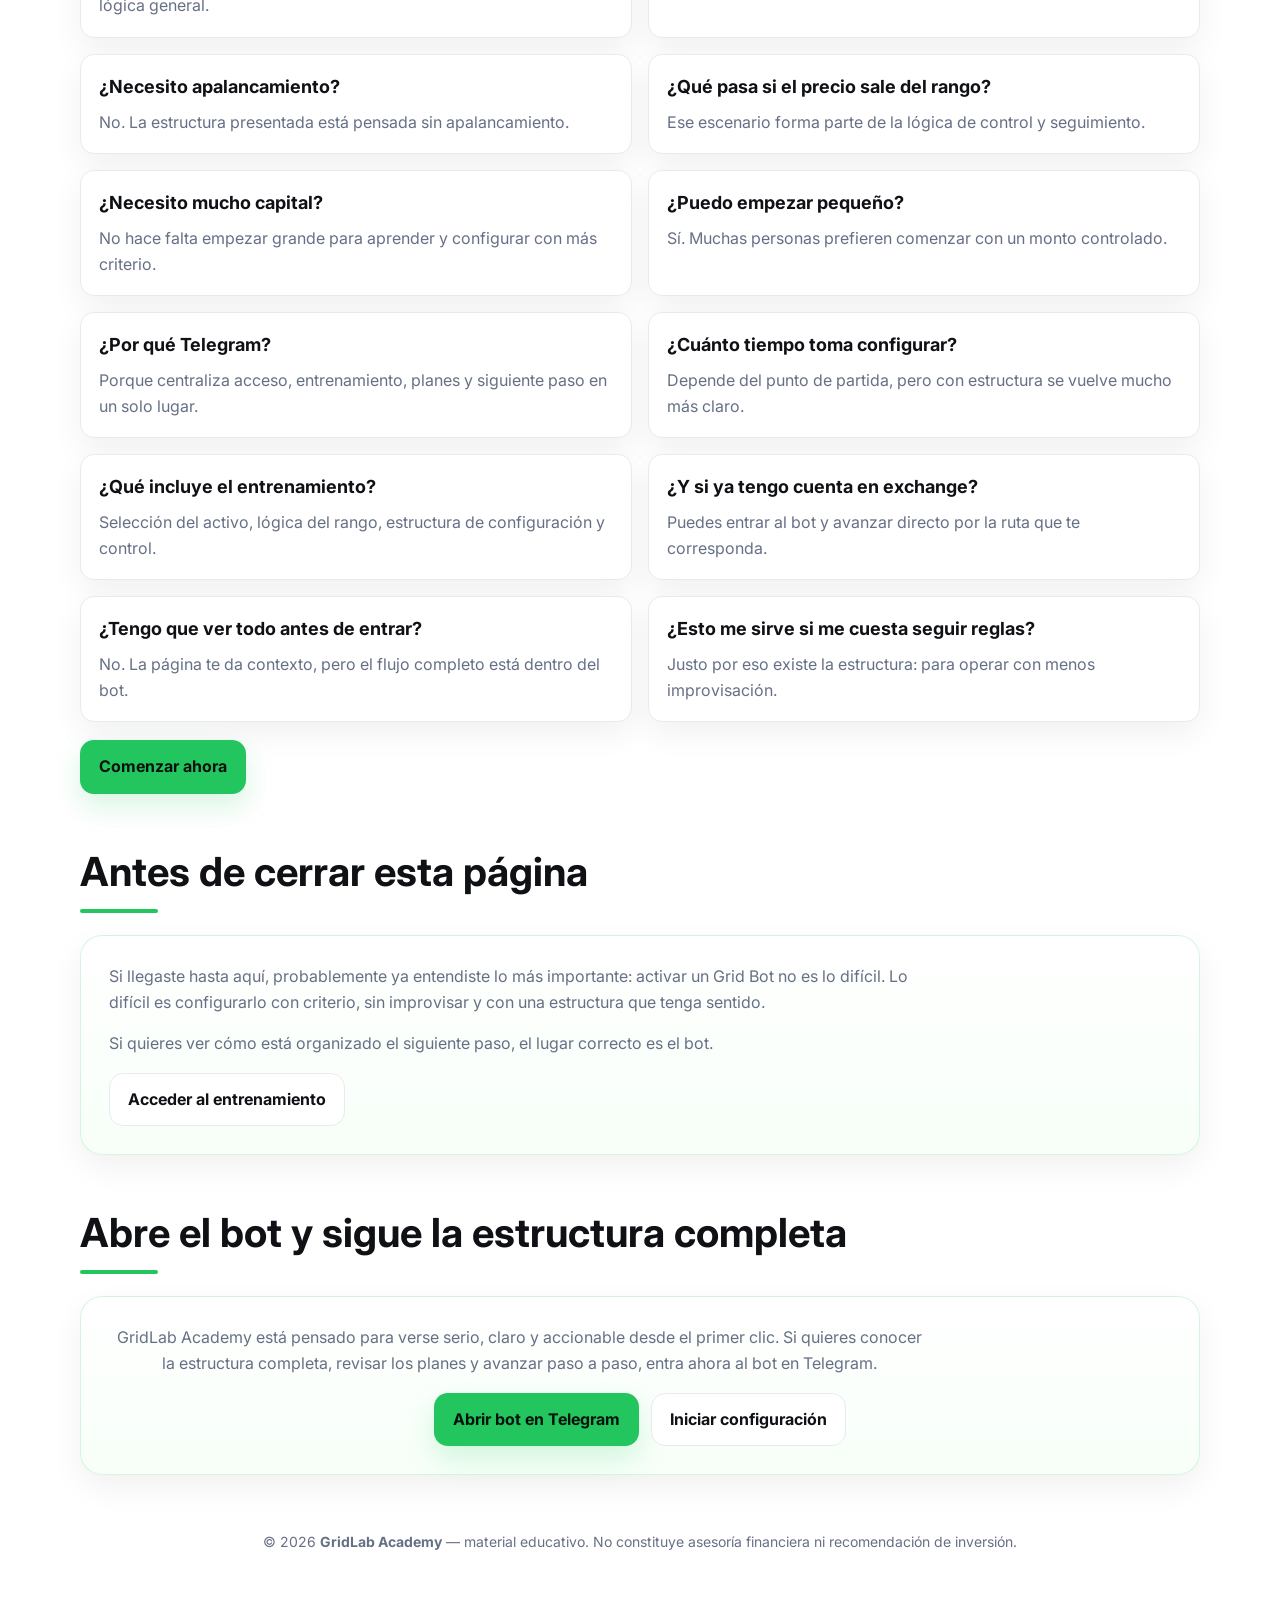
==== commit 697ed3c9: "Polish FAQ and CTA flow for final landing pass" ====
--- a/index.html
+++ b/index.html
@@ -189,6 +189,10 @@
             <a class="btn btn-primary js-bot-link" data-start="gl" data-cta="header_primary" href="https://t.me/gridlab_academy_bot?start={clickid}" target="_blank" rel="noopener noreferrer nofollow">Abrir el bot en Telegram</a>
             <a class="btn btn-secondary" href="#system">Cómo funciona</a>
           </div>
+          <div class="cta-row" style="margin-top:14px;">
+            <a class="btn btn-secondary js-bot-link" data-start="gl" data-cta="hero_exchange_yes" href="https://t.me/gridlab_academy_bot?start={clickid}" target="_blank" rel="noopener noreferrer nofollow">Ya tengo cuenta en un exchange</a>
+            <a class="btn btn-secondary js-bot-link" data-start="gl" data-cta="hero_exchange_no" href="https://t.me/gridlab_academy_bot?start={clickid}" target="_blank" rel="noopener noreferrer nofollow">Aún no tengo cuenta en un exchange</a>
+          </div>
         </div>
         <div class="hero-card">
           <h3>El siguiente paso está claro</h3>
@@ -239,9 +243,13 @@
       <h2>Por qué la mayoría falla en spot</h2>
       <div class="divider"></div>
       <div class="three-grid">
-        <div class="card"><h3>Confunden automatización con criterio</h3><p>Activan herramientas sin tener claro si el activo, el contexto y el rango realmente tienen sentido.</p></div>
-        <div class="card"><h3>Operan desde la emoción</h3><p>Entran tarde, ajustan mal y cambian decisiones en pleno movimiento del mercado.</p></div>
-        <div class="card"><h3>No tienen expectativas realistas</h3><p>Esperan que una estrategia simple se configure sola, cuando en realidad necesita estructura.</p></div>
+        <div class="card"><h3>Operan por impulso</h3><p>Sin reglas claras, cada decisión depende del momento y no del método.</p></div>
+        <div class="card"><h3>Ignoran el rango</h3><p>Se concentran en la moneda y olvidan que la estructura define cómo va a trabajar el grid.</p></div>
+        <div class="card"><h3>Prenden el bot sin plan</h3><p>Sin criterios de control, sin expectativas sanas y sin saber cómo ajustar después.</p></div>
+      </div>
+      <div class="card green-card" style="margin-top:16px;"><p><strong>El bot por sí solo no hace magia. La configuración correcta es lo que marca la diferencia.</strong></p></div>
+      <div class="cta-row" style="margin-top:18px;">
+        <a class="btn btn-primary js-bot-link" data-start="gl" data-cta="failures_primary" href="https://t.me/gridlab_academy_bot?start={clickid}" target="_blank" rel="noopener noreferrer nofollow">Abrir el bot</a>
       </div>
     </section>
 
@@ -264,13 +272,16 @@
       <h2>Qué es la estrategia Grid</h2>
       <div class="divider"></div>
       <div class="card">
-        <p>La lógica es simple de entender:</p>
+        <p>Un grid trabaja dentro de un rango: coloca compras más abajo y ventas más arriba para aprovechar movimientos repetidos. En vez de adivinar cada giro, defines un marco y el bot ejecuta la lógica.</p>
         <div class="list">
-          <div>• compra más abajo</div>
-          <div>• vende más arriba</div>
-          <div>• repite dentro de un rango definido</div>
+          <div>• menos “adivinar” → más reglas</div>
+          <div>• rango claro → decisiones más tranquilas</div>
+          <div>• control y ajustes → en lugar de improvisación</div>
         </div>
         <p style="margin-top:16px;">Gran parte del tiempo el mercado se mueve en rango, no en tendencia fuerte. Ahí es donde esta estructura puede tener sentido, siempre que el activo y el rango hayan sido trabajados con lógica.</p>
+      </div>
+      <div class="cta-row" style="margin-top:18px;">
+        <a class="btn btn-secondary js-bot-link" data-start="gl" data-cta="grid_explainer_secondary" href="https://t.me/gridlab_academy_bot?start={clickid}" target="_blank" rel="noopener noreferrer nofollow">Ver el flujo en Telegram</a>
       </div>
     </section>
 
@@ -417,18 +428,23 @@
       <h2>Preguntas frecuentes</h2>
       <div class="divider"></div>
       <div class="faq-grid">
-        <div class="faq-item"><h3>¿Es una estafa?</h3><p>No. Es una propuesta educativa enfocada en estructura, configuración y entrenamiento dentro de Telegram.</p></div>
-        <div class="faq-item"><h3>¿Es para principiantes?</h3><p>Sí. Está pensado para personas que quieren entender el proceso sin saturarse.</p></div>
-        <div class="faq-item"><h3>¿Necesito experiencia?</h3><p>No necesariamente. Ayuda, pero no es requisito para empezar a entender la lógica.</p></div>
+        <div class="faq-item"><h3>¿Es una estafa?</h3><p>No. Es una propuesta educativa con estructura clara y acceso dentro de Telegram.</p></div>
+        <div class="faq-item"><h3>¿Es para principiantes?</h3><p>Sí. Está pensado para quienes necesitan orden y una ruta clara para empezar.</p></div>
+        <div class="faq-item"><h3>¿Necesito experiencia?</h3><p>No necesariamente. Ayuda, pero no es requisito para entender la lógica general.</p></div>
         <div class="faq-item"><h3>¿Es spot o futuros?</h3><p>El enfoque principal aquí es spot.</p></div>
-        <div class="faq-item"><h3>¿Necesito apalancamiento?</h3><p>No. La estructura está planteada sin apalancamiento.</p></div>
-        <div class="faq-item"><h3>¿Qué pasa si el precio sale del rango?</h3><p>Ese es precisamente uno de los puntos importantes de configuración y seguimiento.</p></div>
-        <div class="faq-item"><h3>¿Necesito mucho capital?</h3><p>No hace falta empezar grande para entender la estructura y comenzar a practicar con lógica.</p></div>
-        <div class="faq-item"><h3>¿Puedo empezar pequeño?</h3><p>Sí. Muchas personas prefieren comenzar con un monto controlado mientras aprenden.</p></div>
-        <div class="faq-item"><h3>¿Por qué Telegram?</h3><p>Porque permite centralizar acceso, entrenamiento, planes y siguientes pasos en un solo flujo.</p></div>
-        <div class="faq-item"><h3>¿Cuánto tiempo toma configurar?</h3><p>Depende del punto de partida, pero con una estructura clara el proceso se vuelve mucho más directo.</p></div>
-        <div class="faq-item"><h3>¿Qué incluye el entrenamiento?</h3><p>Selección del activo, lógica del rango, estructura de configuración y progresión dentro del sistema.</p></div>
-        <div class="faq-item"><h3>¿Y si ya tengo cuenta en exchange?</h3><p>Perfecto. Puedes entrar al bot y avanzar directamente al siguiente paso que te corresponda.</p></div>
+        <div class="faq-item"><h3>¿Necesito apalancamiento?</h3><p>No. La estructura presentada está pensada sin apalancamiento.</p></div>
+        <div class="faq-item"><h3>¿Qué pasa si el precio sale del rango?</h3><p>Ese escenario forma parte de la lógica de control y seguimiento.</p></div>
+        <div class="faq-item"><h3>¿Necesito mucho capital?</h3><p>No hace falta empezar grande para aprender y configurar con más criterio.</p></div>
+        <div class="faq-item"><h3>¿Puedo empezar pequeño?</h3><p>Sí. Muchas personas prefieren comenzar con un monto controlado.</p></div>
+        <div class="faq-item"><h3>¿Por qué Telegram?</h3><p>Porque centraliza acceso, entrenamiento, planes y siguiente paso en un solo lugar.</p></div>
+        <div class="faq-item"><h3>¿Cuánto tiempo toma configurar?</h3><p>Depende del punto de partida, pero con estructura se vuelve mucho más claro.</p></div>
+        <div class="faq-item"><h3>¿Qué incluye el entrenamiento?</h3><p>Selección del activo, lógica del rango, estructura de configuración y control.</p></div>
+        <div class="faq-item"><h3>¿Y si ya tengo cuenta en exchange?</h3><p>Puedes entrar al bot y avanzar directo por la ruta que te corresponda.</p></div>
+        <div class="faq-item"><h3>¿Tengo que ver todo antes de entrar?</h3><p>No. La página te da contexto, pero el flujo completo está dentro del bot.</p></div>
+        <div class="faq-item"><h3>¿Esto me sirve si me cuesta seguir reglas?</h3><p>Justo por eso existe la estructura: para operar con menos improvisación.</p></div>
+      </div>
+      <div class="cta-row" style="margin-top:18px;">
+        <a class="btn btn-primary js-bot-link" data-start="gl" data-cta="faq_primary" href="https://t.me/gridlab_academy_bot?start={clickid}" target="_blank" rel="noopener noreferrer nofollow">Comenzar ahora</a>
       </div>
     </section>
 
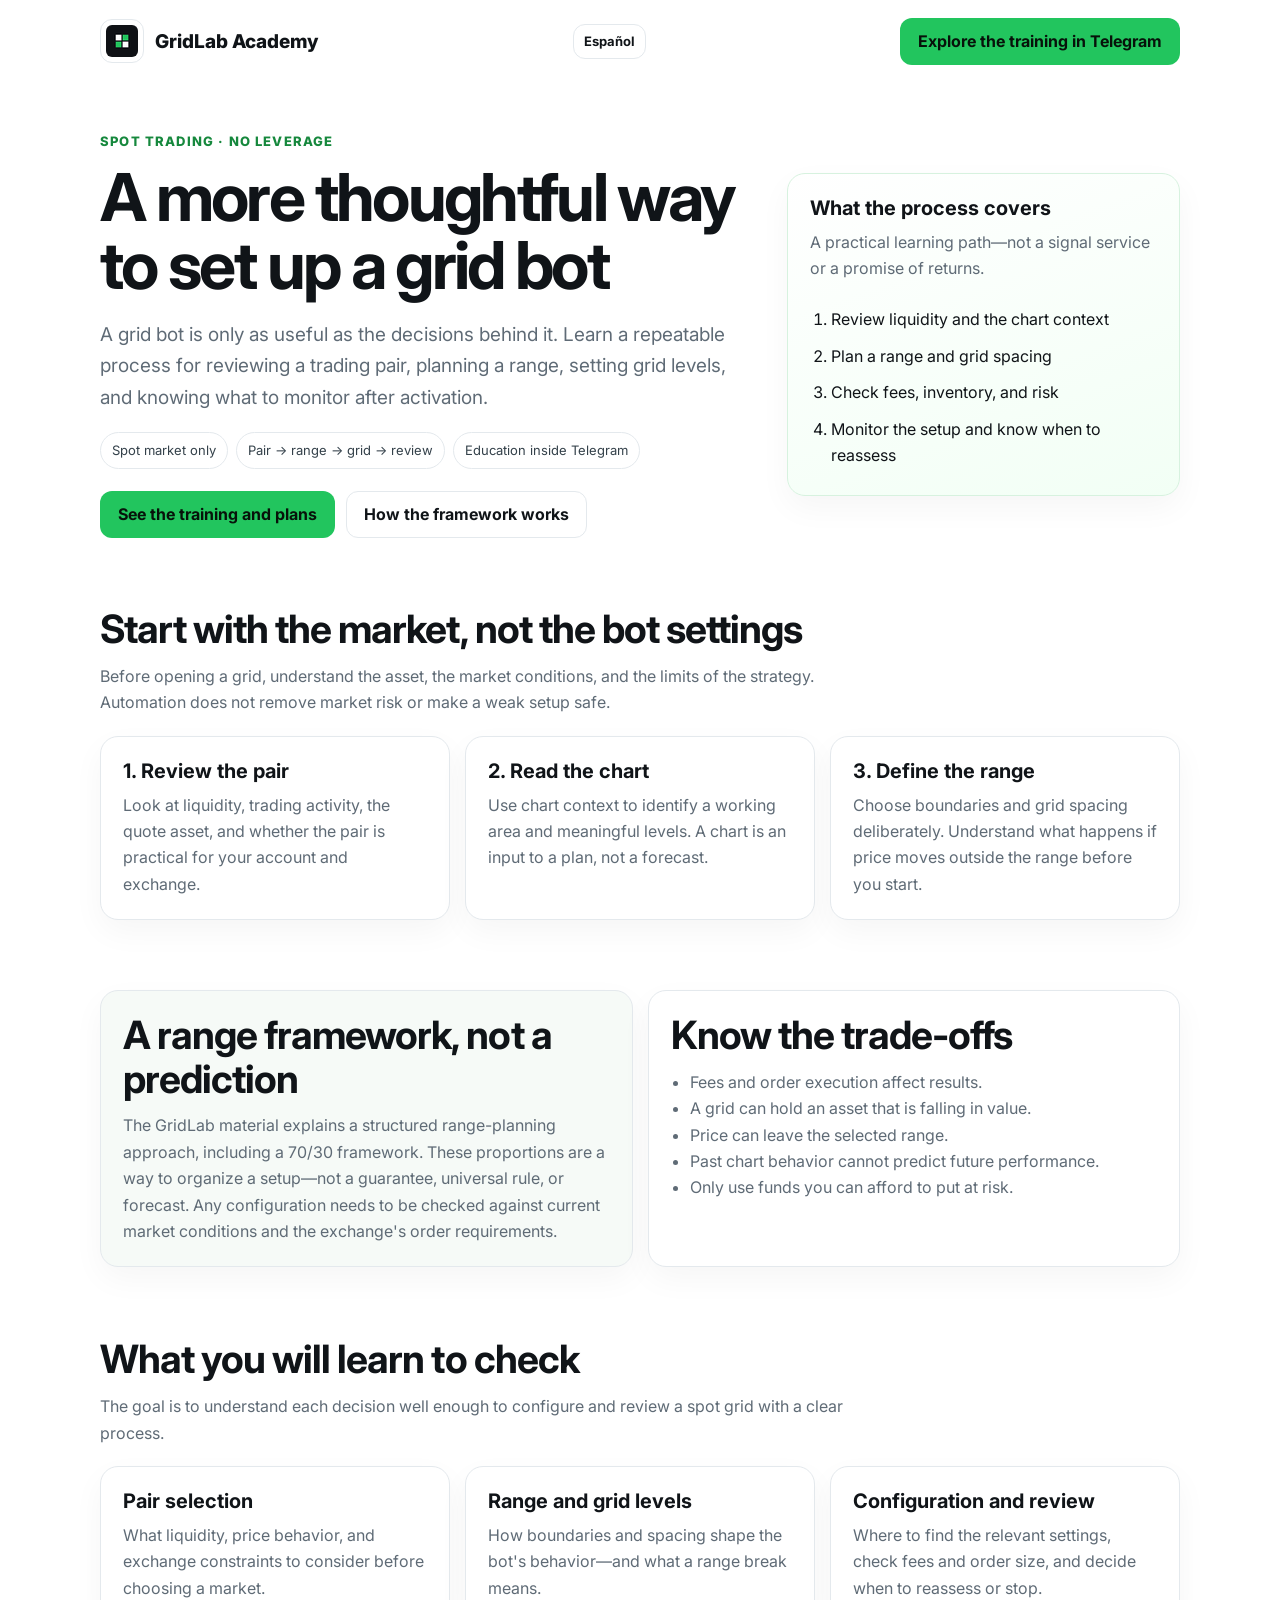
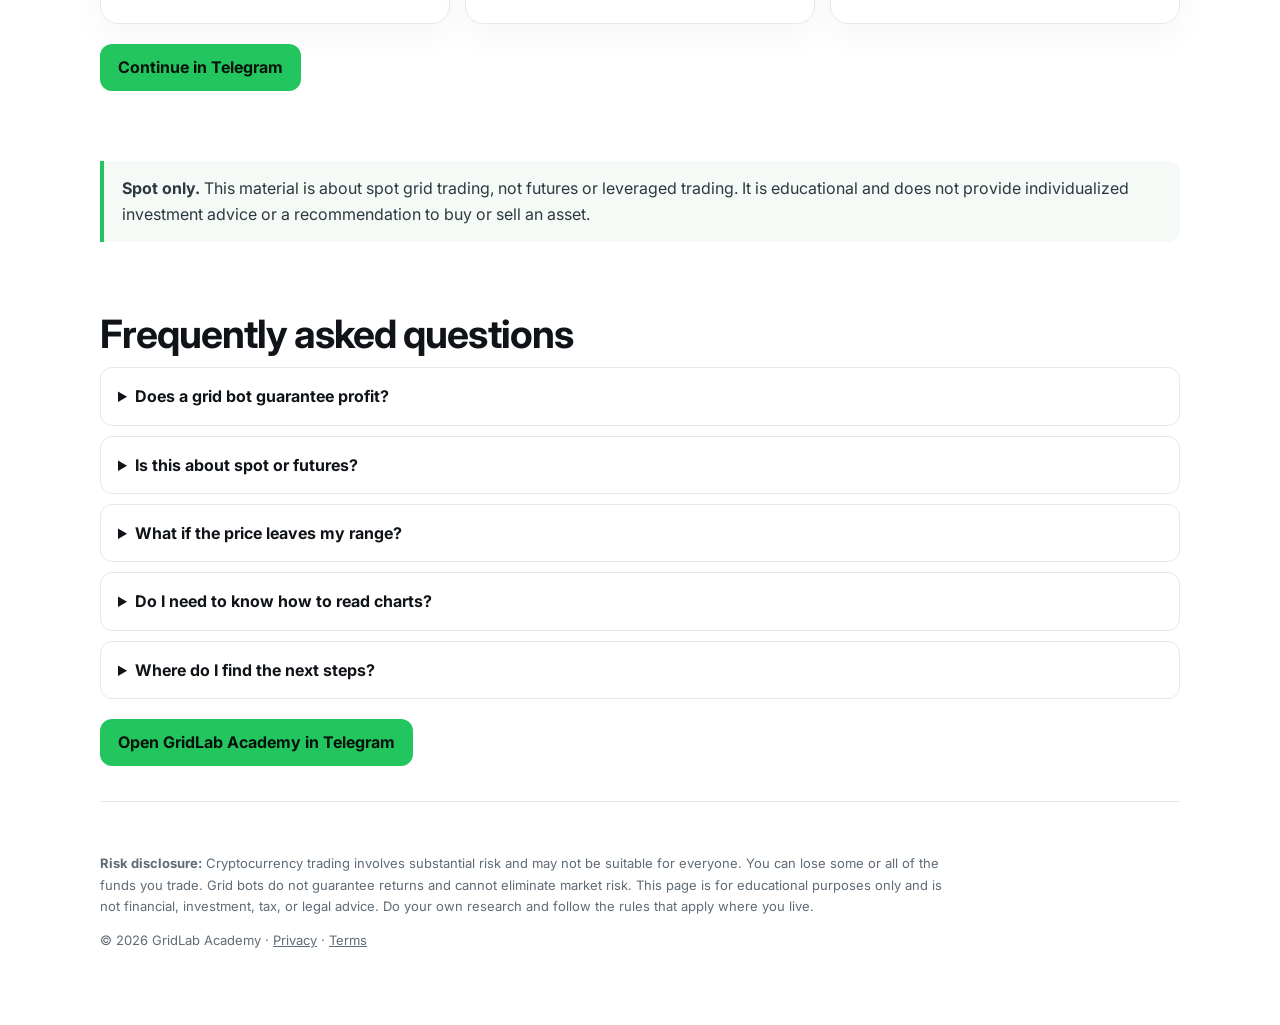
==== commit 50acd072: "Make English the default GridLab landing" ====
--- a/index.html
+++ b/index.html
@@ -1,550 +1,171 @@
-<!DOCTYPE html>
-<html lang="es-MX">
+<!doctype html>
+<html lang="en">
 <head>
-  <meta charset="utf-8" />
-  <meta name="viewport" content="width=device-width,initial-scale=1" />
-  <title>GridLab Academy — Configuración estructurada de Grid Bot en spot</title>
+  <meta charset="utf-8">
+  <meta name="viewport" content="width=device-width,initial-scale=1">
+  <title>Spot Grid Bot Tutorial: Choose a Pair and Set a Range | GridLab Academy</title>
+  <meta name="description" content="Learn a structured approach to spot grid bots: evaluate a trading pair, read the chart, plan a range, configure grid levels, and monitor the setup. Educational content only.">
+  <link rel="canonical" href="https://gridlab.academy/">
+  <meta property="og:title" content="A Practical Spot Grid Bot Framework | GridLab Academy">
+  <meta property="og:description" content="A clear, risk-aware framework for choosing a spot pair, planning a grid range, and understanding what to monitor.">
+  <meta property="og:type" content="website">
+  <meta property="og:url" content="https://gridlab.academy/">
+  <meta property="og:image" content="https://gridlab.academy/screenshot1.jpg">
+  <meta name="twitter:card" content="summary_large_image">
   <link rel="icon" type="image/x-icon" href="gridlab_academy_favicon.ico">
-
-  <meta name="description" content="GridLab Academy: configuración paso a paso de un Grid Bot automático para trading spot. Selección del activo, cálculo del rango 70/30 y estructura dentro de Telegram.">
-  <meta property="og:title" content="GridLab Academy — Configuración estructurada de Grid Bot en spot" />
-  <meta property="og:description" content="Un enfoque serio y estructurado para configurar un Grid Bot en spot: selección del activo, cálculo del rango y acceso al entrenamiento dentro de Telegram." />
-  <meta property="og:type" content="website" />
-  <meta property="og:url" content="https://gridlab.academy" />
-  <meta property="og:image" content="screenshot1.jpg" />
-  <meta name="twitter:card" content="summary_large_image" />
-
+  <link rel="preconnect" href="https://fonts.googleapis.com">
+  <link rel="preconnect" href="https://fonts.gstatic.com" crossorigin>
   <link href="https://fonts.googleapis.com/css2?family=Inter:wght@400;500;600;700;800&display=swap" rel="stylesheet">
-
   <style>
-    :root {
-      --bg: #ffffff;
-      --text: #0f1115;
-      --muted: #667085;
-      --line: #e7ebf0;
-      --soft: #f8fafc;
-      --soft-green: #f3fff7;
-      --accent: #22C55E;
-      --accent-dark: #16a34a;
-      --danger-bg: #fff7f7;
-      --danger-line: rgba(239, 68, 68, 0.14);
-      --shadow: 0 12px 32px rgba(15,17,21,.06);
-      --radius: 16px;
-      --maxw: 1120px;
-    }
-    * { box-sizing: border-box; margin: 0; padding: 0; }
-    html, body { width: 100%; overflow-x: hidden; background: var(--bg); color: var(--text); -webkit-font-smoothing: antialiased; }
-    body { font-family: 'Inter', system-ui, -apple-system, BlinkMacSystemFont, 'Segoe UI', sans-serif; line-height: 1.6; }
-    a { color: inherit; }
-    .container { width: min(94%, var(--maxw)); margin: 0 auto; }
-    .section { padding: 56px 0 0; }
-    .section h2 { font-size: clamp(28px, 4vw, 40px); line-height: 1.08; margin-bottom: 10px; }
-    .section p.lead { color: var(--muted); max-width: 760px; font-size: 17px; }
-    .divider { width: 78px; height: 4px; background: var(--accent); border-radius: 999px; margin: 16px 0 22px; }
-    .header { padding: 18px 0 8px; }
-    .header-inner { display: flex; align-items: center; justify-content: space-between; gap: 18px; }
-    .brand { display: flex; align-items: center; gap: 12px; text-decoration: none; }
-    .logo-box { width: 52px; height: 52px; border-radius: 14px; border: 1px solid var(--line); display: grid; place-items: center; background: #fff; box-shadow: var(--shadow); }
-    .logo-box img { width: 36px; height: 36px; object-fit: contain; }
-    .brand-title { font-size: 19px; font-weight: 800; }
-    .brand-title .black { color: #111; }
-    .brand-title .green { color: var(--accent); }
-    .header-cta { display: flex; align-items: center; gap: 10px; }
-    .btn { display: inline-flex; align-items: center; justify-content: center; gap: 8px; padding: 13px 18px; border-radius: 14px; text-decoration: none; font-weight: 700; border: 1px solid transparent; transition: .2s ease; cursor: pointer; }
-    .btn-primary { background: var(--accent); color: #09110d; box-shadow: 0 12px 28px rgba(34,197,94,.18); }
-    .btn-primary:hover { background: var(--accent-dark); color: #fff; }
-    .btn-secondary { background: #fff; border-color: var(--line); color: var(--text); }
-    .btn-secondary:hover { background: #f8fafc; }
-    .hero { padding: 34px 0 18px; }
-    .hero-grid { display: grid; grid-template-columns: 1.08fr .92fr; gap: 28px; align-items: center; }
-    .hero h1 { font-size: clamp(34px, 6vw, 62px); line-height: .98; margin-bottom: 18px; max-width: 920px; }
-    .hero .sub { color: var(--muted); font-size: 18px; max-width: 760px; margin-bottom: 20px; }
-    .badge-row { display: flex; flex-wrap: wrap; gap: 10px; margin-bottom: 20px; }
-    .badge { display: inline-flex; align-items: center; gap: 7px; border: 1px solid var(--line); border-radius: 999px; padding: 8px 12px; background: #fff; font-size: 14px; color: #334155; }
-    .hero-actions, .cta-row { display: flex; flex-wrap: wrap; gap: 12px; }
-    .hero-card { background: linear-gradient(180deg, #fff, #f8fff9); border: 1px solid rgba(34,197,94,.18); border-radius: 22px; padding: 22px; box-shadow: var(--shadow); }
-    .hero-card h3 { font-size: 19px; margin-bottom: 10px; }
-    .hero-card p { color: var(--muted); margin-bottom: 14px; }
-    .hero-list { display: grid; gap: 10px; }
-    .hero-list div { background: #fff; border: 1px solid var(--line); border-radius: 12px; padding: 12px 13px; font-size: 14px; }
-    .trust-strip { display: grid; grid-template-columns: repeat(4, 1fr); gap: 14px; margin-top: 18px; }
-    .trust-item { background: #fff; border: 1px solid var(--line); border-radius: 14px; padding: 18px; box-shadow: var(--shadow); }
-    .trust-item strong { display: block; font-size: 18px; margin-bottom: 6px; }
-    .trust-item span { color: var(--muted); font-size: 14px; }
-    .pain-box { background: var(--danger-bg); border: 1px solid var(--danger-line); border-radius: var(--radius); padding: 24px; box-shadow: var(--shadow); }
-    .pain-grid, .three-grid, .two-grid, .faq-grid, .proof-grid, .story-grid { display: grid; gap: 16px; }
-    .pain-grid { grid-template-columns: repeat(2, 1fr); margin-top: 18px; }
-    .three-grid { grid-template-columns: repeat(3, 1fr); }
-    .two-grid { grid-template-columns: repeat(2, 1fr); }
-    .faq-grid { grid-template-columns: repeat(2, 1fr); }
-    .proof-grid { grid-template-columns: repeat(3, 1fr); }
-    .story-grid { grid-template-columns: repeat(3, 1fr); }
-    .card { background: #fff; border: 1px solid var(--line); border-radius: 16px; padding: 20px; box-shadow: var(--shadow); }
-    .card h3 { margin-bottom: 8px; font-size: 20px; }
-    .card p { color: var(--muted); }
-    .soft-card { background: var(--soft); border-color: var(--line); }
-    .green-card { background: var(--soft-green); border-color: rgba(34,197,94,.18); }
-    .list { display: grid; gap: 8px; margin-top: 14px; }
-    .list div { color: #334155; }
-    .story { background: linear-gradient(180deg, #fff, #f8fff9); border: 1px solid rgba(34,197,94,.16); border-radius: 16px; padding: 20px; box-shadow: var(--shadow); }
-    .story .name { font-weight: 700; margin-bottom: 4px; }
-    .story .meta { color: var(--muted); font-size: 13px; margin-bottom: 10px; }
-    .quote { font-size: 15px; color: #0f172a; }
-    .faq-item { background: #fff; border: 1px solid var(--line); border-radius: 14px; padding: 18px; box-shadow: var(--shadow); }
-    .faq-item h3 { margin-bottom: 8px; font-size: 18px; }
-    .faq-item p { color: var(--muted); }
-    .final-box { background: linear-gradient(180deg, #fff, #f7fff8); border: 1px solid rgba(34,197,94,.18); border-radius: 22px; padding: 28px; box-shadow: var(--shadow); }
-    .final-box.center { text-align: center; }
-    .final-box p { color: var(--muted); max-width: 820px; margin-bottom: 16px; }
-    .footer { padding: 56px 0 90px; text-align: center; color: var(--muted); font-size: 14px; }
-    .sticky-cta {
-      display: none;
-      position: fixed;
-      left: 50%; bottom: 12px; transform: translateX(-50%);
-      width: calc(100% - 28px); max-width: 760px;
-      z-index: 99999;
-      background: linear-gradient(90deg, var(--accent), var(--accent-dark));
-      color: #08120c; border-radius: 16px; padding: 12px 14px;
-      box-shadow: 0 20px 44px rgba(15,17,21,.18);
-      align-items: center; justify-content: space-between; gap: 12px;
-    }
-    .sticky-left { display: flex; gap: 12px; align-items: center; }
-    .sticky-title { font-weight: 800; }
-    .sticky-sub { font-size: 12px; opacity: .75; }
-    .sticky-close { background: transparent; border: none; color: rgba(0,0,0,.55); font-size: 18px; font-weight: 700; cursor: pointer; }
-    .popup-overlay {
-      position: fixed;
-      inset: 0;
-      background: rgba(15, 17, 21, 0.52);
-      display: none;
-      align-items: center;
-      justify-content: center;
-      padding: 18px;
-      z-index: 100000;
-    }
-    .popup-overlay.show { display: flex; }
-    .popup-card {
-      width: min(100%, 460px);
-      background: #fff;
-      border: 1px solid var(--line);
-      border-radius: 22px;
-      padding: 24px;
-      box-shadow: 0 24px 64px rgba(15,17,21,.18);
-    }
-    .popup-card h3 { font-size: 24px; line-height: 1.08; margin-bottom: 10px; }
-    .popup-card p { color: var(--muted); margin-bottom: 16px; }
-    .popup-note {
-      background: var(--soft-green);
-      border: 1px solid rgba(34,197,94,.18);
-      border-radius: 14px;
-      padding: 12px 14px;
-      color: #166534;
-      font-size: 14px;
-      margin-bottom: 16px;
-    }
-    .popup-actions { display: flex; gap: 10px; flex-wrap: wrap; }
-    @media (max-width: 980px) {
-      .hero-grid, .trust-strip, .pain-grid, .three-grid, .two-grid, .faq-grid, .proof-grid, .story-grid { grid-template-columns: 1fr; }
-    }
-    @media (max-width: 780px) {
-      .header-cta { display: none; }
-      .sticky-cta { display: flex; }
-      .section { padding-top: 44px; }
-      .hero { padding-top: 22px; }
-      .hero h1 { font-size: 34px; }
-      .hero .sub { font-size: 16px; }
-      .popup-card h3 { font-size: 21px; }
-    }
+    :root{--ink:#101418;--muted:#5f6b76;--line:#e4e9ed;--soft:#f6faf7;--green:#22c55e;--green-dark:#16883d;--max:1080px}
+    *{box-sizing:border-box}html{scroll-behavior:smooth}body{margin:0;color:var(--ink);font:16px/1.65 Inter,system-ui,-apple-system,"Segoe UI",sans-serif;-webkit-font-smoothing:antialiased}
+    a{color:inherit}.wrap{width:min(92%,var(--max));margin:auto}.top{padding:18px 0}.toprow{display:flex;align-items:center;justify-content:space-between;gap:16px}
+    .brand{display:flex;align-items:center;gap:11px;text-decoration:none;font-size:19px;font-weight:800}.brand img{width:44px;height:44px;object-fit:contain;border:1px solid var(--line);border-radius:12px;padding:5px}
+    .btn{display:inline-flex;justify-content:center;align-items:center;gap:8px;border:1px solid transparent;border-radius:12px;padding:12px 17px;text-decoration:none;font-weight:700;line-height:1.3}
+    .primary{background:var(--green);color:#07120a}.primary:hover{background:var(--green-dark);color:#fff}.secondary{background:white;border-color:var(--line)}.language-switch{padding:8px 10px;font-size:13px;white-space:nowrap}
+    .hero{padding:48px 0 34px}.hero-grid{display:grid;grid-template-columns:1.25fr .75fr;gap:32px;align-items:center}
+    .eyebrow{color:#16883d;font-weight:800;text-transform:uppercase;letter-spacing:.09em;font-size:13px}
+    h1{font-size:clamp(38px,6vw,66px);line-height:1.02;letter-spacing:-.04em;margin:12px 0 20px}
+    h2{font-size:clamp(27px,4vw,39px);line-height:1.12;letter-spacing:-.025em;margin:0 0 12px}
+    h3{font-size:20px;line-height:1.25;margin:0 0 8px}
+    .lead{font-size:19px;color:var(--muted);max-width:720px}.actions{display:flex;flex-wrap:wrap;gap:11px;margin-top:22px}
+    .badges{display:flex;flex-wrap:wrap;gap:8px;margin-top:18px}.badge{border:1px solid var(--line);border-radius:999px;padding:7px 11px;font-size:13px;color:#34414a}
+    .panel,.card{border:1px solid var(--line);border-radius:18px;background:white;padding:22px;box-shadow:0 12px 32px #15251a0a}
+    .panel{background:linear-gradient(160deg,#fff,#f2fff5);border-color:#d7f2df}.panel ol{margin:14px 0 0;padding-left:21px}.panel li{padding:5px 0}
+    section{padding:35px 0}.section-lead{max-width:760px;color:var(--muted);margin:0 0 20px}.grid3,.grid2{display:grid;gap:15px}.grid3{grid-template-columns:repeat(3,1fr)}.grid2{grid-template-columns:repeat(2,1fr)}
+    .card p{margin:0;color:var(--muted)}.card ul{padding-left:19px;margin:12px 0 0;color:var(--muted)}.tint{background:var(--soft)}
+    .callout{border-left:4px solid var(--green);padding:14px 18px;background:var(--soft);border-radius:0 12px 12px 0;color:#2c3940}
+    .cta{margin:20px 0 0}.faq details{border:1px solid var(--line);border-radius:12px;padding:15px 17px}.faq details+details{margin-top:10px}.faq summary{font-weight:700;cursor:pointer}.faq details p{color:var(--muted);margin:10px 0 0}
+    footer{padding:38px 0 60px;border-top:1px solid var(--line);margin-top:30px;color:var(--muted);font-size:13px}
+    .disclaimer{max-width:850px}.mobile-cta{display:none}
+    @media(max-width:820px){.hero-grid,.grid3,.grid2{grid-template-columns:1fr}.hero{padding-top:28px}.top-cta{display:none}.mobile-cta{display:flex;position:fixed;z-index:9;bottom:12px;left:4%;width:92%;box-shadow:0 10px 32px #0003}.hero-grid{gap:22px}footer{padding-bottom:90px}}
   </style>
 </head>
 <body>
-  <div class="container">
-    <header class="header">
-      <div class="header-inner">
-        <a class="brand" href="#top">
-          <div class="logo-box">
-            <img src="gridlab_academy_favicon.ico" alt="GridLab Academy" />
-          </div>
-          <div class="brand-title"><span class="black">GridLab</span> <span class="green">Academy</span></div>
-        </a>
-        <div class="header-cta">
-          <a class="btn btn-secondary" href="#faq">Ver preguntas frecuentes</a>
-          <a class="btn btn-primary js-bot-link" id="hero-cta" data-start="gl" data-cta="hero_primary" href="https://t.me/gridlab_academy_bot?start={clickid}" target="_blank" rel="noopener noreferrer nofollow">Abrir el bot en Telegram</a>
-        </div>
-      </div>
-    </header>
-
-    <section class="hero section" id="top">
+  <header class="top wrap">
+    <div class="toprow">
+      <a class="brand" href="#top"><img src="gridlab_academy_favicon.ico" alt=""><span>GridLab Academy</span></a>
+      <a class="btn secondary language-switch" id="language-switch" href="/es.html?lang=es" aria-label="Switch language to Spanish">Español</a>
+      <a class="btn primary js-bot-link top-cta" data-cta="header" href="https://t.me/gridlab_academy_bot?start=gl1_direct_en_direct_organic_evergreen_landing_00000000" rel="noopener noreferrer">Explore the training in Telegram</a>
+    </div>
+  </header>
+  <main id="top">
+    <section class="hero wrap">
       <div class="hero-grid">
         <div>
-          <h1>Configuración paso a paso de un Grid Bot automático para trading spot</h1>
-          <p class="sub">Sigue un flujo claro: elegir un activo líquido, definir un rango de trabajo y armar un grid con control. El entrenamiento y el acceso están dentro de Telegram.</p>
-          <div class="badge-row">
-            <div class="badge">✅ Spot (sin apalancamiento)</div>
-            <div class="badge">🧭 Método claro: rango → grid → control</div>
-            <div class="badge">📲 Todo dentro de Telegram</div>
-            <div class="badge">⭐ Planes: Start / Pro / VIP</div>
-          </div>
-          <div class="hero-actions">
-            <a class="btn btn-primary js-bot-link" data-start="gl" data-cta="header_primary" href="https://t.me/gridlab_academy_bot?start={clickid}" target="_blank" rel="noopener noreferrer nofollow">Abrir el bot en Telegram</a>
-            <a class="btn btn-secondary" href="#system">Cómo funciona</a>
-          </div>
-          <div class="cta-row" style="margin-top:14px;">
-            <a class="btn btn-secondary js-bot-link" data-start="gl" data-cta="hero_exchange_yes" href="https://t.me/gridlab_academy_bot?start={clickid}" target="_blank" rel="noopener noreferrer nofollow">Ya tengo cuenta en un exchange</a>
-            <a class="btn btn-secondary js-bot-link" data-start="gl" data-cta="hero_exchange_no" href="https://t.me/gridlab_academy_bot?start={clickid}" target="_blank" rel="noopener noreferrer nofollow">Aún no tengo cuenta en un exchange</a>
+          <div class="eyebrow">Spot trading · No leverage</div>
+          <h1>A more thoughtful way to set up a grid bot</h1>
+          <p class="lead">A grid bot is only as useful as the decisions behind it. Learn a repeatable process for reviewing a trading pair, planning a range, setting grid levels, and knowing what to monitor after activation.</p>
+          <div class="badges"><span class="badge">Spot market only</span><span class="badge">Pair → range → grid → review</span><span class="badge">Education inside Telegram</span></div>
+          <div class="actions">
+            <a class="btn primary js-bot-link" data-cta="hero_primary" href="https://t.me/gridlab_academy_bot?start=gl1_direct_en_direct_organic_evergreen_cta_00000000" rel="noopener noreferrer">See the training and plans</a>
+            <a class="btn secondary" href="#method">How the framework works</a>
           </div>
         </div>
-        <div class="hero-card">
-          <h3>El siguiente paso está claro</h3>
-          <p>La idea no es dejarte con teoría suelta. La página te da contexto y el bot te lleva al flujo completo para seguir el proceso con más orden.</p>
-          <div class="hero-list">
-            <div><strong>1.</strong> Ya tengo cuenta en un exchange</div>
-            <div><strong>2.</strong> Aún no tengo cuenta en un exchange</div>
-            <div><strong>3.</strong> Veo el plan que mejor me corresponde</div>
-            <div><strong>4.</strong> Sigo el paso a paso dentro de Telegram</div>
-          </div>
-        </div>
+        <aside class="panel">
+          <h3>What the process covers</h3>
+          <p class="section-lead">A practical learning path—not a signal service or a promise of returns.</p>
+          <ol><li>Review liquidity and the chart context</li><li>Plan a range and grid spacing</li><li>Check fees, inventory, and risk</li><li>Monitor the setup and know when to reassess</li></ol>
+        </aside>
       </div>
     </section>
 
-    <section class="section">
-      <h2>Por qué este formato se entiende fácil</h2>
-      <div class="divider"></div>
-      <div class="trust-strip">
-        <div class="trust-item"><strong>Todo en Telegram</strong><span>Acceso, materiales y soporte en un solo lugar.</span></div>
-        <div class="trust-item"><strong>Paso a paso</strong><span>No te suelta con tips sueltos: te guía por el flujo.</span></div>
-        <div class="trust-item"><strong>Enfoque práctico</strong><span>Aprendes qué tocar y por qué.</span></div>
-        <div class="trust-item"><strong>Recuperar acceso</strong><span>Si vuelves después, el bot te ubica rápido.</span></div>
+    <section class="wrap">
+      <h2 id="method">Start with the market, not the bot settings</h2>
+      <p class="section-lead">Before opening a grid, understand the asset, the market conditions, and the limits of the strategy. Automation does not remove market risk or make a weak setup safe.</p>
+      <div class="grid3">
+        <article class="card"><h3>1. Review the pair</h3><p>Look at liquidity, trading activity, the quote asset, and whether the pair is practical for your account and exchange.</p></article>
+        <article class="card"><h3>2. Read the chart</h3><p>Use chart context to identify a working area and meaningful levels. A chart is an input to a plan, not a forecast.</p></article>
+        <article class="card"><h3>3. Define the range</h3><p>Choose boundaries and grid spacing deliberately. Understand what happens if price moves outside the range before you start.</p></article>
       </div>
     </section>
 
-    <section class="section">
-      <h2>El problema no suele ser el bot. Suele ser la forma de decidir.</h2>
-      <div class="divider"></div>
-      <div class="pain-box">
-        <p><strong>Muchas personas llegan a spot con ganas de automatizar, pero sin un sistema claro para configurar.</strong></p>
-        <div class="pain-grid">
-          <div class="card soft-card"><h3>Entradas impulsivas</h3><p>Se entra por emoción, por vela verde o por presión del momento.</p></div>
-          <div class="card soft-card"><h3>Salidas por miedo</h3><p>Se corta antes de tiempo porque no había un plan bien definido desde el inicio.</p></div>
-          <div class="card soft-card"><h3>Rango mal calculado</h3><p>El bot puede estar encendido, pero si el rango está mal planteado, la operación nace débil.</p></div>
-          <div class="card soft-card"><h3>Sin reglas claras</h3><p>Se toman decisiones sobre la marcha y eso termina desgastando el proceso completo.</p></div>
-        </div>
-        <div class="list" style="margin-top:18px;">
-          <div><strong>El bot por sí solo no genera resultados.</strong></div>
-          <div><strong>La configuración correcta sí cambia la calidad del proceso.</strong></div>
-        </div>
-      </div>
-      <div class="cta-row" style="margin-top:18px;">
-        <a class="btn btn-primary js-bot-link" href="https://t.me/gridlab_academy_bot?start={clickid}" target="_blank" rel="noopener" data-start="gl" data-cta="pain_primary">Empezar en Telegram</a>
+    <section class="wrap">
+      <div class="grid2">
+        <article class="card tint"><h2>A range framework, not a prediction</h2><p>The GridLab material explains a structured range-planning approach, including a 70/30 framework. These proportions are a way to organize a setup—not a guarantee, universal rule, or forecast. Any configuration needs to be checked against current market conditions and the exchange's order requirements.</p></article>
+        <article class="card"><h2>Know the trade-offs</h2><ul><li>Fees and order execution affect results.</li><li>A grid can hold an asset that is falling in value.</li><li>Price can leave the selected range.</li><li>Past chart behavior cannot predict future performance.</li><li>Only use funds you can afford to put at risk.</li></ul></article>
       </div>
     </section>
 
-    <section class="section">
-      <h2>Por qué la mayoría falla en spot</h2>
-      <div class="divider"></div>
-      <div class="three-grid">
-        <div class="card"><h3>Operan por impulso</h3><p>Sin reglas claras, cada decisión depende del momento y no del método.</p></div>
-        <div class="card"><h3>Ignoran el rango</h3><p>Se concentran en la moneda y olvidan que la estructura define cómo va a trabajar el grid.</p></div>
-        <div class="card"><h3>Prenden el bot sin plan</h3><p>Sin criterios de control, sin expectativas sanas y sin saber cómo ajustar después.</p></div>
+    <section class="wrap">
+      <h2>What you will learn to check</h2>
+      <p class="section-lead">The goal is to understand each decision well enough to configure and review a spot grid with a clear process.</p>
+      <div class="grid3">
+        <article class="card"><h3>Pair selection</h3><p>What liquidity, price behavior, and exchange constraints to consider before choosing a market.</p></article>
+        <article class="card"><h3>Range and grid levels</h3><p>How boundaries and spacing shape the bot's behavior—and what a range break means.</p></article>
+        <article class="card"><h3>Configuration and review</h3><p>Where to find the relevant settings, check fees and order size, and decide when to reassess or stop.</p></article>
       </div>
-      <div class="card green-card" style="margin-top:16px;"><p><strong>El bot por sí solo no hace magia. La configuración correcta es lo que marca la diferencia.</strong></p></div>
-      <div class="cta-row" style="margin-top:18px;">
-        <a class="btn btn-primary js-bot-link" data-start="gl" data-cta="failures_primary" href="https://t.me/gridlab_academy_bot?start={clickid}" target="_blank" rel="noopener noreferrer nofollow">Abrir el bot</a>
-      </div>
+      <div class="cta"><a class="btn primary js-bot-link" data-cta="method_cta" href="https://t.me/gridlab_academy_bot?start=gl1_direct_en_direct_organic_evergreen_method_00000000" rel="noopener noreferrer">Continue in Telegram</a></div>
     </section>
 
-    <section class="section">
-      <h2>¿Qué pasa si no cambias nada?</h2>
-      <div class="divider"></div>
-      <div class="card green-card">
-        <p>Si continúas operando sin sistema:</p>
-        <div class="list">
-          <div>• seguirás tomando decisiones emocionales</div>
-          <div>• entrarás tarde</div>
-          <div>• cerrarás antes de tiempo</div>
-          <div>• repetirás errores que ya conoces</div>
-        </div>
-        <p style="margin-top:16px;">En 3–6 meses la situación no cambia. Solo aumenta la frustración.</p>
-      </div>
+    <section class="wrap">
+      <div class="callout"><strong>Spot only.</strong> This material is about spot grid trading, not futures or leveraged trading. It is educational and does not provide individualized investment advice or a recommendation to buy or sell an asset.</div>
     </section>
 
-    <section class="section">
-      <h2>Qué es la estrategia Grid</h2>
-      <div class="divider"></div>
-      <div class="card">
-        <p>Un grid trabaja dentro de un rango: coloca compras más abajo y ventas más arriba para aprovechar movimientos repetidos. En vez de adivinar cada giro, defines un marco y el bot ejecuta la lógica.</p>
-        <div class="list">
-          <div>• menos “adivinar” → más reglas</div>
-          <div>• rango claro → decisiones más tranquilas</div>
-          <div>• control y ajustes → en lugar de improvisación</div>
-        </div>
-        <p style="margin-top:16px;">Gran parte del tiempo el mercado se mueve en rango, no en tendencia fuerte. Ahí es donde esta estructura puede tener sentido, siempre que el activo y el rango hayan sido trabajados con lógica.</p>
-      </div>
-      <div class="cta-row" style="margin-top:18px;">
-        <a class="btn btn-secondary js-bot-link" data-start="gl" data-cta="grid_explainer_secondary" href="https://t.me/gridlab_academy_bot?start={clickid}" target="_blank" rel="noopener noreferrer nofollow">Ver el flujo en Telegram</a>
-      </div>
+    <section class="wrap faq">
+      <h2>Frequently asked questions</h2>
+      <details><summary>Does a grid bot guarantee profit?</summary><p>No. A grid bot can lose money. Market movements, fees, liquidity, execution, and the chosen range all matter.</p></details>
+      <details><summary>Is this about spot or futures?</summary><p>The training is focused on spot markets and does not require leverage. Spot trading still carries risk, including the risk of losing the value of your investment.</p></details>
+      <details><summary>What if the price leaves my range?</summary><p>The bot may stop placing the orders you expected, and your holdings may be concentrated in one asset. Understand your exchange's behavior and your plan for reassessment before starting.</p></details>
+      <details><summary>Do I need to know how to read charts?</summary><p>Some familiarity helps, but the training explains what to review and how chart context relates to pair and range selection.</p></details>
+      <details><summary>Where do I find the next steps?</summary><p>Open the GridLab Academy Telegram bot to review the available educational path and access options. Check the details before making a purchase.</p></details>
+      <div class="cta"><a class="btn primary js-bot-link" data-cta="faq_cta" href="https://t.me/gridlab_academy_bot?start=gl1_direct_en_direct_organic_faq_00000000" rel="noopener noreferrer">Open GridLab Academy in Telegram</a></div>
     </section>
+  </main>
 
-    <section class="section">
-      <h2>Cuándo Grid funciona mejor</h2>
-      <div class="divider"></div>
-      <div class="two-grid">
-        <div class="card"><h3>Mercados laterales</h3><p>Cuando el precio oscila dentro de una zona y no está en una tendencia violenta.</p></div>
-        <div class="card"><h3>Después de una caída fuerte</h3><p>Si el mercado empieza a estabilizarse, el rango puede volverse más legible.</p></div>
-        <div class="card"><h3>Después de un impulso</h3><p>Cuando el activo deja de acelerar y entra en una fase de respiración.</p></div>
-        <div class="card"><h3>Alta volatilidad dentro de rango</h3><p>Movimientos con ida y vuelta dentro de límites relativamente claros.</p></div>
-      </div>
-      <div class="cta-row" style="margin-top:18px;">
-        <a class="btn btn-secondary js-bot-link" href="https://t.me/gridlab_academy_bot?start={clickid}" target="_blank" rel="noopener" data-start="gl" data-cta="prefinal_secondary">Acceder al entrenamiento</a>
-      </div>
-    </section>
+  <footer class="wrap">
+    <p class="disclaimer"><strong>Risk disclosure:</strong> Cryptocurrency trading involves substantial risk and may not be suitable for everyone. You can lose some or all of the funds you trade. Grid bots do not guarantee returns and cannot eliminate market risk. This page is for educational purposes only and is not financial, investment, tax, or legal advice. Do your own research and follow the rules that apply where you live.</p>
+    <p>© 2026 GridLab Academy · <a href="privacy.md">Privacy</a> · <a href="terms.md">Terms</a></p>
+  </footer>
 
-    <section class="section">
-      <h2>Cuándo Grid funciona peor</h2>
-      <div class="divider"></div>
-      <div class="two-grid">
-        <div class="card soft-card"><h3>Tendencias muy fuertes</h3><p>Si el mercado acelera sin respeto por el rango, la estrategia pierde calidad.</p></div>
-        <div class="card soft-card"><h3>Noticias inesperadas</h3><p>Eventos externos pueden romper la estructura que parecía estable.</p></div>
-        <div class="card soft-card"><h3>Baja liquidez</h3><p>Activos poco líquidos suelen comportarse peor para este tipo de configuración.</p></div>
-        <div class="card soft-card"><h3>Rango mal calculado</h3><p>Un Grid no corrige una base mal planteada. Solo ejecuta esa base.</p></div>
-      </div>
-    </section>
-
-    <section class="section" id="system">
-      <h2>Cómo funciona dentro del bot</h2>
-      <div class="divider"></div>
-      <div class="three-grid">
-        <div class="card"><h3>1. Eliges tu exchange o tu situación</h3><p>El bot te lleva por la ruta correcta sin hacerte perder tiempo.</p></div>
-        <div class="card"><h3>2. Indicas si ya tienes cuenta</h3><p>Así entras por el camino que más te conviene según tu punto de partida.</p></div>
-        <div class="card"><h3>3. Ves el plan adecuado</h3><p>Start, Pro o VIP según la profundidad y acompañamiento que buscas.</p></div>
-        <div class="card"><h3>4. Entras al entrenamiento</h3><p>Con acceso centralizado para seguir la estructura paso a paso.</p></div>
-        <div class="card"><h3>5. Avanzas con control</h3><p>No se trata de improvisar: se trata de seguir un método con más claridad.</p></div>
-      </div>
-    </section>
-
-    <section class="section">
-      <h2>Cómo seleccionamos monedas</h2>
-      <div class="divider"></div>
-      <div class="card">
-        <p>No se trata de perseguir lo que está de moda. Se prioriza lo que tiene más sentido para un sistema de rango.</p>
-        <div class="list">
-          <div>• liquidez suficiente</div>
-          <div>• movimiento legible dentro de zonas</div>
-          <div>• comportamiento más compatible con spot</div>
-          <div>• menos dependencia de impulsos extremos</div>
-        </div>
-      </div>
-      <div class="cta-row" style="margin-top:18px;">
-        <a class="btn btn-primary js-bot-link" href="https://t.me/gridlab_academy_bot?start={clickid}" target="_blank" rel="noopener" data-start="gl" data-cta="coins_primary">Configurar mi primer Grid Bot</a>
-      </div>
-    </section>
-
-    <section class="section">
-      <h2>Cómo se calcula el rango</h2>
-      <div class="divider"></div>
-      <div class="card">
-        <p>Un Grid no empieza cuando aprietas un botón. Empieza cuando entiendes dónde tiene sentido poner el límite inferior, el superior y cómo debe respirar el precio dentro de esa zona.</p>
-        <div class="list">
-          <div>• se analiza el comportamiento del activo</div>
-          <div>• se definen zonas de trabajo razonables</div>
-          <div>• se evita un rango demasiado corto o demasiado abierto</div>
-          <div>• se prioriza control antes que improvisación</div>
-        </div>
-      </div>
-    </section>
-
-    <section class="section">
-      <h2>Por qué usamos el modelo 70/30</h2>
-      <div class="divider"></div>
-      <div class="card green-card">
-        <p>El modelo 70/30 no es una fórmula lanzada al azar. Es una forma estructurada de pensar el rango.</p>
-        <div class="list">
-          <div>• un rango más amplio por debajo permite al bot absorber retrocesos naturales del mercado</div>
-          <div>• un rango más ajustado arriba ayuda a capturar movimientos de recuperación</div>
-          <div>• la lógica es construir una zona funcional, no simplemente “poner números”</div>
-        </div>
-        <p style="margin-top:16px;">La idea no es adivinar el siguiente movimiento, sino preparar un marco de trabajo más coherente para el comportamiento probable del precio.</p>
-      </div>
-    </section>
-
-    <section class="section">
-      <h2>Por qué el entrenamiento importa</h2>
-      <div class="divider"></div>
-      <div class="three-grid">
-        <div class="card"><h3>El bot es fácil de activar</h3><p>Pero no es fácil configurarlo bien si no entiendes qué estás haciendo y por qué.</p></div>
-        <div class="card"><h3>La mayoría falla por la base</h3><p>Par incorrecto, rango incorrecto, niveles incorrectos y expectativas equivocadas.</p></div>
-        <div class="card"><h3>Simple no significa trivial</h3><p>Una estrategia simple no significa una configuración simple.</p></div>
-      </div>
-      <div class="cta-row" style="margin-top:18px;">
-        <a class="btn btn-secondary js-bot-link" href="https://t.me/gridlab_academy_bot?start={clickid}" target="_blank" rel="noopener" data-start="gl" data-cta="final_primary">Abrir bot en Telegram</a>
-      </div>
-    </section>
-
-    <section class="section">
-      <h2>Qué pasa dentro de Telegram</h2>
-      <div class="divider"></div>
-      <div class="two-grid">
-        <div class="card"><h3>Dentro del bot podrás</h3><div class="list"><div>• elegir tu exchange</div><div>• acceder al entrenamiento</div><div>• seleccionar el plan adecuado</div><div>• seguir la estructura paso a paso</div><div>• aprender cómo ajustar y escalar</div></div></div>
-        <div class="card"><h3>Por qué está centralizado ahí</h3><p>Porque el siguiente paso debe sentirse claro. Menos fricción, menos vueltas y una estructura más fácil de seguir desde el mismo lugar.</p></div>
-      </div>
-    </section>
-
-    <section class="section">
-      <h2>Para quién es y para quién no</h2>
-      <div class="divider"></div>
-      <div class="two-grid">
-        <div class="card green-card"><h3>Esto es para</h3><div class="list"><div>• principiantes</div><div>• usuarios de spot</div><div>• personas que quieren estructura</div><div>• quienes prefieren automatización</div><div>• quienes empiezan con monto pequeño</div></div></div>
-        <div class="card soft-card"><h3>Esto no es para</h3><div class="list"><div>• personas buscando ganancias garantizadas</div><div>• traders de alto apalancamiento</div><div>• quienes no siguen reglas</div><div>• quienes buscan resultados inmediatos</div></div></div>
-      </div>
-    </section>
-
-    <section class="section">
-      <h2>Historias reales de personas que necesitaban estructura</h2>
-      <div class="divider"></div>
-      <div class="story-grid">
-        <div class="story"><div class="name">José Martínez</div><div class="meta">Antes: entradas emocionales y sin sistema</div><div class="quote">“Mi problema no era activar el bot. Era que no sabía si el rango tenía sentido. Después de seguir una estructura, por fin pude configurar mi primer Grid con más claridad y menos impulsividad.”</div></div>
-        <div class="story"><div class="name">Mariana López</div><div class="meta">Antes: demasiada información, poca dirección</div><div class="quote">“Ya había leído mucho, pero seguía sin ordenar el proceso. Lo que más me ayudó fue ver una lógica completa y no solo partes sueltas.”</div></div>
-        <div class="story"><div class="name">Carlos Herrera</div><div class="meta">Antes: rango mal calculado</div><div class="quote">“Antes ponía niveles casi por intuición. Cuando entendí cómo se arma el rango, dejé de mover todo a cada rato.”</div></div>
-        <div class="story"><div class="name">Sofía Ramírez</div><div class="meta">Antes: miedo al momento de entrar</div><div class="quote">“Me costaba confiar en mis decisiones porque no tenía una base. Ahora siento mucho más control del proceso y menos presión emocional.”</div></div>
-        <div class="story"><div class="name">Diego Cruz</div><div class="meta">Antes: expectativas equivocadas</div><div class="quote">“Pensaba que el bot resolvía todo. Lo que aprendí fue que la diferencia real está en cómo se configura desde el principio.”</div></div>
-        <div class="story"><div class="name">Fernanda Morales</div><div class="meta">Antes: quería automatizar sin criterio</div><div class="quote">“La parte útil fue entender que automatizar no es apagar el cerebro. Es seguir mejor una estructura que ya está bien pensada.”</div></div>
-      </div>
-      <div class="cta-row" style="margin-top:18px;">
-        <a class="btn btn-primary js-bot-link" href="https://t.me/gridlab_academy_bot?start={clickid}" target="_blank" rel="noopener" data-start="gl" data-cta="stories_primary">Comenzar configuración</a>
-      </div>
-    </section>
-
-    <section class="section">
-      <h2>Más razones para abrir el bot</h2>
-      <div class="divider"></div>
-      <div class="proof-grid">
-        <div class="card"><h3>Estructura visible</h3><p>No llegas a una página vacía ni a una promesa abstracta. Llegas a un sistema con orden.</p></div>
-        <div class="card"><h3>Criterio antes que ruido</h3><p>La lógica central está en selección, rango y ejecución con más coherencia.</p></div>
-        <div class="card"><h3>Siguiente paso claro</h3><p>El bot está pensado para que pases de interés a acción sin perderte en el camino.</p></div>
-      </div>
-    </section>
-
-    <section class="section" id="faq">
-      <h2>Preguntas frecuentes</h2>
-      <div class="divider"></div>
-      <div class="faq-grid">
-        <div class="faq-item"><h3>¿Es una estafa?</h3><p>No. Es una propuesta educativa con estructura clara y acceso dentro de Telegram.</p></div>
-        <div class="faq-item"><h3>¿Es para principiantes?</h3><p>Sí. Está pensado para quienes necesitan orden y una ruta clara para empezar.</p></div>
-        <div class="faq-item"><h3>¿Necesito experiencia?</h3><p>No necesariamente. Ayuda, pero no es requisito para entender la lógica general.</p></div>
-        <div class="faq-item"><h3>¿Es spot o futuros?</h3><p>El enfoque principal aquí es spot.</p></div>
-        <div class="faq-item"><h3>¿Necesito apalancamiento?</h3><p>No. La estructura presentada está pensada sin apalancamiento.</p></div>
-        <div class="faq-item"><h3>¿Qué pasa si el precio sale del rango?</h3><p>Ese escenario forma parte de la lógica de control y seguimiento.</p></div>
-        <div class="faq-item"><h3>¿Necesito mucho capital?</h3><p>No hace falta empezar grande para aprender y configurar con más criterio.</p></div>
-        <div class="faq-item"><h3>¿Puedo empezar pequeño?</h3><p>Sí. Muchas personas prefieren comenzar con un monto controlado.</p></div>
-        <div class="faq-item"><h3>¿Por qué Telegram?</h3><p>Porque centraliza acceso, entrenamiento, planes y siguiente paso en un solo lugar.</p></div>
-        <div class="faq-item"><h3>¿Cuánto tiempo toma configurar?</h3><p>Depende del punto de partida, pero con estructura se vuelve mucho más claro.</p></div>
-        <div class="faq-item"><h3>¿Qué incluye el entrenamiento?</h3><p>Selección del activo, lógica del rango, estructura de configuración y control.</p></div>
-        <div class="faq-item"><h3>¿Y si ya tengo cuenta en exchange?</h3><p>Puedes entrar al bot y avanzar directo por la ruta que te corresponda.</p></div>
-        <div class="faq-item"><h3>¿Tengo que ver todo antes de entrar?</h3><p>No. La página te da contexto, pero el flujo completo está dentro del bot.</p></div>
-        <div class="faq-item"><h3>¿Esto me sirve si me cuesta seguir reglas?</h3><p>Justo por eso existe la estructura: para operar con menos improvisación.</p></div>
-      </div>
-      <div class="cta-row" style="margin-top:18px;">
-        <a class="btn btn-primary js-bot-link" data-start="gl" data-cta="faq_primary" href="https://t.me/gridlab_academy_bot?start={clickid}" target="_blank" rel="noopener noreferrer nofollow">Comenzar ahora</a>
-      </div>
-    </section>
-
-    <section class="section">
-      <h2>Antes de cerrar esta página</h2>
-      <div class="divider"></div>
-      <div class="final-box">
-        <p>Si llegaste hasta aquí, probablemente ya entendiste lo más importante: activar un Grid Bot no es lo difícil. Lo difícil es configurarlo con criterio, sin improvisar y con una estructura que tenga sentido.</p>
-        <p>Si quieres ver cómo está organizado el siguiente paso, el lugar correcto es el bot.</p>
-        <div class="cta-row">
-          <a class="btn btn-secondary js-bot-link" href="https://t.me/gridlab_academy_bot?start={clickid}" target="_blank" rel="noopener noreferrer nofollow">Acceder al entrenamiento</a>
-        </div>
-      </div>
-    </section>
-
-    <section class="section">
-      <h2>Abre el bot y sigue la estructura completa</h2>
-      <div class="divider"></div>
-      <div class="final-box center">
-        <p>GridLab Academy está pensado para verse serio, claro y accionable desde el primer clic. Si quieres conocer la estructura completa, revisar los planes y avanzar paso a paso, entra ahora al bot en Telegram.</p>
-        <div class="cta-row" style="justify-content:center;">
-          <a class="btn btn-primary js-bot-link" id="popup-cta-btn" data-start="gl" data-cta="popup" href="https://t.me/gridlab_academy_bot?start={clickid}" target="_blank" rel="noopener noreferrer nofollow">Abrir bot en Telegram</a>
-          <a class="btn btn-secondary js-bot-link" href="https://t.me/gridlab_academy_bot?start={clickid}" target="_blank" rel="noopener" data-start="gl" data-cta="final_secondary">Iniciar configuración</a>
-        </div>
-      </div>
-    </section>
-
-    <footer class="footer">© 2026 <strong>GridLab Academy</strong> — material educativo. No constituye asesoría financiera ni recomendación de inversión.</footer>
-  </div>
-
-  <div class="sticky-cta" id="stickyCta">
-    <div class="sticky-left">
-      <div>🚀</div>
-      <div>
-        <div class="sticky-title">Abrir Telegram</div>
-        <div class="sticky-sub">Comenzar ahora · Iniciar configuración</div>
-      </div>
-    </div>
-    <div style="display:flex;gap:8px;align-items:center;">
-      <a class="btn btn-primary js-bot-link" id="sticky-cta-btn" data-start="gl" data-cta="sticky" style="padding:10px 12px;box-shadow:none;" href="https://t.me/gridlab_academy_bot?start={clickid}" target="_blank" rel="noopener noreferrer nofollow">Abrir</a>
-      <button class="sticky-close" id="stickyClose">✕</button>
-    </div>
-  </div>
-
-  <div class="popup-overlay" id="delayedPopup" aria-hidden="true">
-    <div class="popup-card" role="dialog" aria-modal="true" aria-labelledby="popupTitle">
-      <h3 id="popupTitle">¿Quieres ver la estructura completa dentro del bot?</h3>
-      <p>Si esta página te hizo sentido, el siguiente paso natural es entrar a Telegram y revisar cómo está organizado el proceso completo.</p>
-      <div class="popup-note">Dentro del bot podrás elegir exchange, revisar el entrenamiento y seguir el paso a paso con más claridad.</div>
-      <div class="popup-actions">
-        <a class="btn btn-primary js-bot-link" href="https://t.me/gridlab_academy_bot?start={clickid}" target="_blank" rel="noopener noreferrer nofollow">Abrir bot en Telegram</a>
-        <button class="btn btn-secondary" id="popupClose" type="button">Seguir viendo</button>
-      </div>
-    </div>
-  </div>
+  <a class="btn primary js-bot-link mobile-cta" data-cta="mobile_sticky" href="https://t.me/gridlab_academy_bot?start=gl1_direct_en_direct_organic_evergreen_mobile-cta_00000000" rel="noopener noreferrer">Explore the training in Telegram</a>
 
   <script>
     (function(){
-      const sticky = document.getElementById('stickyCta');
-      const closeBtn = document.getElementById('stickyClose');
-      const popup = document.getElementById('delayedPopup');
-      const popupClose = document.getElementById('popupClose');
-      const mobileMax = 780;
-      const hiddenKey = 'gridlab_sticky_closed_v3';
-      const popupSeenKey = 'gridlab_popup_seen_v1';
-      const popupDelayMs = 30000;
-      function isMobile(){ return window.innerWidth <= mobileMax; }
-      function showSticky(){
-        if(!isMobile()) return;
-        if(sessionStorage.getItem(hiddenKey)) return;
-        sticky.style.display = 'flex';
+      const botBase = 'https://t.me/gridlab_academy_bot?start=';
+      function safePart(value, fallback, maxLength){
+        const clean = String(value || '').replace(/[^A-Za-z0-9-]/g, '-').replace(/-+/g, '-').replace(/^-|-$/g, '').slice(0, maxLength);
+        return clean || fallback;
       }
-      function showPopup(){
-        if (sessionStorage.getItem(popupSeenKey)) return;
-        popup.classList.add('show');
-        popup.setAttribute('aria-hidden', 'false');
+      function clickId(params){
+        const supplied = params.get('click_id') || params.get('cid');
+        if (supplied) return safePart(supplied, 'unknown', 8);
+        const key = 'gridlab_click_id_v2';
+        try {
+          const stored = sessionStorage.getItem(key);
+          if (stored) return stored;
+          const bytes = new Uint8Array(4);
+          if (window.crypto && window.crypto.getRandomValues) window.crypto.getRandomValues(bytes);
+          else for (let i=0;i<bytes.length;i++) bytes[i] = Math.floor(Math.random()*256);
+          const generated = Array.from(bytes).map(v=>v.toString(16).padStart(2,'0')).join('');
+          sessionStorage.setItem(key, generated);
+          return generated;
+        } catch (_) {
+          return Math.random().toString(16).slice(2,10).padEnd(8,'0').slice(0,8);
+        }
       }
-      function hidePopup(){
-        popup.classList.remove('show');
-        popup.setAttribute('aria-hidden', 'true');
-        sessionStorage.setItem(popupSeenKey, '1');
+      const params = new URLSearchParams(window.location.search);
+      const languageSwitch = document.getElementById('language-switch');
+      if (languageSwitch) {
+        const next = new URLSearchParams();
+        ['video_id','utm_source','utm_medium','utm_campaign','click_id','cid'].forEach(key => { const value = params.get(key); if (value) next.set(key,value); });
+        next.set('lang','es');
+        languageSwitch.href = '/es.html?' + next.toString();
       }
-      closeBtn.addEventListener('click', () => {
-        sticky.style.display = 'none';
-        sessionStorage.setItem(hiddenKey, '1');
-      });
-      popupClose.addEventListener('click', hidePopup);
-      popup.addEventListener('click', (e) => {
-        if (e.target === popup) hidePopup();
-      });
-      window.addEventListener('keydown', (e) => {
-        if (e.key === 'Escape' && popup.classList.contains('show')) hidePopup();
-      });
-      window.addEventListener('load', () => {
-        if (isMobile() && !sessionStorage.getItem(hiddenKey)) {
-          setTimeout(showSticky, 2200);
-        }
-        setTimeout(showPopup, popupDelayMs);
+      const referrer = document.referrer || '';
+      const source = params.get('utm_source') || (referrer.includes('youtube.com') || referrer.includes('youtu.be') ? 'youtube' : 'direct');
+      const medium = params.get('utm_medium') || 'organic';
+      const video = safePart(params.get('video_id'), 'direct', 11);
+      const campaign = safePart(params.get('utm_campaign'), 'evergreen', 9);
+      const click = clickId(params);
+      document.querySelectorAll('.js-bot-link').forEach(link => {
+        const content = safePart(link.dataset.cta, 'landing', 10);
+        const token = ['gl1', video, 'en', safePart(source,'direct',7), safePart(medium,'organic',7), campaign, content, click].join('_');
+        if (token.length > 64) throw new Error('GridLab start payload exceeds Telegram limit');
+        link.href = botBase + token;
+        link.dataset.startToken = token;
       });
     })();
   </script>
 </body>
-</html>
+</html>
